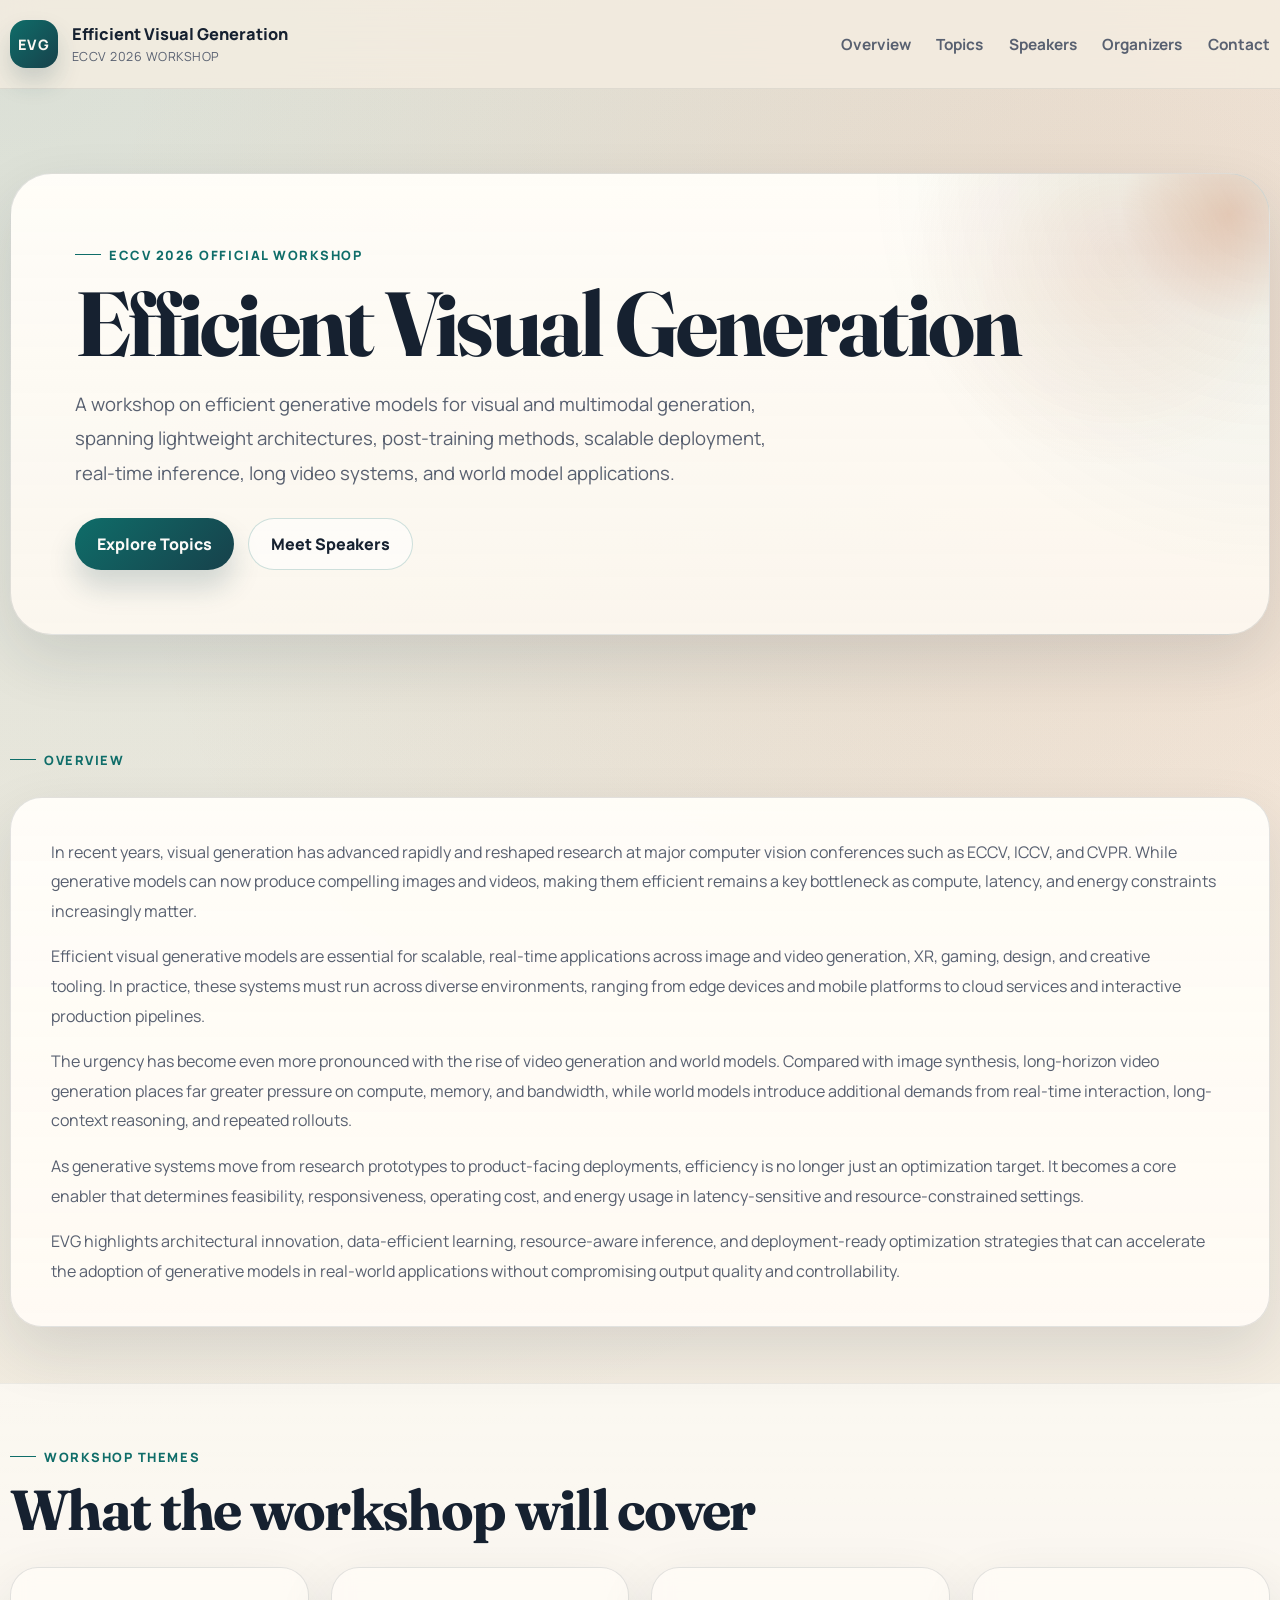
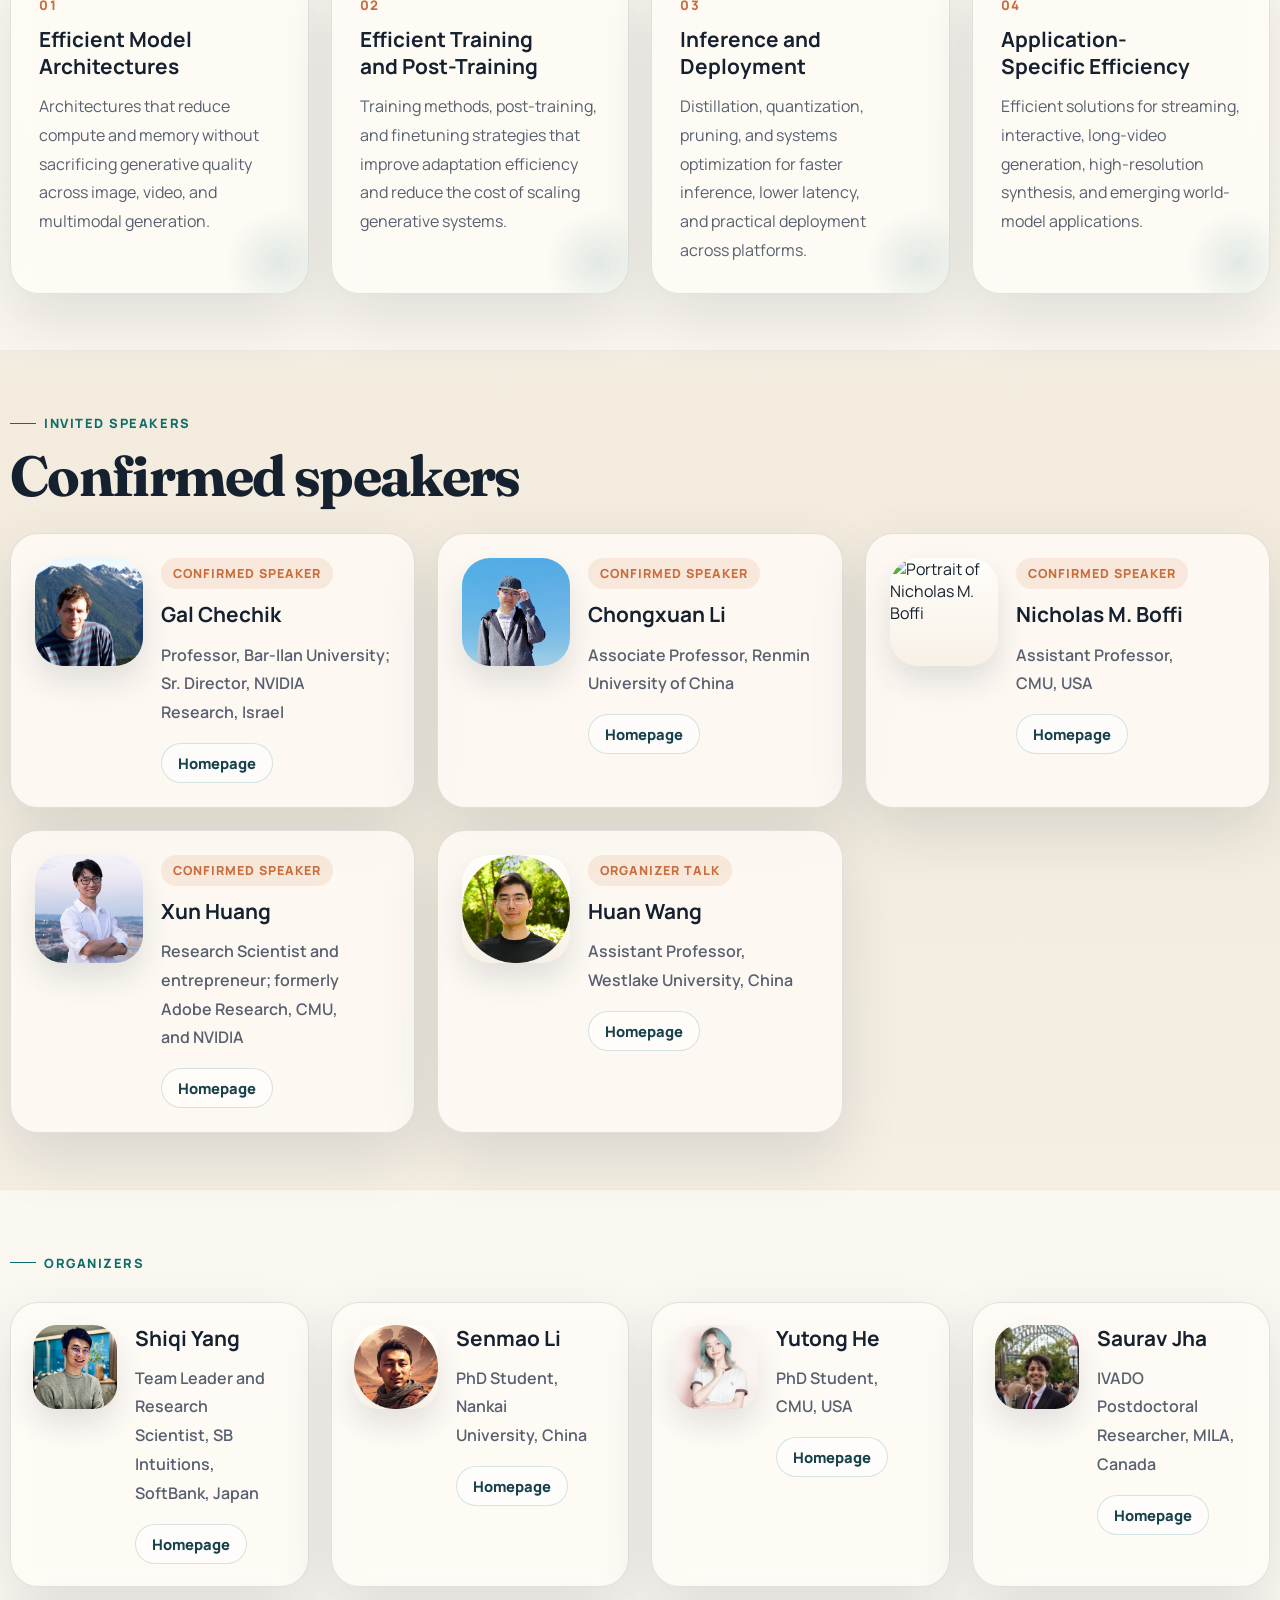
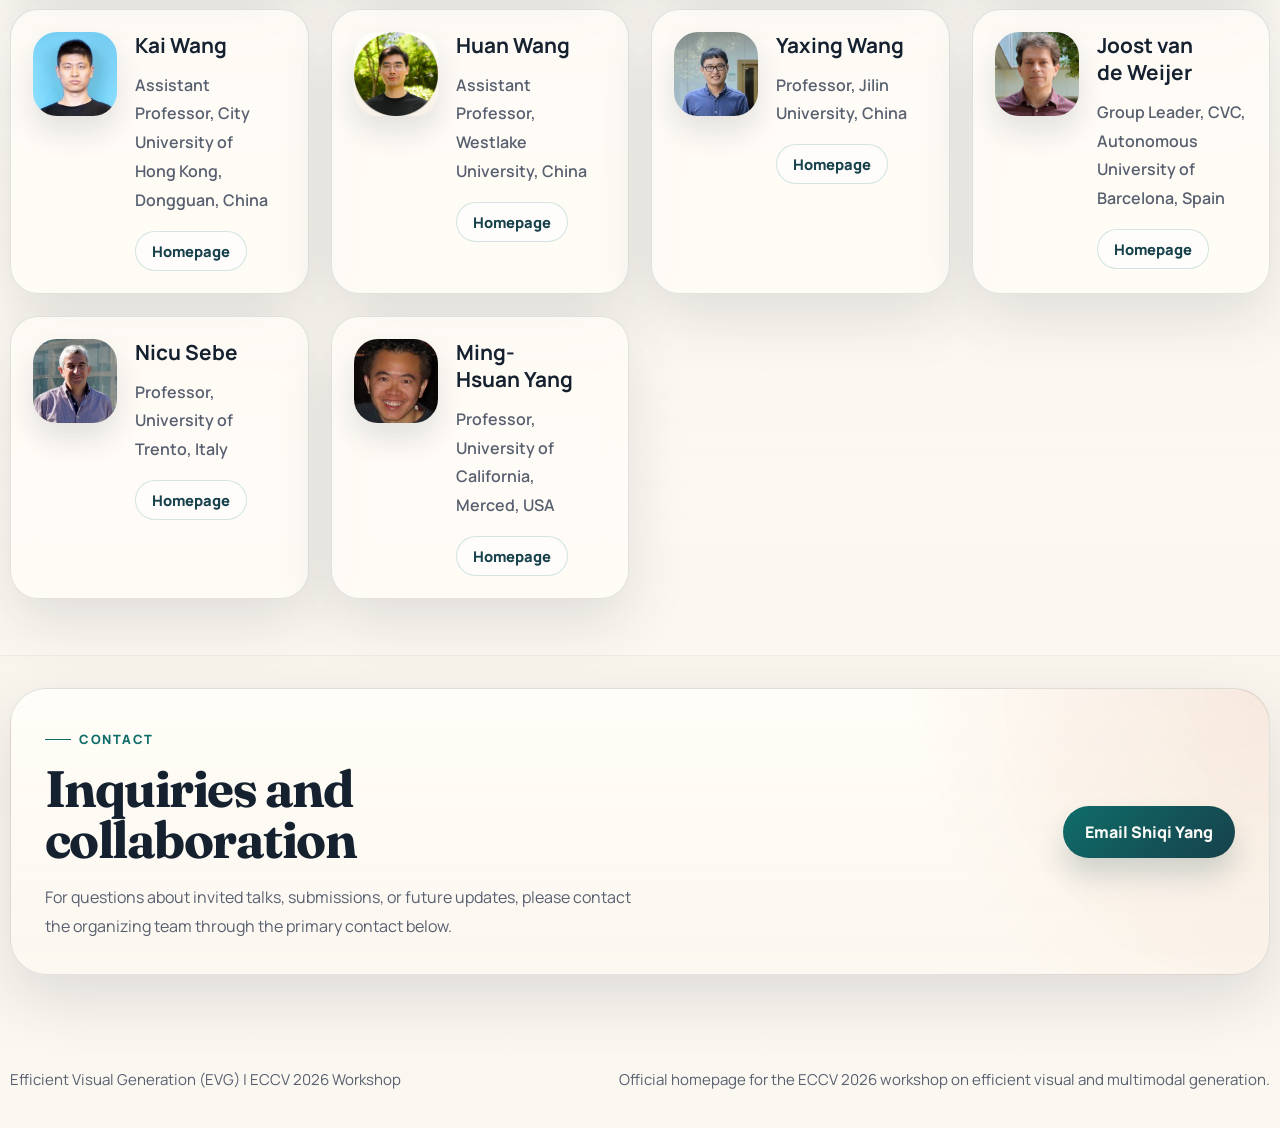
==== index.html @ 527027b4 "update" ====
<!DOCTYPE html>
<html lang="en">

<head>
    <meta charset="utf-8">
    <meta name="viewport" content="width=device-width, initial-scale=1">
    <title>Efficient Visual Generation | ECCV 2026 Workshop</title>
    <meta name="description"
        content="Efficient Visual Generation (EVG): the ECCV 2026 workshop on efficient generative models for visual and multimodal generation.">
    <meta name="keywords"
        content="ECCV 2026, Efficient Visual Generation, EVG, Generative Models, Multimodal Generation, Video Generation, World Models">

    <meta property="og:type" content="website">
    <meta property="og:title" content="Efficient Visual Generation | ECCV 2026 Workshop">
    <meta property="og:description"
        content="The ECCV 2026 workshop on efficient generative models for visual and multimodal generation.">
    <meta property="og:url" content="https://avgen123.github.io/">

    <meta name="twitter:card" content="summary_large_image">
    <meta name="twitter:title" content="Efficient Visual Generation | ECCV 2026 Workshop">
    <meta name="twitter:description"
        content="The ECCV 2026 workshop on efficient generative models for visual and multimodal generation.">

    <link rel="preconnect" href="https://fonts.googleapis.com">
    <link rel="preconnect" href="https://fonts.gstatic.com" crossorigin>
    <link
        href="https://fonts.googleapis.com/css2?family=Fraunces:opsz,wght@9..144,600;9..144,700&family=Manrope:wght@400;500;600;700;800&display=swap"
        rel="stylesheet">

    <link rel="icon" href="assets/favicon.svg" type="image/svg+xml">
    <link rel="apple-touch-icon" href="assets/favicon.svg">
    <link rel="stylesheet" href="assets/css/style.css">
</head>

<body>
    <header class="site-header">
        <div class="wrapper site-header-inner">
            <a class="brand" href="#top" aria-label="Efficient Visual Generation home">
                <span class="brand-mark">EVG</span>
                <span class="brand-copy">
                    <strong>Efficient Visual Generation</strong>
                    <small>ECCV 2026 Workshop</small>
                </span>
            </a>

            <nav class="site-nav" aria-label="Primary">
                <a href="#overview">Overview</a>
                <a href="#topics">Topics</a>
                <a href="#speakers">Speakers</a>
                <a href="#organizers">Organizers</a>
                <a href="#contact">Contact</a>
            </nav>
        </div>
    </header>

    <main id="top">
        <section class="hero">
            <div class="wrapper hero-grid hero-grid-single">
                <div class="hero-copy">
                    <p class="eyebrow">ECCV 2026 Official Workshop</p>
                    <h1>Efficient Visual Generation</h1>
                    <p class="hero-lede">
                        <span class="hero-lede-line">A workshop on efficient generative models for visual and multimodal
                            generation,</span>
                        <span class="hero-lede-line">spanning lightweight architectures, post-training methods, scalable
                            deployment,</span>
                        <span class="hero-lede-line">real-time inference, long video systems, and world model
                            applications.</span>
                    </p>

                    <div class="hero-actions">
                        <a class="button button-primary" href="#topics">Explore Topics</a>
                        <a class="button button-secondary" href="#speakers">Meet Speakers</a>
                    </div>


                </div>
            </div>
        </section>

        <section class="section" id="overview">
            <div class="wrapper">
                <div class="section-intro">
                    <p class="eyebrow">Overview</p>

                </div>

                <div class="overview-grid overview-grid-single">
                    <article class="panel">
                        <p>
                            In recent years, visual generation has advanced rapidly and reshaped research at major
                            computer vision conferences such as ECCV, ICCV, and CVPR. While generative models can now
                            produce compelling images and videos, making them efficient remains a key bottleneck as
                            compute, latency, and energy constraints increasingly matter.
                        </p>
                        <p>
                            Efficient visual generative models are essential for scalable, real-time applications
                            across image and video generation, XR, gaming, design, and creative tooling. In practice,
                            these systems must run across diverse environments, ranging from edge devices and mobile
                            platforms to cloud services and interactive production pipelines.
                        </p>
                        <p>
                            The urgency has become even more pronounced with the rise of video generation and world
                            models. Compared with image synthesis, long-horizon video generation places far greater
                            pressure on compute, memory, and bandwidth, while world models introduce additional demands
                            from real-time interaction, long-context reasoning, and repeated rollouts.
                        </p>
                        <p>
                            As generative systems move from research prototypes to product-facing deployments,
                            efficiency is no longer just an optimization target. It becomes a core enabler that
                            determines feasibility, responsiveness, operating cost, and energy usage in
                            latency-sensitive
                            and resource-constrained settings.
                        </p>
                        <p>
                            EVG highlights architectural innovation, data-efficient learning, resource-aware inference,
                            and deployment-ready optimization strategies that can accelerate the adoption of generative
                            models in real-world applications without compromising output quality and controllability.
                        </p>
                    </article>
                </div>
            </div>
        </section>

        <section class="section section-muted" id="topics">
            <div class="wrapper">
                <div class="section-intro">
                    <p class="eyebrow">Workshop Themes</p>
                    <h2>What the workshop will cover</h2>

                </div>

                <div class="topics-grid">
                    <article class="topic-card">
                        <p class="topic-number">01</p>
                        <h3>Efficient Model Architectures</h3>
                        <p>
                            Architectures that reduce compute and memory without sacrificing generative quality across
                            image, video, and multimodal generation.
                        </p>
                    </article>

                    <article class="topic-card">
                        <p class="topic-number">02</p>
                        <h3>Efficient Training and Post-Training</h3>
                        <p>
                            Training methods, post-training, and finetuning strategies that improve adaptation
                            efficiency
                            and reduce the cost of scaling generative systems.
                        </p>
                    </article>

                    <article class="topic-card">
                        <p class="topic-number">03</p>
                        <h3>Inference and Deployment</h3>
                        <p>
                            Distillation, quantization, pruning, and systems optimization for faster inference, lower
                            latency, and practical deployment across platforms.
                        </p>
                    </article>

                    <article class="topic-card">
                        <p class="topic-number">04</p>
                        <h3>Application-Specific Efficiency</h3>
                        <p>
                            Efficient solutions for streaming, interactive, long-video generation, high-resolution
                            synthesis, and emerging world-model applications.
                        </p>
                    </article>
                </div>
            </div>
        </section>

        <section class="section" id="speakers">
            <div class="wrapper">
                <div class="section-intro">
                    <p class="eyebrow">Invited Speakers</p>
                    <h2>Confirmed speakers</h2>

                </div>

                <div class="people-grid speaker-grid">
                    <article class="person-card">
                        <a class="person-media" href="https://chechiklab.biu.ac.il/~gal/" target="_blank"
                            rel="noreferrer" aria-label="Gal Chechik homepage">
                            <img class="person-photo" src="assets/people/gal.jpg" alt="Portrait of Gal Chechik"
                                loading="lazy">
                        </a>
                        <div class="person-copy">
                            <span class="person-status">Confirmed Speaker</span>
                            <h3><a class="person-name-link" href="https://chechiklab.biu.ac.il/~gal/" target="_blank"
                                    rel="noreferrer">Gal Chechik</a></h3>
                            <p class="person-role">Professor, Bar-Ilan University; Sr. Director, NVIDIA Research, Israel
                            </p>
                            <div class="person-actions">
                                <a class="person-link" href="https://chechiklab.biu.ac.il/~gal/" target="_blank"
                                    rel="noreferrer">Homepage</a>
                            </div>
                        </div>
                    </article>

                    <article class="person-card">
                        <a class="person-media" href="https://zhenxuan00.github.io/" target="_blank" rel="noreferrer"
                            aria-label="Chongxuan Li homepage">
                            <img class="person-photo" src="assets/people/chongxuan.png" alt="Portrait of Chongxuan Li"
                                loading="lazy">
                        </a>
                        <div class="person-copy">
                            <span class="person-status">Confirmed Speaker</span>
                            <h3><a class="person-name-link" href="https://zhenxuan00.github.io/" target="_blank"
                                    rel="noreferrer">Chongxuan Li</a></h3>
                            <p class="person-role">Associate Professor, Renmin University of China</p>
                            <div class="person-actions">
                                <a class="person-link" href="https://zhenxuan00.github.io/" target="_blank"
                                    rel="noreferrer">Homepage</a>
                            </div>
                        </div>
                    </article>

                    <article class="person-card">
                        <a class="person-media" href="https://nmboffi.github.io/" target="_blank" rel="noreferrer"
                            aria-label="Nicholas M. Boffi homepage">
                            <img class="person-photo" src="assets/people/nicholas.png"
                                alt="Portrait of Nicholas M. Boffi" loading="lazy">
                        </a>
                        <div class="person-copy">
                            <span class="person-status">Confirmed Speaker</span>
                            <h3><a class="person-name-link" href="https://nmboffi.github.io/" target="_blank"
                                    rel="noreferrer">Nicholas M. Boffi</a></h3>
                            <p class="person-role">Assistant Professor, CMU, USA</p>
                            <div class="person-actions">
                                <a class="person-link" href="https://nmboffi.github.io/" target="_blank"
                                    rel="noreferrer">Homepage</a>
                            </div>
                        </div>
                    </article>

                    <article class="person-card">
                        <a class="person-media" href="https://www.xunhuang.me/" target="_blank" rel="noreferrer"
                            aria-label="Xun Huang homepage">
                            <img class="person-photo" src="assets/people/xun.jpg" alt="Portrait of Xun Huang"
                                loading="lazy">
                        </a>
                        <div class="person-copy">
                            <span class="person-status">Confirmed Speaker</span>
                            <h3><a class="person-name-link" href="https://www.xunhuang.me/" target="_blank"
                                    rel="noreferrer">Xun Huang</a></h3>
                            <p class="person-role">Research Scientist and entrepreneur; formerly Adobe Research, CMU,
                                and NVIDIA</p>
                            <div class="person-actions">
                                <a class="person-link" href="https://www.xunhuang.me/" target="_blank"
                                    rel="noreferrer">Homepage</a>
                            </div>
                        </div>
                    </article>

                    <article class="person-card">
                        <a class="person-media" href="https://huanwang.tech/" target="_blank" rel="noreferrer"
                            aria-label="Huan Wang homepage">
                            <img class="person-photo" src="assets/people/huan.png" alt="Portrait of Huan Wang"
                                loading="lazy">
                        </a>
                        <div class="person-copy">
                            <span class="person-status">Organizer Talk</span>
                            <h3><a class="person-name-link" href="https://huanwang.tech/" target="_blank"
                                    rel="noreferrer">Huan Wang</a></h3>
                            <p class="person-role">Assistant Professor, Westlake University, China</p>
                            <div class="person-actions">
                                <a class="person-link" href="https://huanwang.tech/" target="_blank"
                                    rel="noreferrer">Homepage</a>
                            </div>
                        </div>
                    </article>
                </div>
            </div>
        </section>

        <section class="section section-muted" id="organizers">
            <div class="wrapper">
                <div class="section-intro">
                    <p class="eyebrow">Organizers</p>

                </div>

                <div class="people-grid organizers-grid">
                    <article class="person-card person-card-compact">
                        <a class="person-media" href="https://albert0147.github.io/" target="_blank" rel="noreferrer"
                            aria-label="Shiqi Yang homepage">
                            <img class="person-photo" src="assets/people/shiqi.jpg" alt="Portrait of Shiqi Yang"
                                loading="lazy">
                        </a>
                        <div class="person-copy">
                            <h3><a class="person-name-link" href="https://albert0147.github.io/" target="_blank"
                                    rel="noreferrer">Shiqi Yang</a></h3>
                            <p class="person-role">Team Leader and Research Scientist, SB Intuitions, SoftBank, Japan
                            </p>
                            <div class="person-actions">
                                <a class="person-link" href="https://albert0147.github.io/" target="_blank"
                                    rel="noreferrer">Homepage</a>
                            </div>
                        </div>
                    </article>

                    <article class="person-card person-card-compact">
                        <a class="person-media" href="https://sen-mao.github.io/" target="_blank" rel="noreferrer"
                            aria-label="Senmao Li homepage">
                            <img class="person-photo" src="assets/people/senmao.png" alt="Portrait of Senmao Li"
                                loading="lazy">
                        </a>
                        <div class="person-copy">
                            <h3><a class="person-name-link" href="https://sen-mao.github.io/" target="_blank"
                                    rel="noreferrer">Senmao Li</a></h3>
                            <p class="person-role">PhD Student, Nankai University, China</p>
                            <div class="person-actions">
                                <a class="person-link" href="https://sen-mao.github.io/" target="_blank"
                                    rel="noreferrer">Homepage</a>
                            </div>
                        </div>
                    </article>

                    <article class="person-card person-card-compact">
                        <a class="person-media" href="https://kellyyutonghe.github.io/" target="_blank" rel="noreferrer"
                            aria-label="Yutong He homepage">
                            <img class="person-photo" src="assets/people/yutong.jpg" alt="Portrait of Yutong He"
                                loading="lazy">
                        </a>
                        <div class="person-copy">
                            <h3><a class="person-name-link" href="https://kellyyutonghe.github.io/" target="_blank"
                                    rel="noreferrer">Yutong He</a></h3>
                            <p class="person-role">PhD Student, CMU, USA</p>
                            <div class="person-actions">
                                <a class="person-link" href="https://kellyyutonghe.github.io/" target="_blank"
                                    rel="noreferrer">Homepage</a>
                            </div>
                        </div>
                    </article>

                    <article class="person-card person-card-compact">
                        <a class="person-media" href="https://sauravjha.com.np/" target="_blank" rel="noreferrer"
                            aria-label="Saurav Jha homepage">
                            <img class="person-photo" src="assets/people/saurav.jpg" alt="Portrait of Saurav Jha"
                                loading="lazy">
                        </a>
                        <div class="person-copy">
                            <h3><a class="person-name-link" href="https://sauravjha.com.np/" target="_blank"
                                    rel="noreferrer">Saurav Jha</a></h3>
                            <p class="person-role">IVADO Postdoctoral Researcher, MILA, Canada</p>
                            <div class="person-actions">
                                <a class="person-link" href="https://sauravjha.com.np/" target="_blank"
                                    rel="noreferrer">Homepage</a>
                            </div>
                        </div>
                    </article>

                    <article class="person-card person-card-compact">
                        <a class="person-media" href="https://wangkai930418.github.io/" target="_blank" rel="noreferrer"
                            aria-label="Kai Wang homepage">
                            <img class="person-photo" src="assets/people/kai.jpg" alt="Portrait of Kai Wang"
                                loading="lazy">
                        </a>
                        <div class="person-copy">
                            <h3><a class="person-name-link" href="https://wangkai930418.github.io/" target="_blank"
                                    rel="noreferrer">Kai Wang</a></h3>
                            <p class="person-role">Assistant Professor, City University of Hong Kong, Dongguan, China
                            </p>
                            <div class="person-actions">
                                <a class="person-link" href="https://wangkai930418.github.io/" target="_blank"
                                    rel="noreferrer">Homepage</a>
                            </div>
                        </div>
                    </article>

                    <article class="person-card person-card-compact">
                        <a class="person-media" href="https://huanwang.tech/" target="_blank" rel="noreferrer"
                            aria-label="Huan Wang homepage">
                            <img class="person-photo" src="assets/people/huan.png" alt="Portrait of Huan Wang"
                                loading="lazy">
                        </a>
                        <div class="person-copy">
                            <h3><a class="person-name-link" href="https://huanwang.tech/" target="_blank"
                                    rel="noreferrer">Huan Wang</a></h3>
                            <p class="person-role">Assistant Professor, Westlake University, China</p>
                            <div class="person-actions">
                                <a class="person-link" href="https://huanwang.tech/" target="_blank"
                                    rel="noreferrer">Homepage</a>
                            </div>
                        </div>
                    </article>

                    <article class="person-card person-card-compact">
                        <a class="person-media" href="https://yaxingwang.github.io/" target="_blank" rel="noreferrer"
                            aria-label="Yaxing Wang homepage">
                            <img class="person-photo" src="assets/people/yaxing.jpg" alt="Portrait of Yaxing Wang"
                                loading="lazy">
                        </a>
                        <div class="person-copy">
                            <h3><a class="person-name-link" href="https://yaxingwang.github.io/" target="_blank"
                                    rel="noreferrer">Yaxing Wang</a></h3>
                            <p class="person-role">Professor, Jilin University, China</p>
                            <div class="person-actions">
                                <a class="person-link" href="https://yaxingwang.github.io/" target="_blank"
                                    rel="noreferrer">Homepage</a>
                            </div>
                        </div>
                    </article>

                    <article class="person-card person-card-compact">
                        <a class="person-media" href="http://lamp.cvc.uab.es/" target="_blank" rel="noreferrer"
                            aria-label="Joost van de Weijer homepage">
                            <img class="person-photo" src="assets/people/joost.png"
                                alt="Portrait of Joost van de Weijer" loading="lazy">
                        </a>
                        <div class="person-copy">
                            <h3><a class="person-name-link" href="http://lamp.cvc.uab.es/" target="_blank"
                                    rel="noreferrer">Joost van de Weijer</a></h3>
                            <p class="person-role">Group Leader, CVC, Autonomous University of Barcelona, Spain</p>
                            <div class="person-actions">
                                <a class="person-link" href="http://lamp.cvc.uab.es/" target="_blank"
                                    rel="noreferrer">Homepage</a>
                            </div>
                        </div>
                    </article>

                    <article class="person-card person-card-compact">
                        <a class="person-media" href="https://disi.unitn.it/~sebe/" target="_blank" rel="noreferrer"
                            aria-label="Nicu Sebe homepage">
                            <img class="person-photo" src="assets/people/nicu.png" alt="Portrait of Nicu Sebe"
                                loading="lazy">
                        </a>
                        <div class="person-copy">
                            <h3><a class="person-name-link" href="https://disi.unitn.it/~sebe/" target="_blank"
                                    rel="noreferrer">Nicu Sebe</a></h3>
                            <p class="person-role">Professor, University of Trento, Italy</p>
                            <div class="person-actions">
                                <a class="person-link" href="https://disi.unitn.it/~sebe/" target="_blank"
                                    rel="noreferrer">Homepage</a>
                            </div>
                        </div>
                    </article>

                    <article class="person-card person-card-compact">
                        <a class="person-media" href="https://faculty.ucmerced.edu/mhyang/" target="_blank"
                            rel="noreferrer" aria-label="Ming-Hsuan Yang homepage">
                            <img class="person-photo" src="assets/people/minghsuan.jpg"
                                alt="Portrait of Ming-Hsuan Yang" loading="lazy">
                        </a>
                        <div class="person-copy">
                            <h3><a class="person-name-link" href="https://faculty.ucmerced.edu/mhyang/" target="_blank"
                                    rel="noreferrer">Ming-Hsuan Yang</a></h3>
                            <p class="person-role">Professor, University of California, Merced, USA</p>
                            <div class="person-actions">
                                <a class="person-link" href="https://faculty.ucmerced.edu/mhyang/" target="_blank"
                                    rel="noreferrer">Homepage</a>
                            </div>
                        </div>
                    </article>
                </div>
            </div>
        </section>

        <section class="section section-compact" id="contact">
            <div class="wrapper">
                <div class="contact-card">
                    <div class="contact-copy">
                        <p class="eyebrow">Contact</p>
                        <h2>Inquiries and collaboration</h2>
                        <p>
                            For questions about invited talks, submissions, or future updates, please contact the
                            organizing team through the primary contact below.
                        </p>
                    </div>
                    <a class="button button-primary" href="mailto:shiqi.yang147.jp@gmail.com">Email Shiqi Yang</a>
                </div>
            </div>
        </section>
    </main>

    <footer class="site-footer">
        <div class="wrapper footer-inner">
            <p>Efficient Visual Generation (EVG) | ECCV 2026 Workshop</p>
            <p>Official homepage for the ECCV 2026 workshop on efficient visual and multimodal generation.</p>
        </div>
    </footer>
</body>

</html>
---- assets/css/style.css ----
:root {
  --bg: #f4ede1;
  --bg-strong: #fff9f0;
  --surface: rgba(255, 252, 247, 0.8);
  --surface-strong: #fffdf8;
  --ink: #162130;
  --muted: #586070;
  --line: rgba(22, 33, 48, 0.12);
  --teal: #0f6d69;
  --teal-deep: #17414b;
  --warm: #c96d3c;
  --warm-soft: rgba(201, 109, 60, 0.12);
  --shadow: 0 24px 60px rgba(23, 45, 58, 0.12);
  --radius-lg: 28px;
  --radius-md: 20px;
  --radius-sm: 14px;
  --wrapper: min(1460px, calc(100vw - 20px));
}

* {
  box-sizing: border-box;
}

html {
  scroll-behavior: smooth;
}

body {
  margin: 0;
  color: var(--ink);
  font-family: "Manrope", sans-serif;
  background:
    radial-gradient(circle at top left, rgba(15, 109, 105, 0.12), transparent 34%),
    radial-gradient(circle at 85% 8%, rgba(201, 109, 60, 0.14), transparent 24%),
    linear-gradient(180deg, #f6efe5 0%, #f2ebde 52%, #fbf7f1 100%);
}

img {
  max-width: 100%;
  display: block;
}

a {
  color: inherit;
  text-decoration: none;
}

p,
h1,
h2,
h3 {
  margin: 0;
}

ul {
  margin: 0;
  padding: 0;
  list-style: none;
}

.wrapper {
  width: var(--wrapper);
  margin: 0 auto;
}

.site-header {
  position: sticky;
  top: 0;
  z-index: 20;
  backdrop-filter: blur(18px);
  background: rgba(244, 237, 225, 0.82);
  border-bottom: 1px solid rgba(22, 33, 48, 0.08);
}

.site-header-inner {
  display: flex;
  align-items: center;
  justify-content: space-between;
  gap: 28px;
  min-height: 88px;
}

.brand {
  display: inline-flex;
  align-items: center;
  gap: 14px;
  min-width: 0;
}

.brand-mark {
  display: inline-grid;
  place-items: center;
  width: 48px;
  height: 48px;
  border-radius: 16px;
  background: linear-gradient(135deg, var(--teal) 0%, var(--teal-deep) 100%);
  color: #fbf8f2;
  font-weight: 800;
  letter-spacing: 0.08em;
  font-size: 0.9rem;
  box-shadow: 0 14px 24px rgba(23, 65, 75, 0.18);
}

.brand-copy {
  display: flex;
  flex-direction: column;
  gap: 3px;
}

.brand-copy strong {
  font-size: 1.02rem;
  font-weight: 800;
  white-space: nowrap;
}

.brand-copy small {
  color: var(--muted);
  font-size: 0.78rem;
  letter-spacing: 0.04em;
  text-transform: uppercase;
}

.site-nav {
  display: flex;
  align-items: center;
  gap: clamp(16px, 2vw, 34px);
  flex-wrap: wrap;
  justify-content: flex-end;
}

.site-nav a {
  position: relative;
  color: var(--muted);
  font-weight: 700;
  font-size: 0.96rem;
}

.site-nav a::after {
  content: "";
  position: absolute;
  left: 0;
  bottom: -6px;
  width: 100%;
  height: 2px;
  border-radius: 999px;
  background: var(--teal);
  transform: scaleX(0);
  transform-origin: left center;
  transition: transform 180ms ease;
}

.site-nav a:hover,
.site-nav a:focus-visible {
  color: var(--ink);
}

.site-nav a:hover::after,
.site-nav a:focus-visible::after {
  transform: scaleX(1);
}

.hero {
  padding: 84px 0 52px;
}

.hero-grid {
  display: grid;
  grid-template-columns: minmax(0, 1.35fr) minmax(300px, 0.9fr);
  gap: 32px;
  align-items: stretch;
}

.hero-grid-single {
  grid-template-columns: 1fr;
}

.hero-copy,
.panel,
.topic-card,
.person-card,
.contact-card {
  border: 1px solid var(--line);
  box-shadow: var(--shadow);
}

.hero-copy {
  position: relative;
  overflow: hidden;
  padding: clamp(36px, 5vw, 64px);
  border-radius: 42px;
  background:
    radial-gradient(circle at top right, rgba(15, 109, 105, 0.08), transparent 30%),
    radial-gradient(circle at 88% 18%, rgba(201, 109, 60, 0.14), transparent 18%),
    linear-gradient(180deg, rgba(255, 253, 248, 0.98), rgba(253, 248, 240, 0.9));
}

.hero-copy::before {
  content: "";
  position: absolute;
  right: -70px;
  top: -70px;
  width: 220px;
  height: 220px;
  border-radius: 999px;
  background: radial-gradient(circle, rgba(201, 109, 60, 0.28), transparent 70%);
  pointer-events: none;
}

.eyebrow,
.panel-label {
  display: inline-flex;
  align-items: center;
  gap: 8px;
  font-size: 0.8rem;
  font-weight: 800;
  letter-spacing: 0.12em;
  text-transform: uppercase;
  color: var(--teal);
}

.eyebrow::before,
.panel-label::before {
  content: "";
  width: 26px;
  height: 1px;
  background: currentColor;
}

.hero h1,
.section-intro h2,
.contact-copy h2 {
  font-family: "Fraunces", serif;
  font-optical-sizing: auto;
  line-height: 0.98;
  letter-spacing: -0.03em;
}

.hero h1 {
  max-width: none;
  margin-top: 18px;
  font-size: clamp(3.7rem, 7.1vw, 6.3rem);
  line-height: 0.92;
  white-space: nowrap;
}

.hero-lede {
  max-width: 68ch;
  margin-top: 22px;
  color: var(--muted);
  font-size: 1.16rem;
  line-height: 1.85;
}

.hero-lede-line {
  display: block;
}

.hero-actions {
  display: flex;
  flex-wrap: wrap;
  gap: 14px;
  margin-top: 28px;
}

.button {
  display: inline-flex;
  align-items: center;
  justify-content: center;
  min-height: 52px;
  padding: 0 22px;
  border-radius: 999px;
  font-weight: 800;
  transition: transform 180ms ease, box-shadow 180ms ease, background 180ms ease, color 180ms ease;
}

.button:hover,
.button:focus-visible {
  transform: translateY(-2px);
}

.button-primary {
  background: linear-gradient(135deg, var(--teal) 0%, var(--teal-deep) 100%);
  color: #fbfaf7;
  box-shadow: 0 18px 28px rgba(23, 65, 75, 0.18);
}

.button-secondary {
  border: 1px solid rgba(15, 109, 105, 0.2);
  background: rgba(255, 255, 255, 0.55);
  color: var(--ink);
}

.hero-tags {
  display: flex;
  flex-wrap: wrap;
  gap: 12px;
  margin-top: 30px;
}

.hero-tags li,
.key-points span {
  padding: 12px 16px;
  border-radius: 999px;
  border: 1px solid rgba(15, 109, 105, 0.18);
  background: rgba(255, 255, 255, 0.7);
  color: var(--teal-deep);
  font-weight: 700;
  font-size: 0.92rem;
  box-shadow: 0 10px 18px rgba(23, 45, 58, 0.05);
}

.section {
  padding: 56px 0;
}

.section-muted {
  background:
    linear-gradient(180deg, rgba(255, 255, 255, 0.28), rgba(255, 255, 255, 0.14)),
    rgba(253, 248, 241, 0.74);
  border-top: 1px solid rgba(22, 33, 48, 0.06);
  border-bottom: 1px solid rgba(22, 33, 48, 0.06);
}

.section-compact {
  padding-top: 32px;
  padding-bottom: 72px;
}

.section-intro {
  max-width: 980px;
}

.section-intro h2 {
  margin-top: 16px;
  max-width: none;
  font-size: clamp(2.45rem, 4.4vw, 4.6rem);
  text-wrap: nowrap;
}

.contact-copy h2 {
  margin-top: 16px;
  max-width: 16ch;
  font-size: clamp(2.2rem, 4vw, 3.5rem);
  text-wrap: balance;
}

#overview .section-intro h2 {
  max-width: none;
  font-size: clamp(2.3rem, 3.8vw, 4.1rem);
  line-height: 1.02;
}

#overview .section-intro {
  max-width: 1120px;
}

.section-copy {
  margin-top: 18px;
  max-width: 76ch;
  color: var(--muted);
  line-height: 1.8;
  text-wrap: pretty;
}

.overview-grid {
  display: grid;
  grid-template-columns: minmax(0, 1.25fr) minmax(280px, 0.75fr);
  gap: 24px;
  margin-top: 28px;
}

.overview-grid-single {
  grid-template-columns: 1fr;
}

.panel {
  padding: clamp(28px, 3.2vw, 40px);
  border-radius: 32px;
  background:
    linear-gradient(180deg, rgba(255, 253, 248, 0.9), rgba(255, 250, 244, 0.82)),
    var(--surface);
  backdrop-filter: blur(10px);
}

.panel p {
  color: var(--muted);
  line-height: 1.85;
  text-wrap: pretty;
}

.panel p + p {
  margin-top: 16px;
}

.panel-accent {
  background:
    linear-gradient(180deg, rgba(201, 109, 60, 0.08), rgba(255, 255, 255, 0.78)),
    var(--surface-strong);
}

.key-points {
  display: flex;
  flex-wrap: wrap;
  gap: 12px;
  margin-top: 22px;
}

.topics-grid,
.people-grid {
  display: grid;
  gap: 22px;
  margin-top: 30px;
}

.topics-grid {
  grid-template-columns: repeat(4, minmax(0, 1fr));
}

.people-grid {
  grid-template-columns: repeat(3, minmax(0, 1fr));
}

.organizers-grid {
  grid-template-columns: repeat(4, minmax(0, 1fr));
}

.topic-card,
.person-card {
  border-radius: var(--radius-lg);
  background: var(--surface);
  backdrop-filter: blur(10px);
}

.topic-card {
  position: relative;
  overflow: hidden;
  padding: 28px;
}

.topic-card::before {
  content: "";
  position: absolute;
  inset: auto -24px -24px auto;
  width: 110px;
  height: 110px;
  border-radius: 999px;
  background: radial-gradient(circle, rgba(15, 109, 105, 0.12), transparent 68%);
}

.topic-number {
  color: var(--warm);
  font-weight: 800;
  letter-spacing: 0.12em;
  font-size: 0.82rem;
}

.topic-card h3 {
  margin-top: 12px;
  font-size: 1.3rem;
  line-height: 1.3;
  text-wrap: balance;
}

.person-copy h3 {
  font-size: 1.3rem;
  line-height: 1.3;
  text-wrap: balance;
}

.topic-card p:last-child,
.person-role,
.person-note {
  margin-top: 12px;
  color: var(--muted);
  line-height: 1.8;
  text-wrap: pretty;
}

.person-card {
  display: grid;
  grid-template-columns: 108px minmax(0, 1fr);
  gap: 18px;
  align-items: flex-start;
  padding: 24px;
  min-height: 100%;
  transition: transform 180ms ease, box-shadow 180ms ease, border-color 180ms ease;
}

.person-card-compact {
  grid-template-columns: 84px minmax(0, 1fr);
  padding: 22px;
}

.person-card:hover,
.person-card:focus-within {
  transform: translateY(-3px);
  border-color: rgba(15, 109, 105, 0.2);
  box-shadow: 0 28px 60px rgba(23, 45, 58, 0.16);
}

.person-media {
  position: relative;
  display: block;
  width: 108px;
  aspect-ratio: 1 / 1;
  border-radius: 28px;
  overflow: hidden;
  background:
    linear-gradient(180deg, rgba(255, 254, 250, 0.92), rgba(247, 239, 229, 0.9)),
    var(--surface-strong);
  box-shadow: 0 16px 30px rgba(23, 45, 58, 0.12);
}

.person-card-compact .person-media {
  width: 84px;
  border-radius: 24px;
}

.person-photo {
  width: 100%;
  height: 100%;
  object-fit: cover;
  object-position: center 28%;
  transition: transform 220ms ease;
}

.person-card:hover .person-photo,
.person-card:focus-within .person-photo {
  transform: scale(1.04);
}

.person-copy {
  min-width: 0;
}

.person-copy h3 {
  margin-top: 0;
}

.person-status + h3 {
  margin-top: 12px;
}

.person-status {
  display: inline-flex;
  align-items: center;
  padding: 7px 12px;
  border-radius: 999px;
  background: var(--warm-soft);
  color: var(--warm);
  font-size: 0.78rem;
  font-weight: 800;
  letter-spacing: 0.08em;
  text-transform: uppercase;
}

.person-name-link {
  color: inherit;
}

.person-name-link:hover,
.person-name-link:focus-visible {
  color: var(--teal-deep);
}

.person-role {
  font-weight: 600;
}

.person-note {
  font-size: 0.95rem;
}

.person-actions {
  display: flex;
  flex-wrap: wrap;
  gap: 10px;
  margin-top: 16px;
}

.person-link {
  display: inline-flex;
  align-items: center;
  justify-content: center;
  min-height: 40px;
  padding: 0 16px;
  border-radius: 999px;
  border: 1px solid rgba(15, 109, 105, 0.18);
  background: rgba(255, 255, 255, 0.62);
  color: var(--teal-deep);
  font-size: 0.92rem;
  font-weight: 800;
}

.person-link:hover,
.person-link:focus-visible {
  background: rgba(15, 109, 105, 0.08);
}

.contact-card {
  display: flex;
  align-items: center;
  justify-content: space-between;
  gap: 28px;
  padding: 34px;
  border-radius: 36px;
  background:
    radial-gradient(circle at top right, rgba(201, 109, 60, 0.14), transparent 28%),
    linear-gradient(180deg, rgba(255, 253, 248, 0.95), rgba(252, 247, 240, 0.92));
}

.contact-copy p:last-child {
  margin-top: 18px;
  max-width: 60ch;
  color: var(--muted);
  line-height: 1.8;
}

.site-footer {
  padding: 22px 0 38px;
}

.footer-inner {
  display: flex;
  flex-wrap: wrap;
  justify-content: space-between;
  gap: 12px 24px;
  color: var(--muted);
  font-size: 0.94rem;
}

@media (max-width: 1080px) {
  .hero-grid,
  .overview-grid,
  .contact-card {
    grid-template-columns: 1fr;
  }

  .topics-grid {
    grid-template-columns: repeat(2, minmax(0, 1fr));
  }

  .contact-card {
    display: grid;
  }

  .people-grid {
    grid-template-columns: repeat(2, minmax(0, 1fr));
  }

  .organizers-grid {
    grid-template-columns: repeat(3, minmax(0, 1fr));
  }
}

@media (max-width: 800px) {
  .site-header-inner {
    align-items: flex-start;
    flex-direction: column;
    padding: 18px 0;
  }

  .site-nav {
    gap: 16px;
  }

  .hero {
    padding-top: 42px;
  }

  .hero h1 {
    white-space: normal;
  }

  .hero-lede {
    max-width: 100%;
  }

  .hero-lede-line {
    display: inline;
  }

  .section-intro h2 {
    text-wrap: balance;
  }

  .topics-grid,
  .people-grid,
  .organizers-grid {
    grid-template-columns: 1fr;
  }
}

@media (max-width: 560px) {
  :root {
    --wrapper: min(100vw - 14px, 1460px);
  }

  .brand {
    align-items: flex-start;
  }

  .brand-copy strong {
    font-size: 0.92rem;
  }

  .button {
    width: 100%;
  }

  .person-card {
    grid-template-columns: 1fr;
  }

  .person-media,
  .person-card-compact .person-media {
    width: 112px;
  }

  .hero-copy,
  .panel,
  .topic-card,
  .person-card,
  .contact-card {
    border-radius: 24px;
  }

  .hero-copy,
  .panel,
  .topic-card,
  .person-card,
  .contact-card {
    padding-left: 22px;
    padding-right: 22px;
  }
}
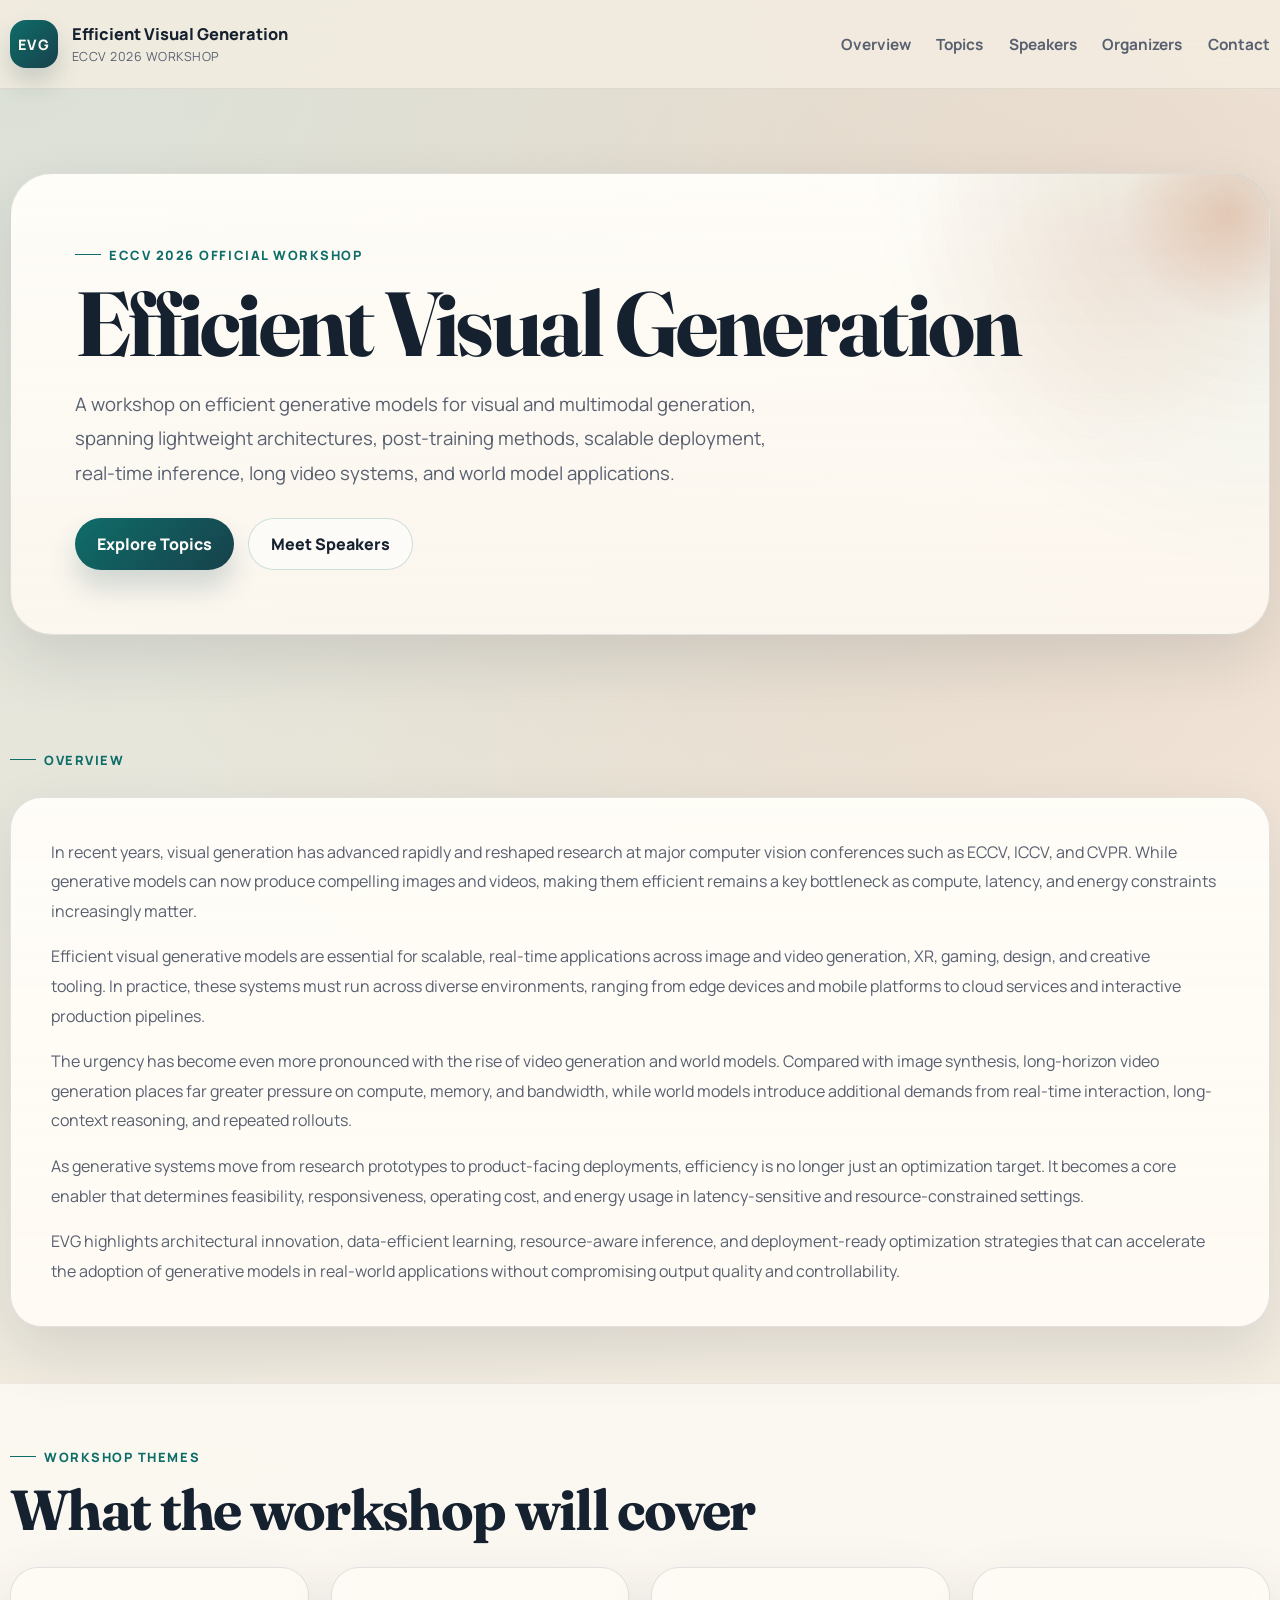
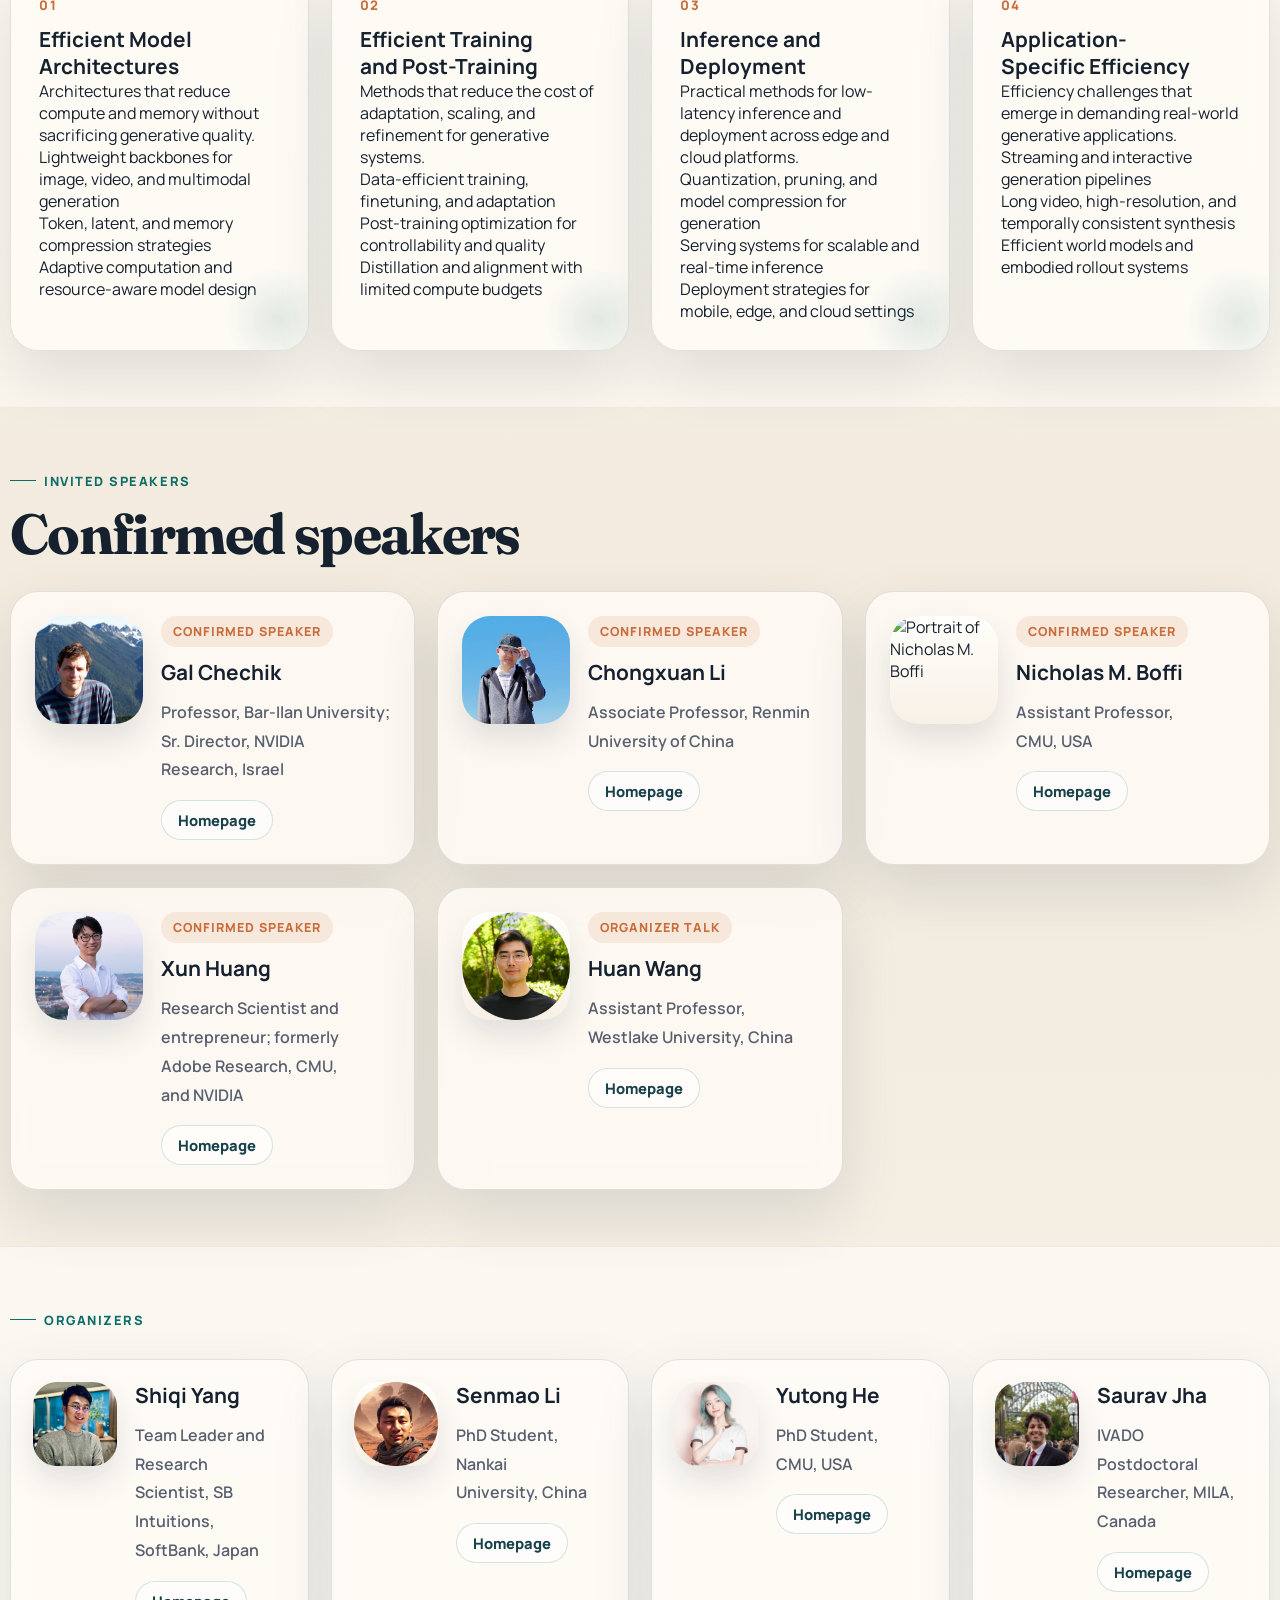
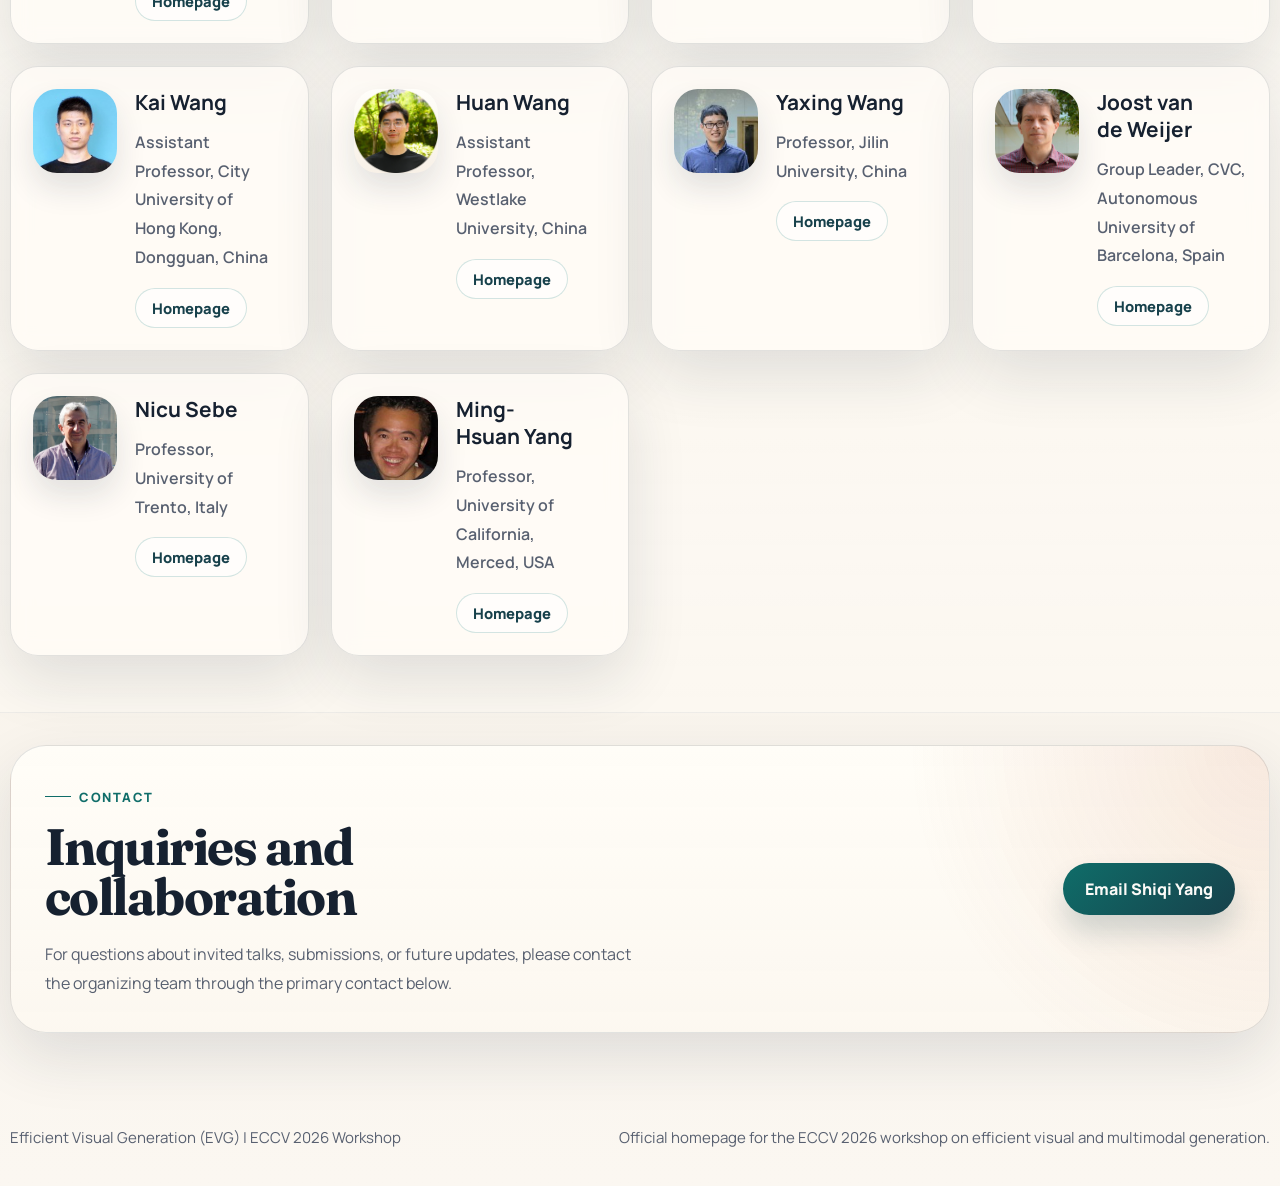
==== commit ee259f7c: "update" ====
--- a/index.html
+++ b/index.html
@@ -134,38 +134,53 @@
                     <article class="topic-card">
                         <p class="topic-number">01</p>
                         <h3>Efficient Model Architectures</h3>
-                        <p>
-                            Architectures that reduce compute and memory without sacrificing generative quality across
-                            image, video, and multimodal generation.
-                        </p>
+                        <p class="topic-summary">
+                            Architectures that reduce compute and memory without sacrificing generative quality.
+                        </p>
+                        <ul class="topic-list">
+                            <li>Lightweight backbones for image, video, and multimodal generation</li>
+                            <li>Token, latent, and memory compression strategies</li>
+                            <li>Adaptive computation and resource-aware model design</li>
+                        </ul>
                     </article>
 
                     <article class="topic-card">
                         <p class="topic-number">02</p>
                         <h3>Efficient Training and Post-Training</h3>
-                        <p>
-                            Training methods, post-training, and finetuning strategies that improve adaptation
-                            efficiency
-                            and reduce the cost of scaling generative systems.
-                        </p>
+                        <p class="topic-summary">
+                            Methods that reduce the cost of adaptation, scaling, and refinement for generative systems.
+                        </p>
+                        <ul class="topic-list">
+                            <li>Data-efficient training, finetuning, and adaptation</li>
+                            <li>Post-training optimization for controllability and quality</li>
+                            <li>Distillation and alignment with limited compute budgets</li>
+                        </ul>
                     </article>
 
                     <article class="topic-card">
                         <p class="topic-number">03</p>
                         <h3>Inference and Deployment</h3>
-                        <p>
-                            Distillation, quantization, pruning, and systems optimization for faster inference, lower
-                            latency, and practical deployment across platforms.
-                        </p>
+                        <p class="topic-summary">
+                            Practical methods for low-latency inference and deployment across edge and cloud platforms.
+                        </p>
+                        <ul class="topic-list">
+                            <li>Quantization, pruning, and model compression for generation</li>
+                            <li>Serving systems for scalable and real-time inference</li>
+                            <li>Deployment strategies for mobile, edge, and cloud settings</li>
+                        </ul>
                     </article>
 
                     <article class="topic-card">
                         <p class="topic-number">04</p>
                         <h3>Application-Specific Efficiency</h3>
-                        <p>
-                            Efficient solutions for streaming, interactive, long-video generation, high-resolution
-                            synthesis, and emerging world-model applications.
-                        </p>
+                        <p class="topic-summary">
+                            Efficiency challenges that emerge in demanding real-world generative applications.
+                        </p>
+                        <ul class="topic-list">
+                            <li>Streaming and interactive generation pipelines</li>
+                            <li>Long video, high-resolution, and temporally consistent synthesis</li>
+                            <li>Efficient world models and embodied rollout systems</li>
+                        </ul>
                     </article>
                 </div>
             </div>
@@ -483,4 +498,4 @@
     </footer>
 </body>
 
-</html>+</html>
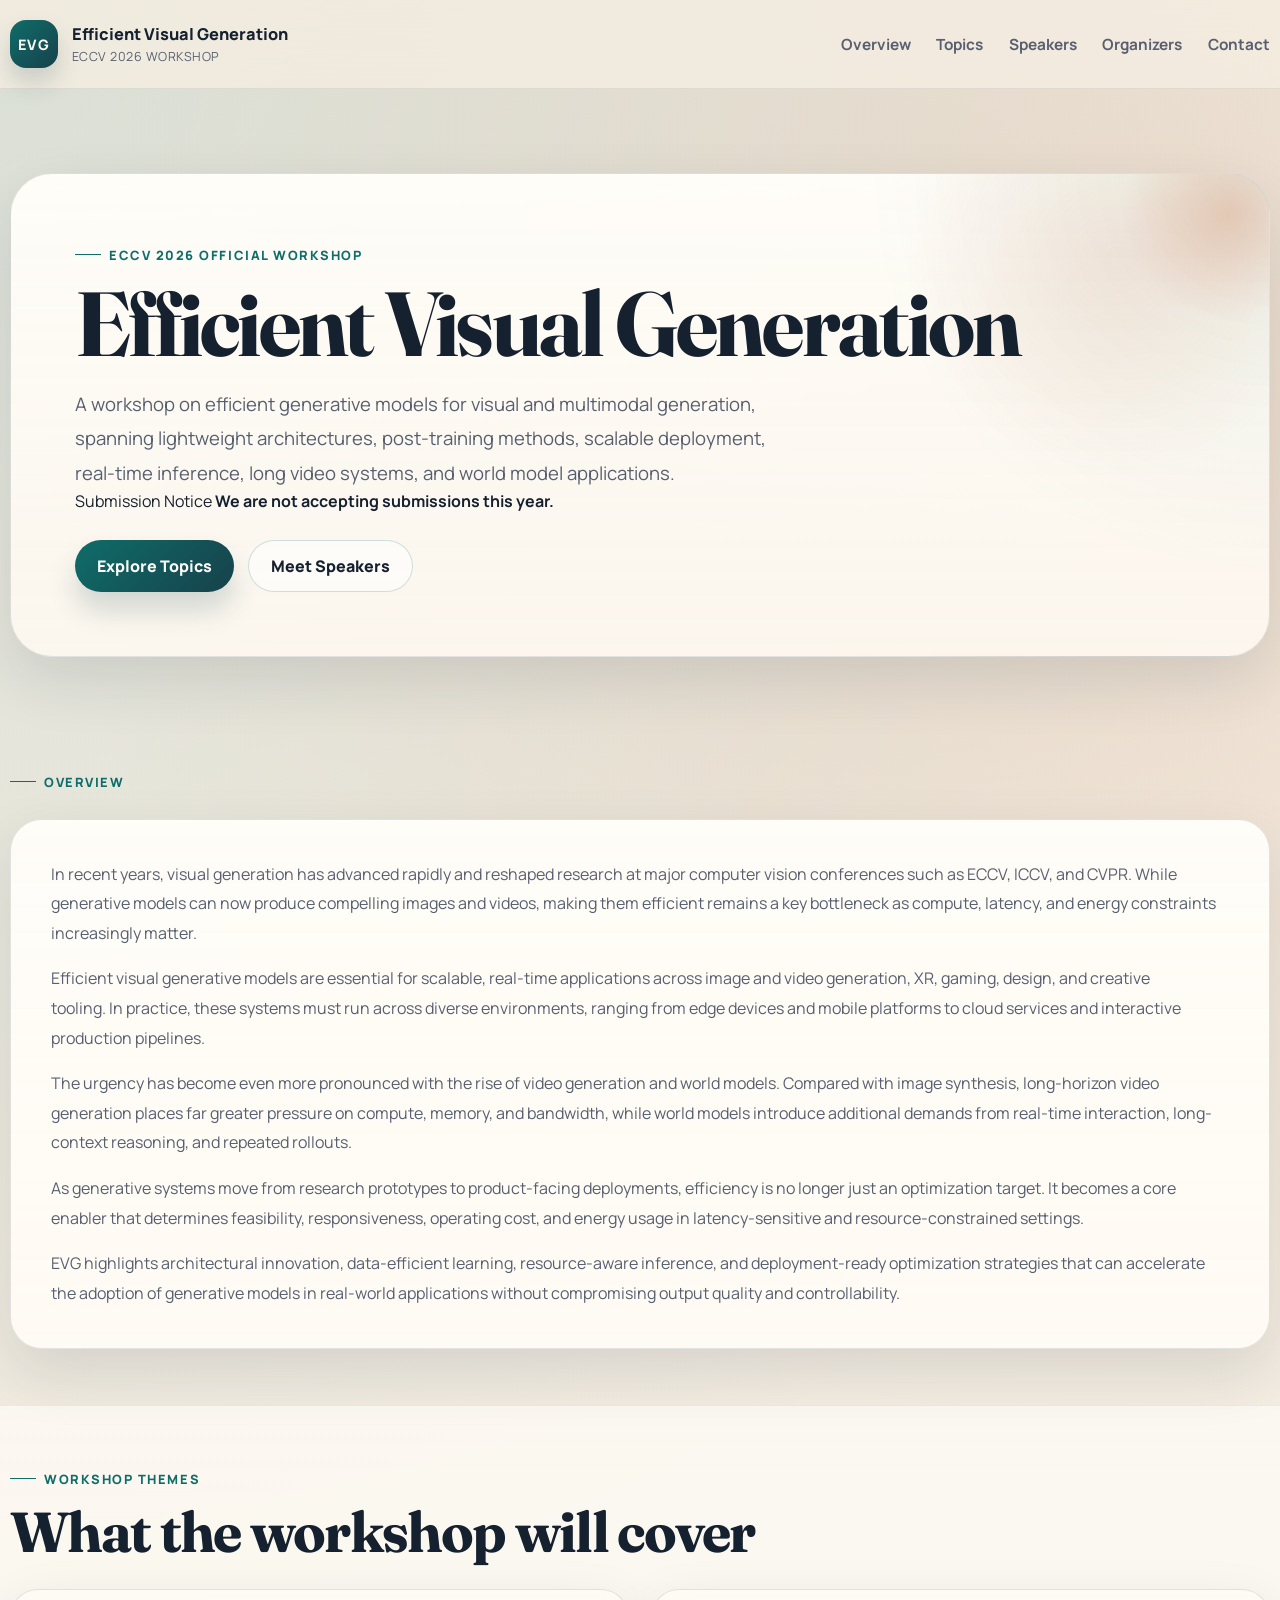
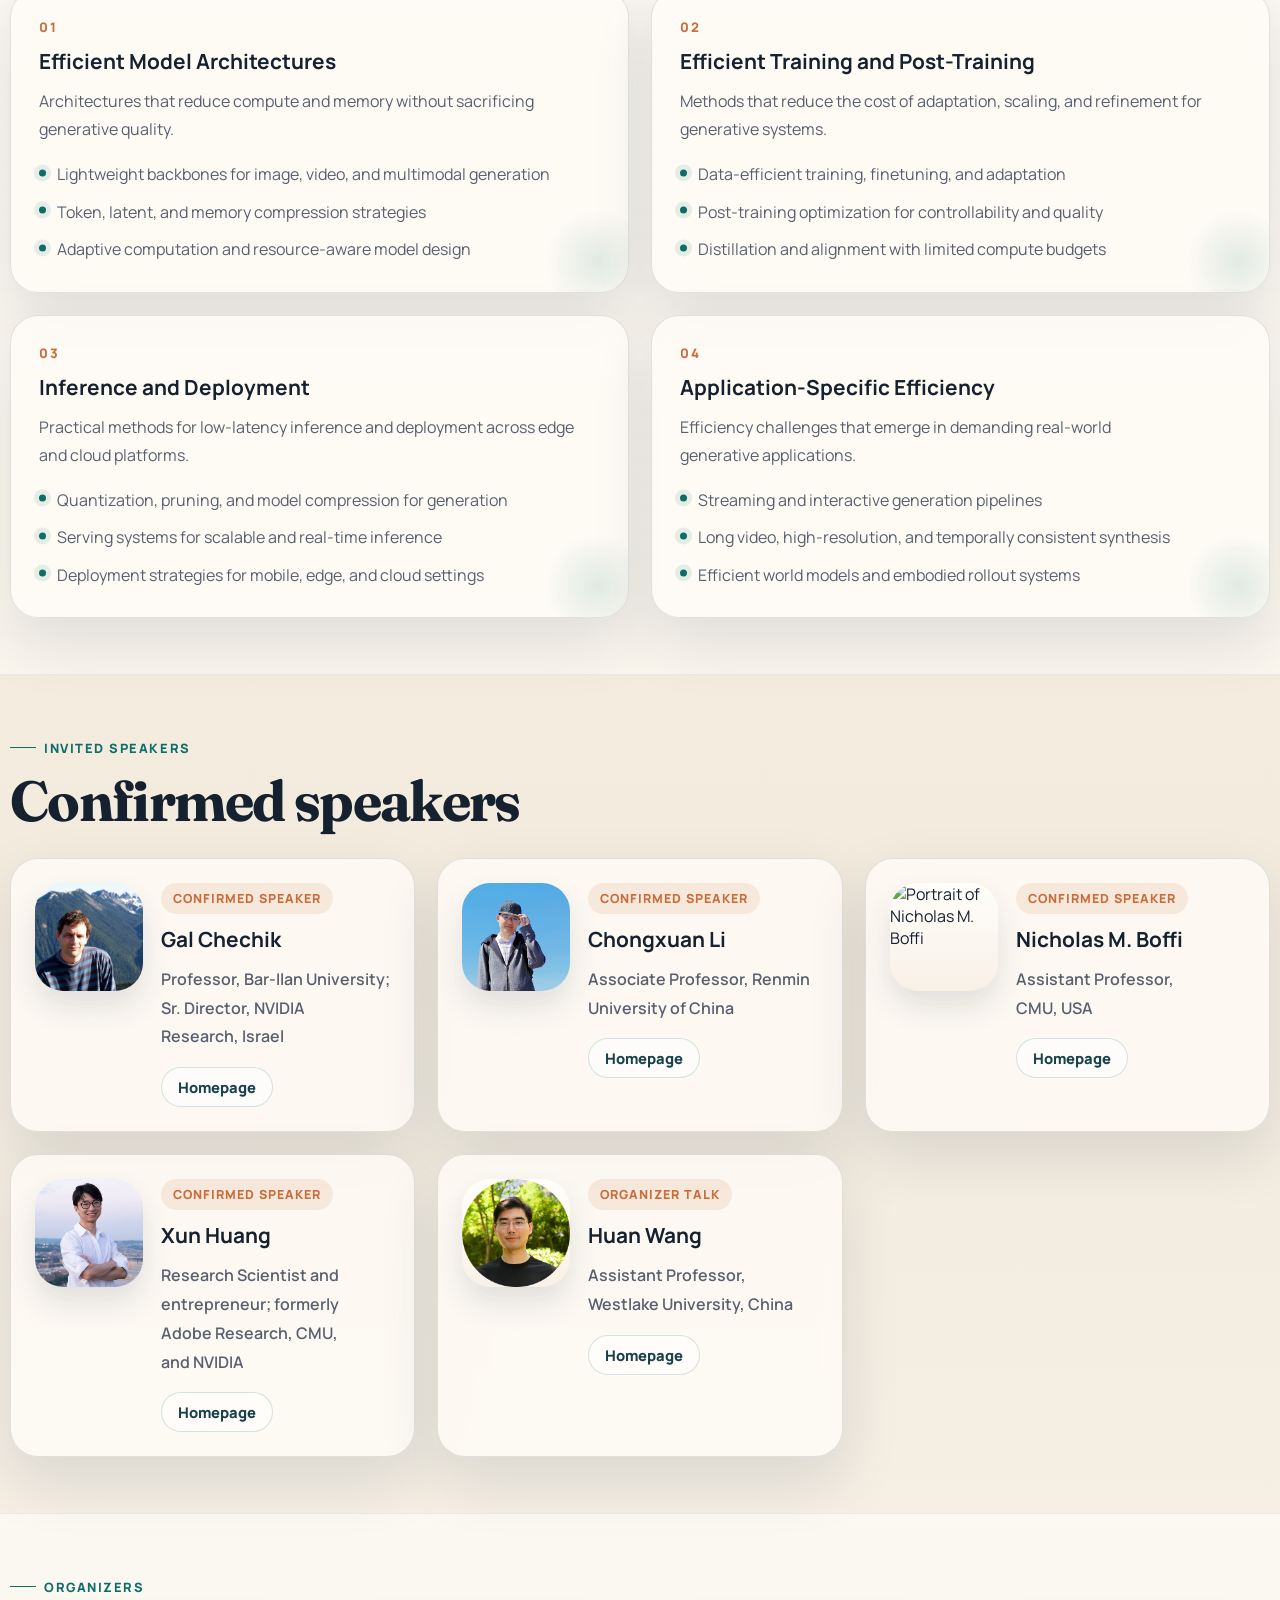
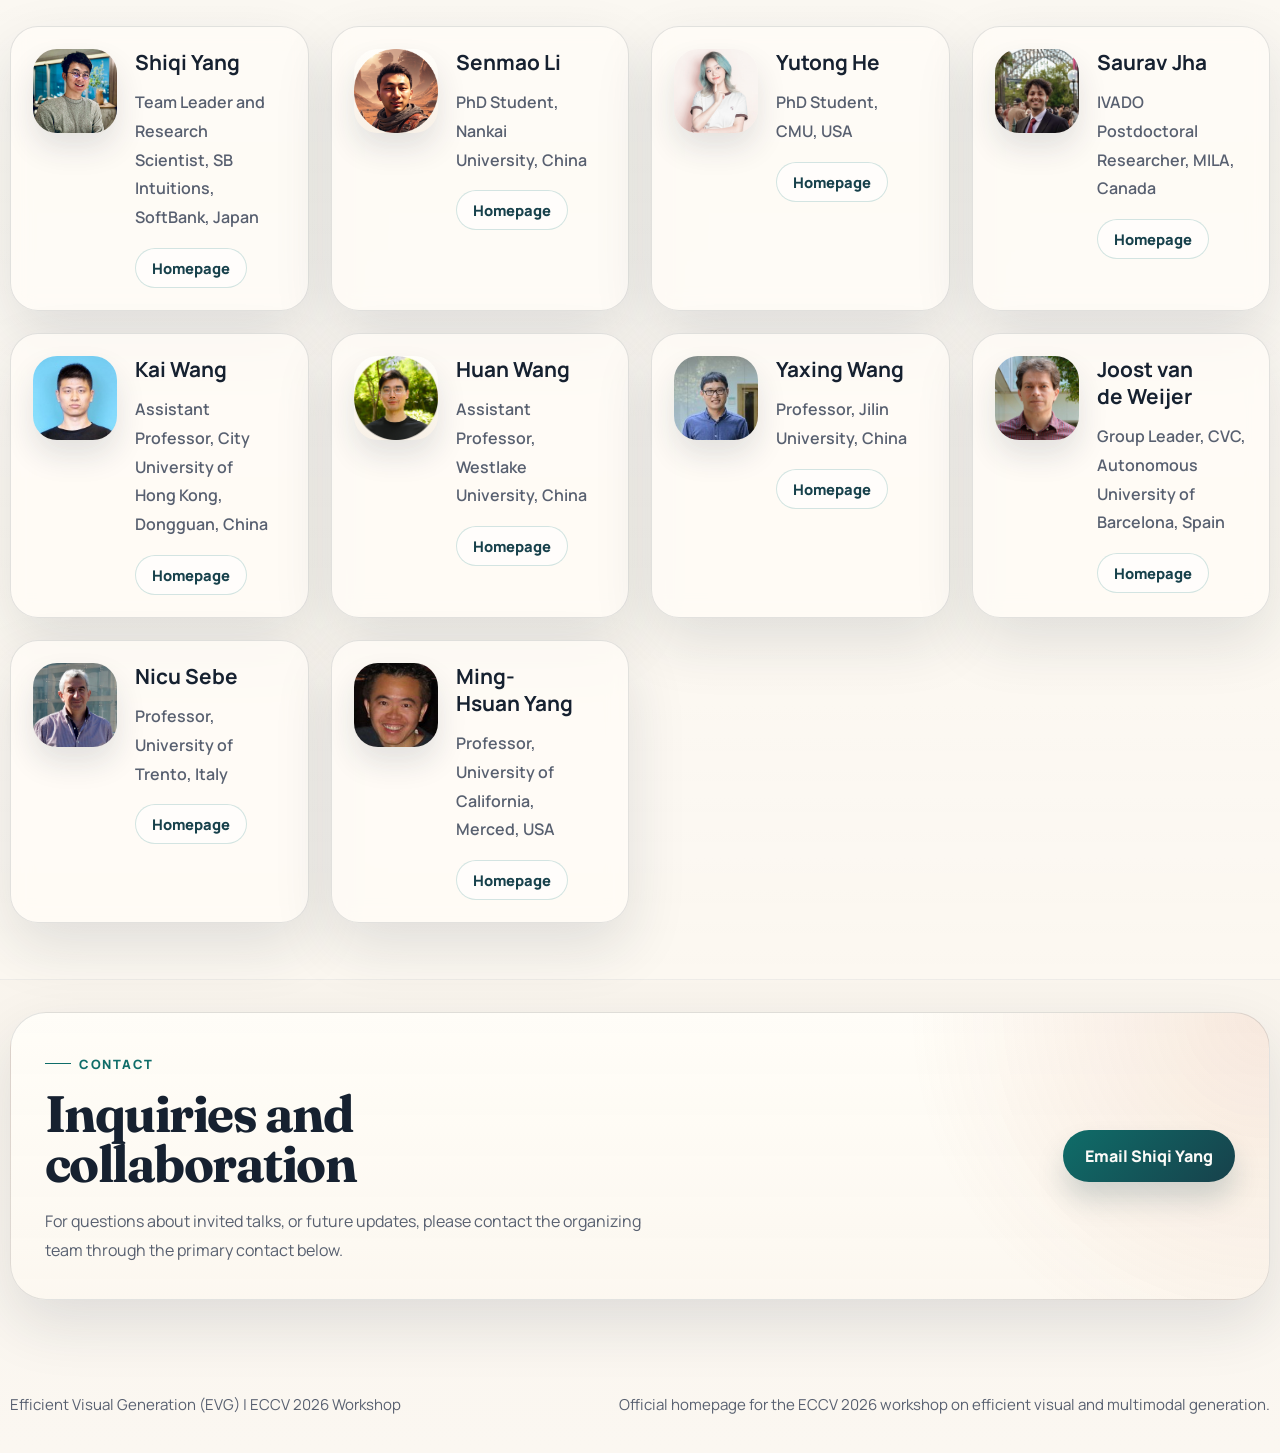
==== commit e26aea51: "update" ====
--- a/index.html
+++ b/index.html
@@ -68,6 +68,11 @@
                             applications.</span>
                     </p>
 
+                    <div class="submission-notice" role="note" aria-label="Submission notice">
+                        <span>Submission Notice</span>
+                        <strong>We are not accepting submissions this year.</strong>
+                    </div>
+
                     <div class="hero-actions">
                         <a class="button button-primary" href="#topics">Explore Topics</a>
                         <a class="button button-secondary" href="#speakers">Meet Speakers</a>
@@ -480,7 +485,7 @@
                         <p class="eyebrow">Contact</p>
                         <h2>Inquiries and collaboration</h2>
                         <p>
-                            For questions about invited talks, submissions, or future updates, please contact the
+                            For questions about invited talks, or future updates, please contact the
                             organizing team through the primary contact below.
                         </p>
                     </div>
@@ -498,4 +503,4 @@
     </footer>
 </body>
 
-</html>
+</html>
--- a/assets/css/style.css
+++ b/assets/css/style.css
@@ -413,7 +413,7 @@
 }
 
 .topics-grid {
-  grid-template-columns: repeat(4, minmax(0, 1fr));
+  grid-template-columns: repeat(2, minmax(0, 1fr));
 }
 
 .people-grid {
@@ -474,6 +474,40 @@
   color: var(--muted);
   line-height: 1.8;
   text-wrap: pretty;
+}
+
+.topic-summary {
+  margin-top: 12px;
+  color: var(--muted);
+  line-height: 1.75;
+  text-wrap: pretty;
+}
+
+.topic-list {
+  display: grid;
+  gap: 10px;
+  margin-top: 18px;
+}
+
+.topic-list li {
+  position: relative;
+  padding-left: 18px;
+  color: var(--muted);
+  line-height: 1.72;
+  text-wrap: pretty;
+}
+
+.topic-list li::before {
+  content: "";
+  position: absolute;
+  left: 0;
+  top: 0.72em;
+  width: 7px;
+  height: 7px;
+  border-radius: 999px;
+  background: var(--teal);
+  box-shadow: 0 0 0 5px rgba(15, 109, 105, 0.1);
+  transform: translateY(-50%);
 }
 
 .person-card {
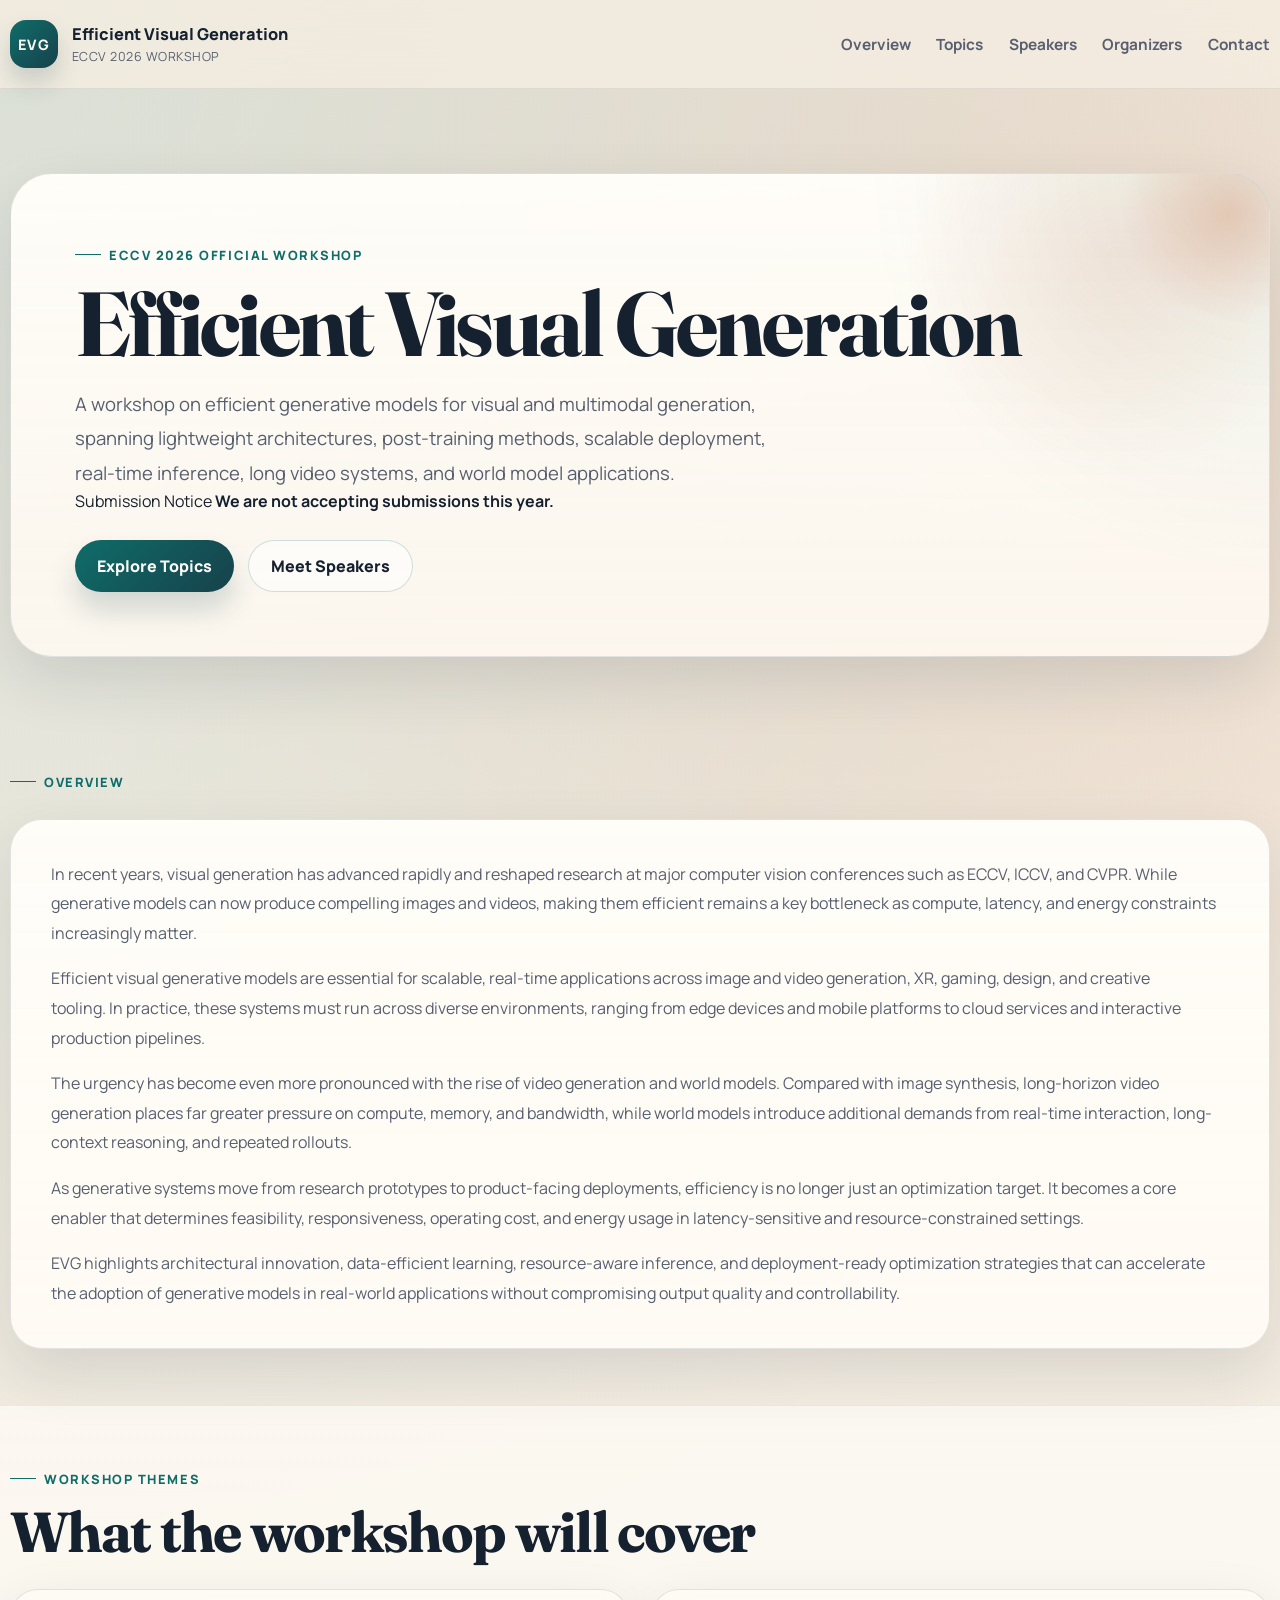
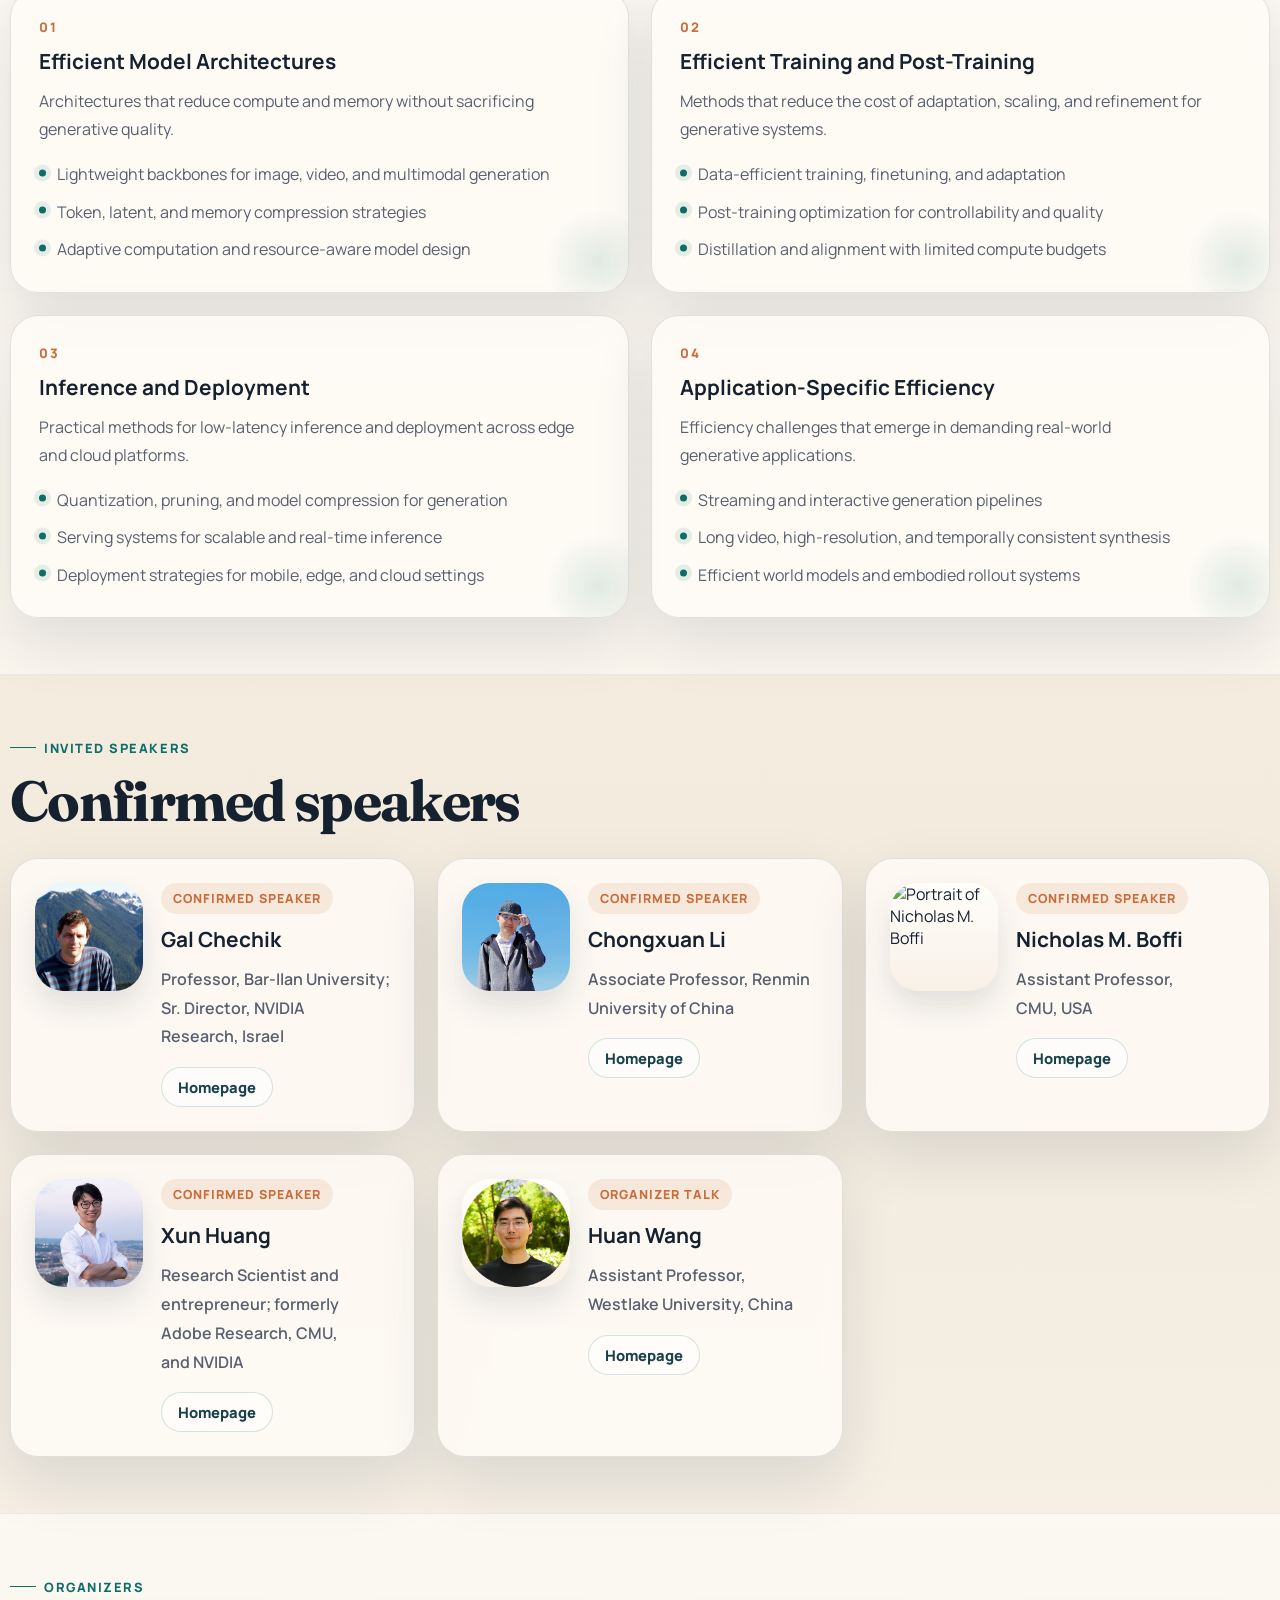
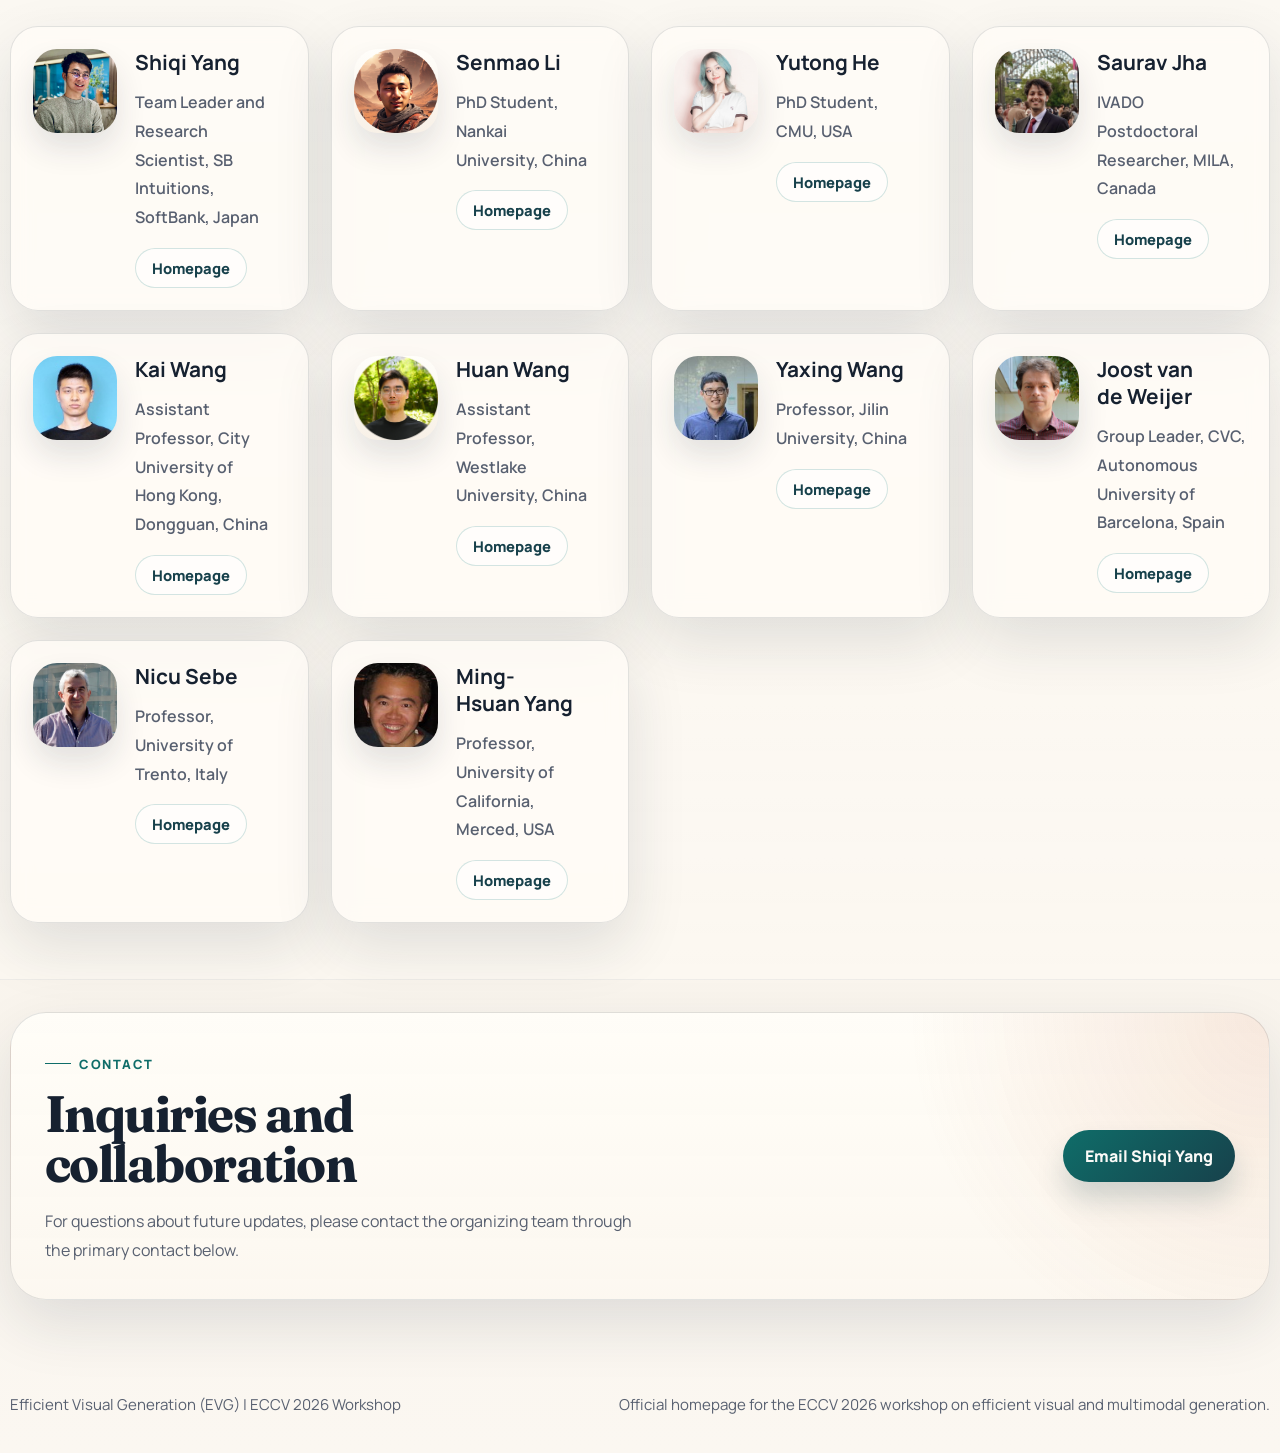
==== commit acdd9eb4: "update homepage" ====
--- a/index.html
+++ b/index.html
@@ -485,7 +485,7 @@
                         <p class="eyebrow">Contact</p>
                         <h2>Inquiries and collaboration</h2>
                         <p>
-                            For questions about invited talks, or future updates, please contact the
+                            For questions about future updates, please contact the
                             organizing team through the primary contact below.
                         </p>
                     </div>
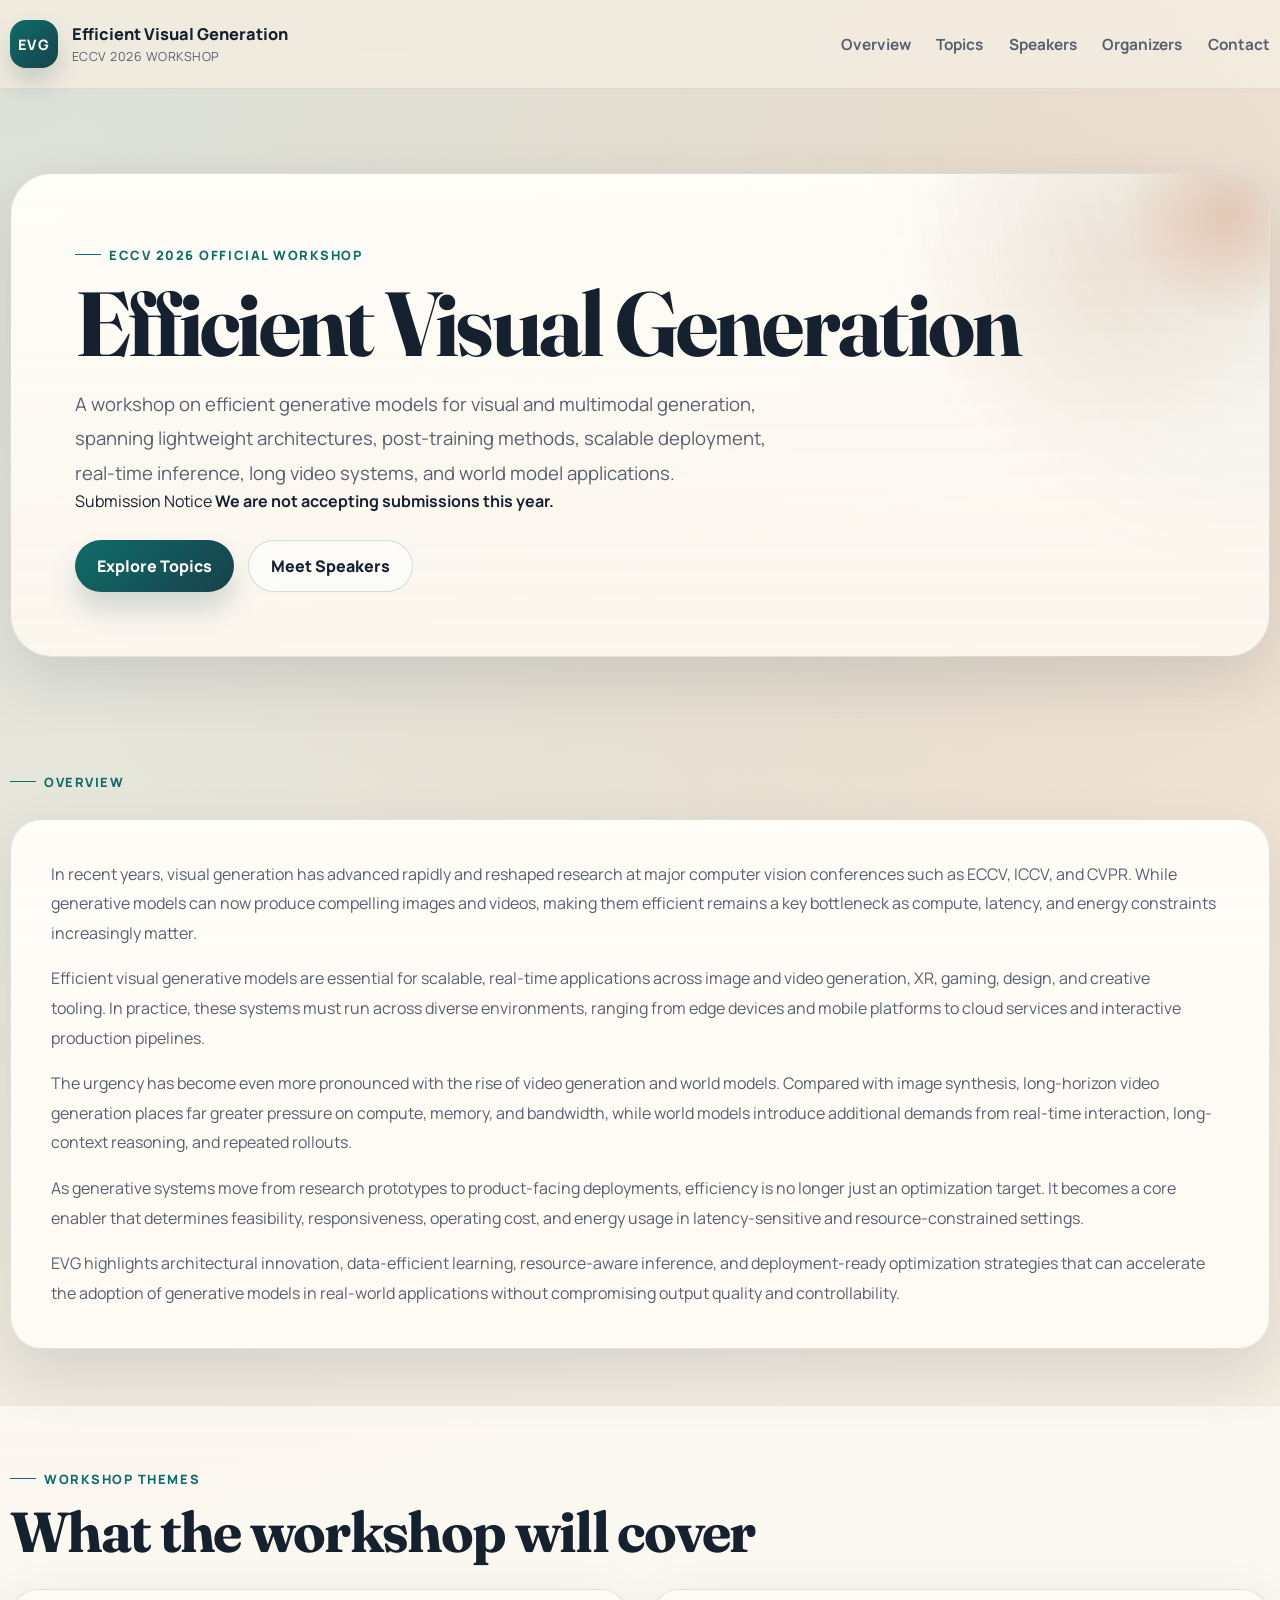
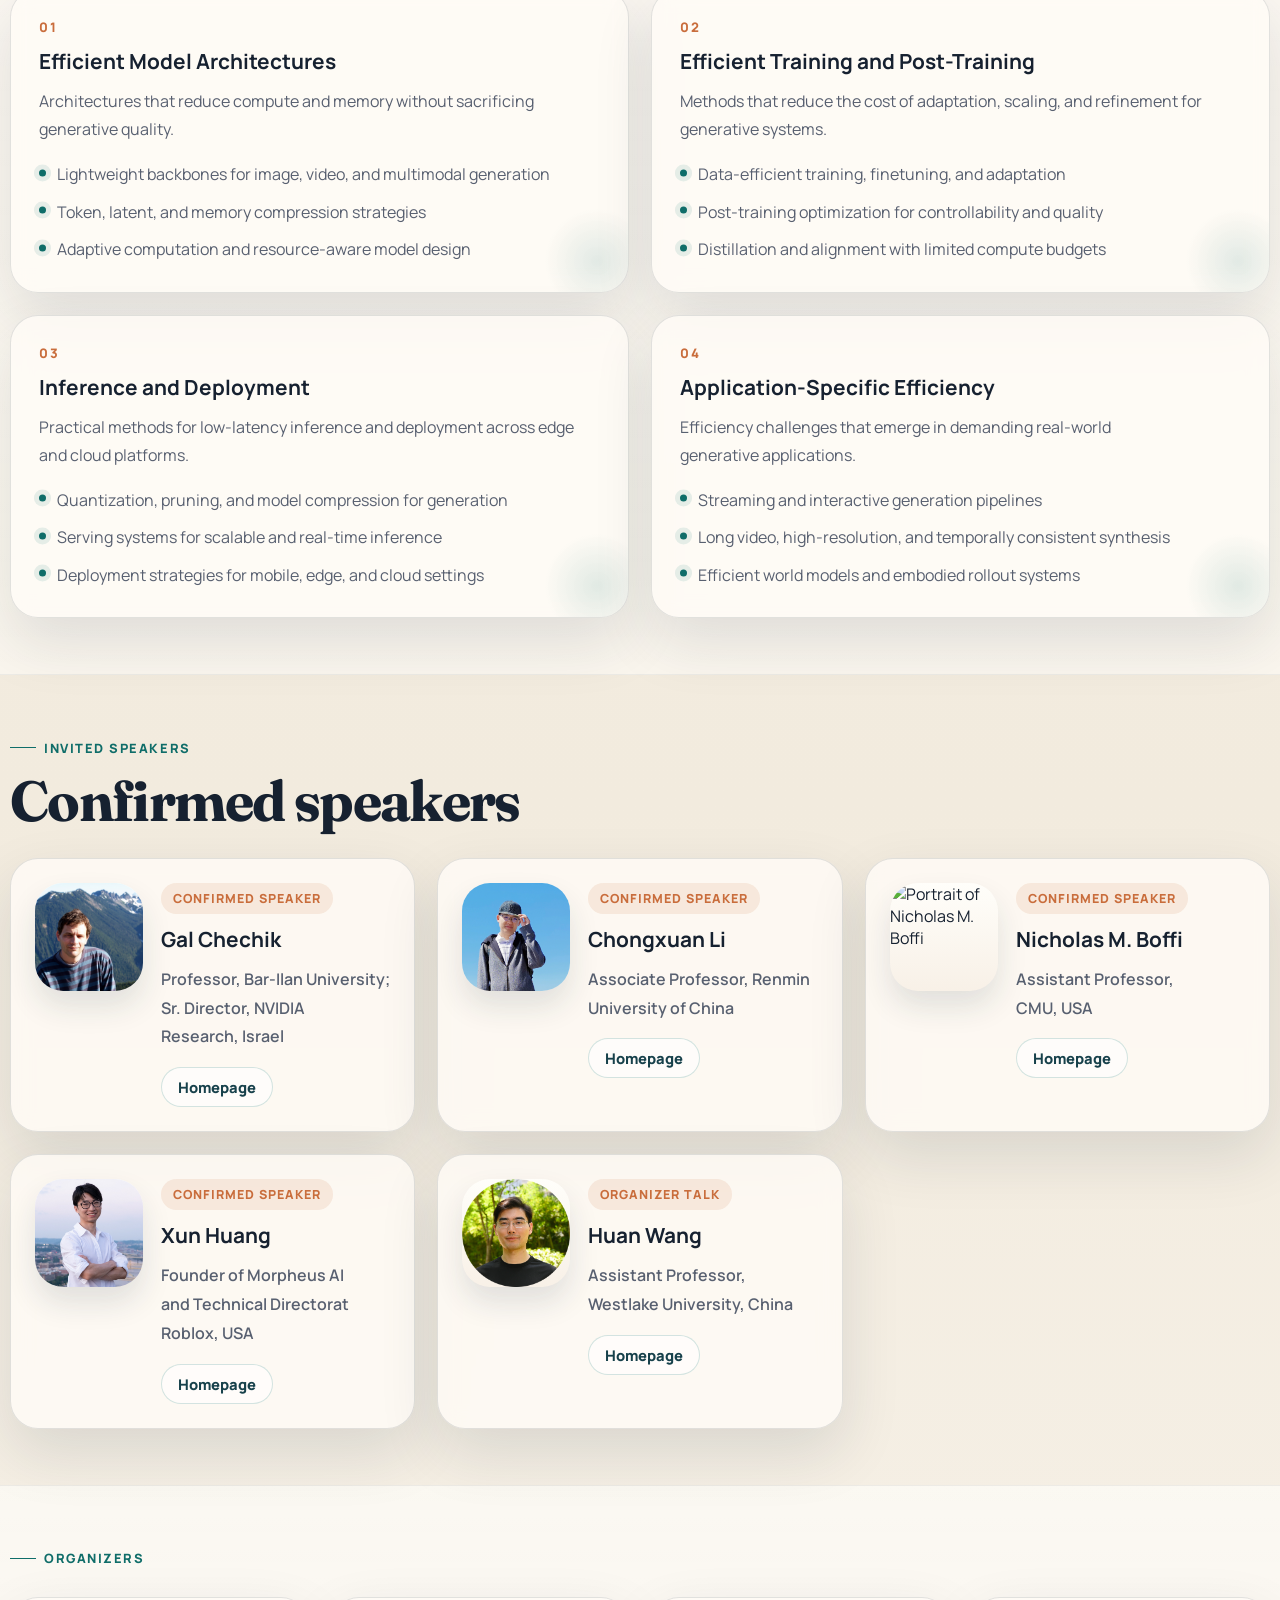
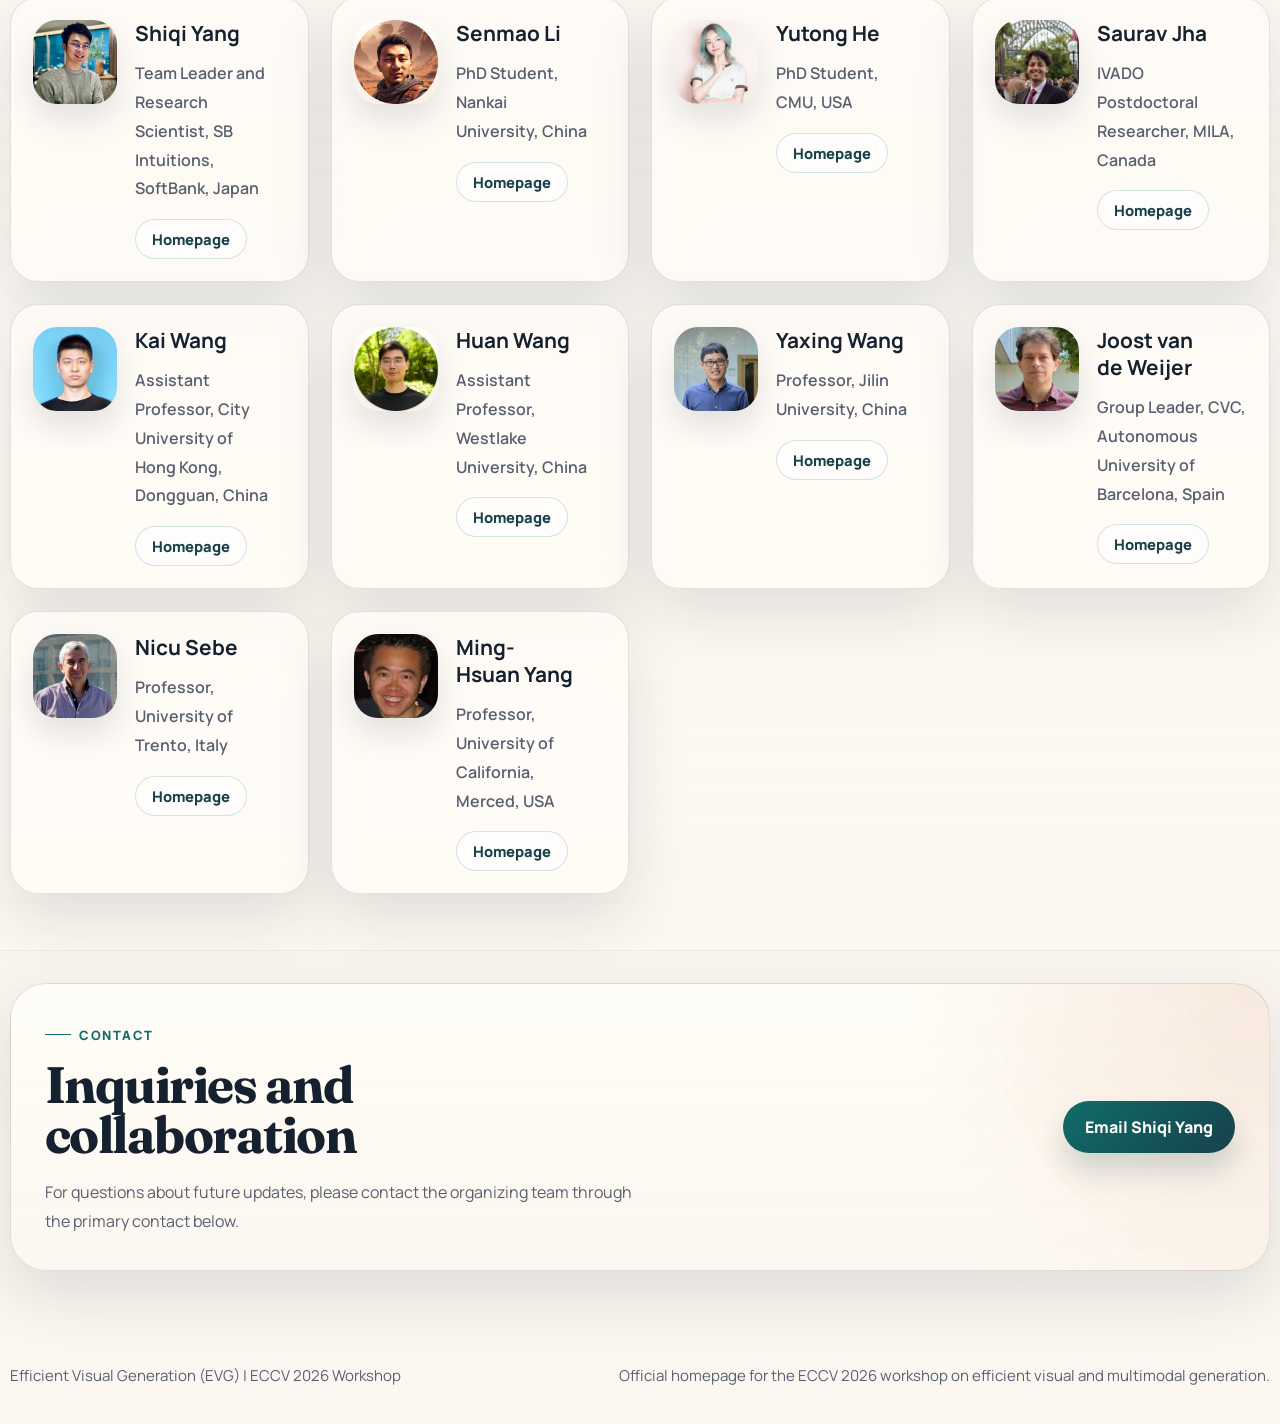
==== commit 8a755306: "update speaker bio" ====
--- a/index.html
+++ b/index.html
@@ -265,8 +265,7 @@
                             <span class="person-status">Confirmed Speaker</span>
                             <h3><a class="person-name-link" href="https://www.xunhuang.me/" target="_blank"
                                     rel="noreferrer">Xun Huang</a></h3>
-                            <p class="person-role">Research Scientist and entrepreneur; formerly Adobe Research, CMU,
-                                and NVIDIA</p>
+                            <p class="person-role">Founder of Morpheus AI and Technical Directorat Roblox, USA</p>
                             <div class="person-actions">
                                 <a class="person-link" href="https://www.xunhuang.me/" target="_blank"
                                     rel="noreferrer">Homepage</a>
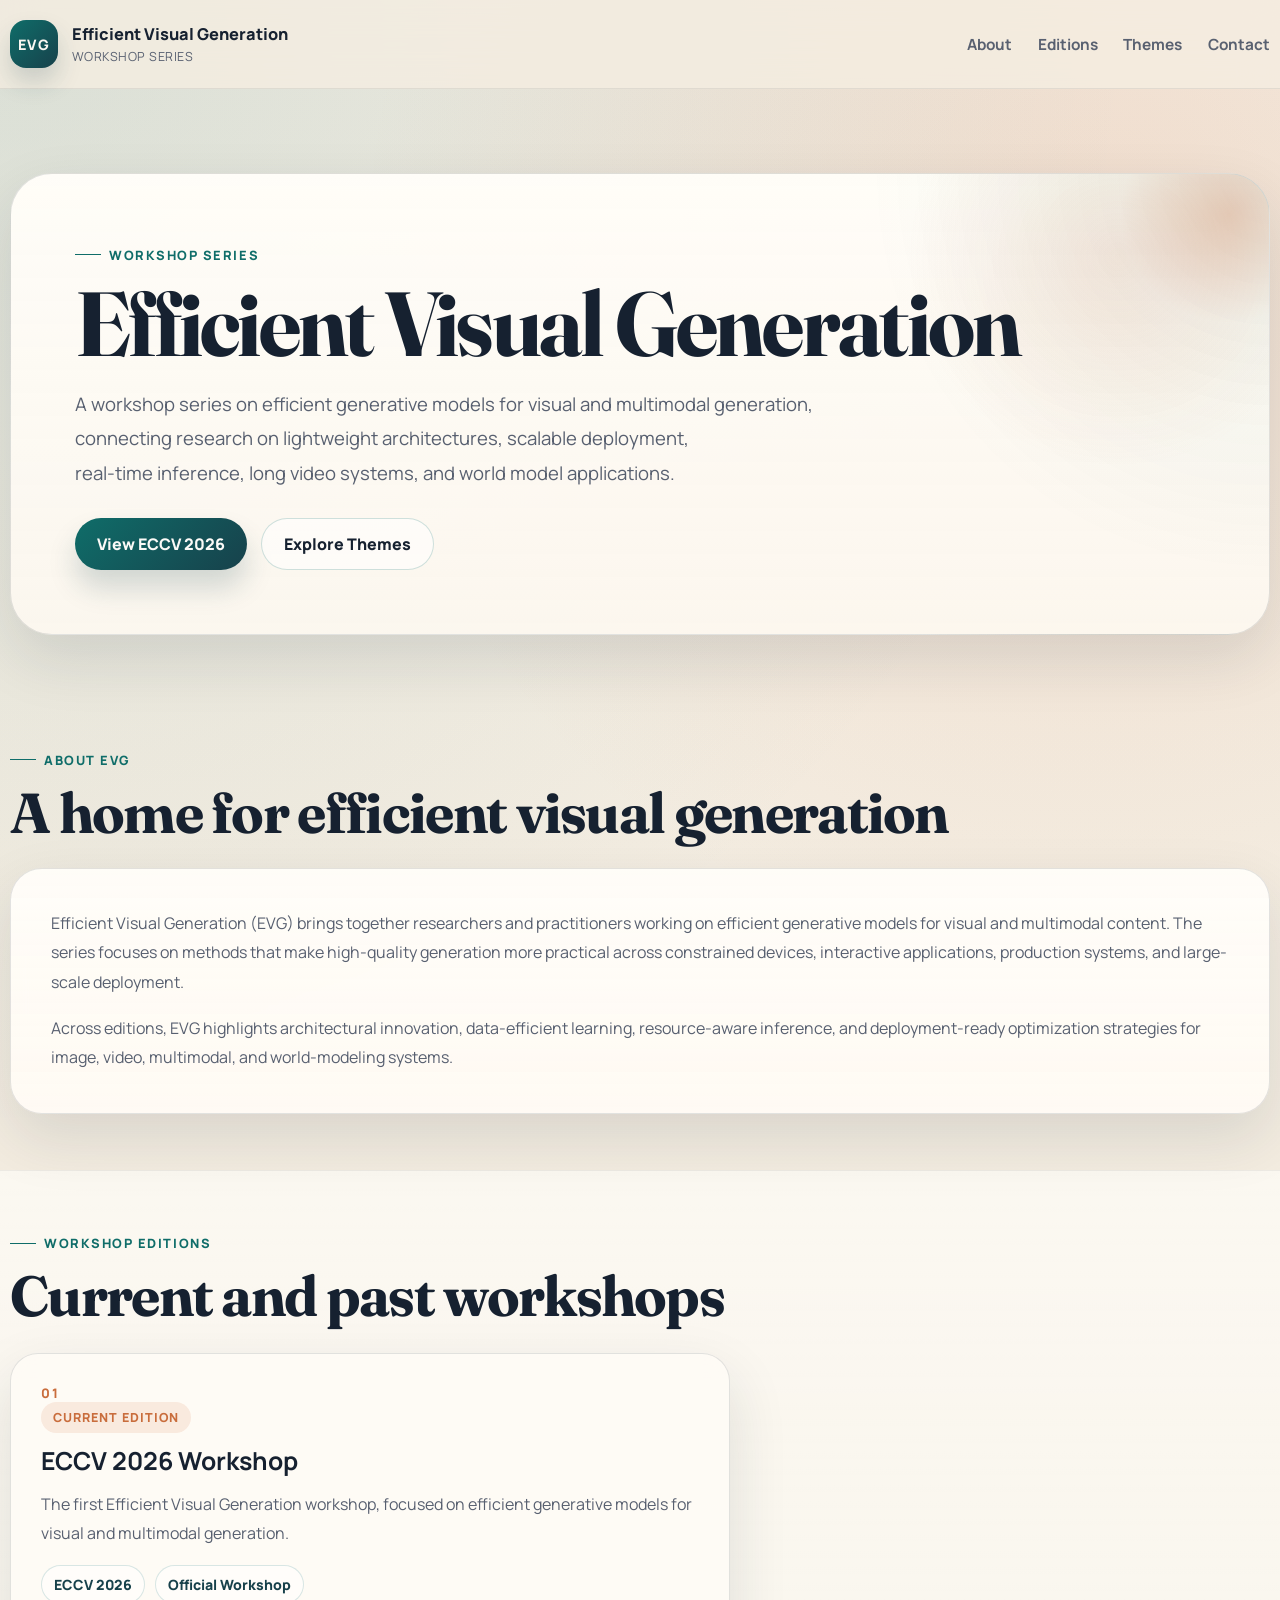
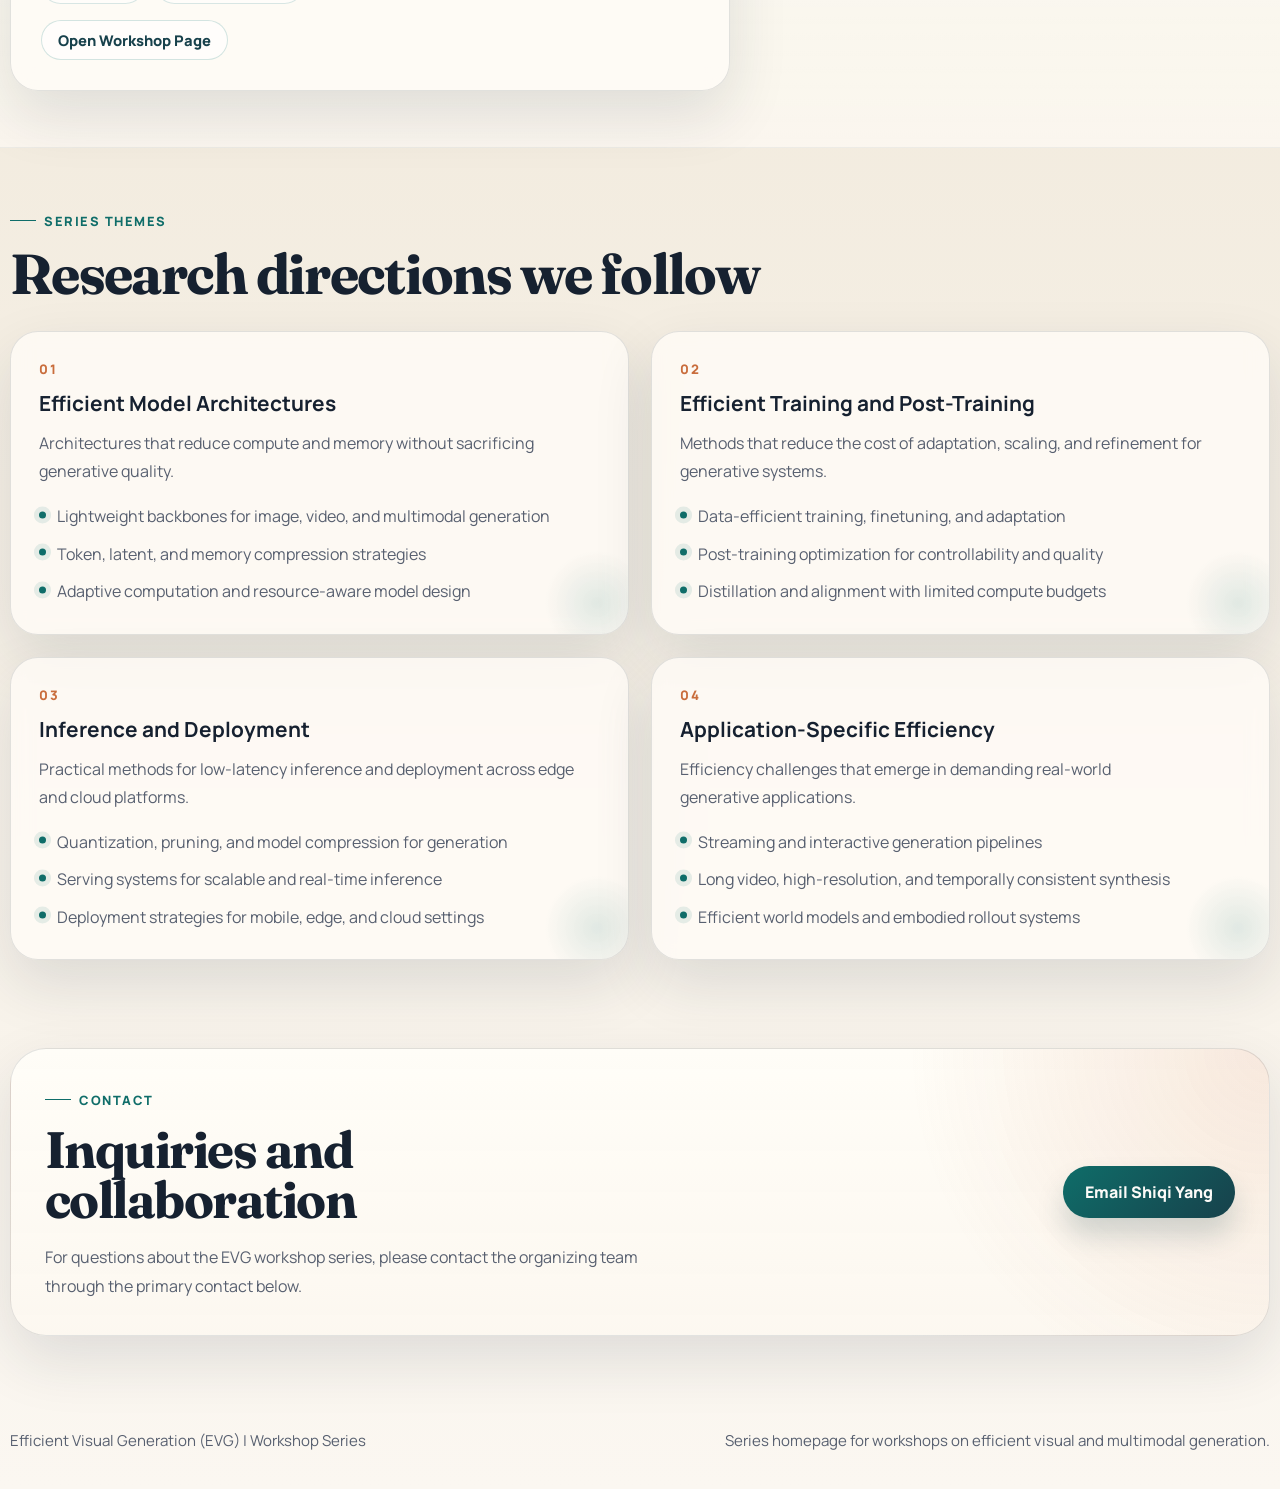
==== commit de2a7bf3: "update" ====
--- a/index.html
+++ b/index.html
@@ -4,22 +4,22 @@
 <head>
     <meta charset="utf-8">
     <meta name="viewport" content="width=device-width, initial-scale=1">
-    <title>Efficient Visual Generation | ECCV 2026 Workshop</title>
+    <title>Efficient Visual Generation | Workshop Series</title>
     <meta name="description"
-        content="Efficient Visual Generation (EVG): the ECCV 2026 workshop on efficient generative models for visual and multimodal generation.">
+        content="Efficient Visual Generation (EVG): a workshop series on efficient generative models for visual and multimodal generation.">
     <meta name="keywords"
-        content="ECCV 2026, Efficient Visual Generation, EVG, Generative Models, Multimodal Generation, Video Generation, World Models">
+        content="Efficient Visual Generation, EVG, Generative Models, Multimodal Generation, Video Generation, World Models, Efficient AI">
 
     <meta property="og:type" content="website">
-    <meta property="og:title" content="Efficient Visual Generation | ECCV 2026 Workshop">
+    <meta property="og:title" content="Efficient Visual Generation | Workshop Series">
     <meta property="og:description"
-        content="The ECCV 2026 workshop on efficient generative models for visual and multimodal generation.">
-    <meta property="og:url" content="https://avgen123.github.io/">
+        content="A workshop series on efficient generative models for visual and multimodal generation.">
+    <meta property="og:url" content="https://efficientvg.github.io/">
 
     <meta name="twitter:card" content="summary_large_image">
-    <meta name="twitter:title" content="Efficient Visual Generation | ECCV 2026 Workshop">
+    <meta name="twitter:title" content="Efficient Visual Generation | Workshop Series">
     <meta name="twitter:description"
-        content="The ECCV 2026 workshop on efficient generative models for visual and multimodal generation.">
+        content="A workshop series on efficient generative models for visual and multimodal generation.">
 
     <link rel="preconnect" href="https://fonts.googleapis.com">
     <link rel="preconnect" href="https://fonts.gstatic.com" crossorigin>
@@ -35,19 +35,18 @@
 <body>
     <header class="site-header">
         <div class="wrapper site-header-inner">
-            <a class="brand" href="#top" aria-label="Efficient Visual Generation home">
+            <a class="brand" href="#top" aria-label="Efficient Visual Generation series home">
                 <span class="brand-mark">EVG</span>
                 <span class="brand-copy">
                     <strong>Efficient Visual Generation</strong>
-                    <small>ECCV 2026 Workshop</small>
+                    <small>Workshop Series</small>
                 </span>
             </a>
 
             <nav class="site-nav" aria-label="Primary">
-                <a href="#overview">Overview</a>
-                <a href="#topics">Topics</a>
-                <a href="#speakers">Speakers</a>
-                <a href="#organizers">Organizers</a>
+                <a href="#about">About</a>
+                <a href="#editions">Editions</a>
+                <a href="#themes">Themes</a>
                 <a href="#contact">Contact</a>
             </nav>
         </div>
@@ -57,82 +56,83 @@
         <section class="hero">
             <div class="wrapper hero-grid hero-grid-single">
                 <div class="hero-copy">
-                    <p class="eyebrow">ECCV 2026 Official Workshop</p>
+                    <p class="eyebrow">Workshop Series</p>
                     <h1>Efficient Visual Generation</h1>
                     <p class="hero-lede">
-                        <span class="hero-lede-line">A workshop on efficient generative models for visual and multimodal
-                            generation,</span>
-                        <span class="hero-lede-line">spanning lightweight architectures, post-training methods, scalable
+                        <span class="hero-lede-line">A workshop series on efficient generative models for visual and
+                            multimodal generation,</span>
+                        <span class="hero-lede-line">connecting research on lightweight architectures, scalable
                             deployment,</span>
                         <span class="hero-lede-line">real-time inference, long video systems, and world model
                             applications.</span>
                     </p>
 
-                    <div class="submission-notice" role="note" aria-label="Submission notice">
-                        <span>Submission Notice</span>
-                        <strong>We are not accepting submissions this year.</strong>
+                    <div class="hero-actions">
+                        <a class="button button-primary" href="workshops/eccv2026.html">View ECCV 2026</a>
+                        <a class="button button-secondary" href="#themes">Explore Themes</a>
                     </div>
-
-                    <div class="hero-actions">
-                        <a class="button button-primary" href="#topics">Explore Topics</a>
-                        <a class="button button-secondary" href="#speakers">Meet Speakers</a>
-                    </div>
-
-
-                </div>
-            </div>
-        </section>
-
-        <section class="section" id="overview">
+                </div>
+            </div>
+        </section>
+
+        <section class="section" id="about">
             <div class="wrapper">
                 <div class="section-intro">
-                    <p class="eyebrow">Overview</p>
-
+                    <p class="eyebrow">About EVG</p>
+                    <h2>A home for efficient visual generation</h2>
                 </div>
 
                 <div class="overview-grid overview-grid-single">
                     <article class="panel">
                         <p>
-                            In recent years, visual generation has advanced rapidly and reshaped research at major
-                            computer vision conferences such as ECCV, ICCV, and CVPR. While generative models can now
-                            produce compelling images and videos, making them efficient remains a key bottleneck as
-                            compute, latency, and energy constraints increasingly matter.
-                        </p>
-                        <p>
-                            Efficient visual generative models are essential for scalable, real-time applications
-                            across image and video generation, XR, gaming, design, and creative tooling. In practice,
-                            these systems must run across diverse environments, ranging from edge devices and mobile
-                            platforms to cloud services and interactive production pipelines.
-                        </p>
-                        <p>
-                            The urgency has become even more pronounced with the rise of video generation and world
-                            models. Compared with image synthesis, long-horizon video generation places far greater
-                            pressure on compute, memory, and bandwidth, while world models introduce additional demands
-                            from real-time interaction, long-context reasoning, and repeated rollouts.
-                        </p>
-                        <p>
-                            As generative systems move from research prototypes to product-facing deployments,
-                            efficiency is no longer just an optimization target. It becomes a core enabler that
-                            determines feasibility, responsiveness, operating cost, and energy usage in
-                            latency-sensitive
-                            and resource-constrained settings.
-                        </p>
-                        <p>
-                            EVG highlights architectural innovation, data-efficient learning, resource-aware inference,
-                            and deployment-ready optimization strategies that can accelerate the adoption of generative
-                            models in real-world applications without compromising output quality and controllability.
-                        </p>
-                    </article>
-                </div>
-            </div>
-        </section>
-
-        <section class="section section-muted" id="topics">
+                            Efficient Visual Generation (EVG) brings together researchers and practitioners working on
+                            efficient generative models for visual and multimodal content. The series focuses on methods
+                            that make high-quality generation more practical across constrained devices, interactive
+                            applications, production systems, and large-scale deployment.
+                        </p>
+                        <p>
+                            Across editions, EVG highlights architectural innovation, data-efficient learning,
+                            resource-aware inference, and deployment-ready optimization strategies for image, video,
+                            multimodal, and world-modeling systems.
+                        </p>
+                    </article>
+                </div>
+            </div>
+        </section>
+
+        <section class="section section-muted" id="editions">
             <div class="wrapper">
                 <div class="section-intro">
-                    <p class="eyebrow">Workshop Themes</p>
-                    <h2>What the workshop will cover</h2>
-
+                    <p class="eyebrow">Workshop Editions</p>
+                    <h2>Current and past workshops</h2>
+                </div>
+
+                <div class="edition-grid">
+                    <article class="edition-card">
+                        <p class="topic-number">01</p>
+                        <span class="person-status">Current Edition</span>
+                        <h3>ECCV 2026 Workshop</h3>
+                        <p>
+                            The first Efficient Visual Generation workshop, focused on efficient generative models for
+                            visual and multimodal generation.
+                        </p>
+                        <div class="edition-meta">
+                            <span>ECCV 2026</span>
+                            <span>Official Workshop</span>
+                        </div>
+                        <div class="person-actions">
+                            <a class="person-link" href="workshops/eccv2026.html">Open Workshop Page</a>
+                        </div>
+                    </article>
+                </div>
+            </div>
+        </section>
+
+        <section class="section" id="themes">
+            <div class="wrapper">
+                <div class="section-intro">
+                    <p class="eyebrow">Series Themes</p>
+                    <h2>Research directions we follow</h2>
                 </div>
 
                 <div class="topics-grid">
@@ -186,292 +186,6 @@
                             <li>Long video, high-resolution, and temporally consistent synthesis</li>
                             <li>Efficient world models and embodied rollout systems</li>
                         </ul>
-                    </article>
-                </div>
-            </div>
-        </section>
-
-        <section class="section" id="speakers">
-            <div class="wrapper">
-                <div class="section-intro">
-                    <p class="eyebrow">Invited Speakers</p>
-                    <h2>Confirmed speakers</h2>
-
-                </div>
-
-                <div class="people-grid speaker-grid">
-                    <article class="person-card">
-                        <a class="person-media" href="https://chechiklab.biu.ac.il/~gal/" target="_blank"
-                            rel="noreferrer" aria-label="Gal Chechik homepage">
-                            <img class="person-photo" src="assets/people/gal.jpg" alt="Portrait of Gal Chechik"
-                                loading="lazy">
-                        </a>
-                        <div class="person-copy">
-                            <span class="person-status">Confirmed Speaker</span>
-                            <h3><a class="person-name-link" href="https://chechiklab.biu.ac.il/~gal/" target="_blank"
-                                    rel="noreferrer">Gal Chechik</a></h3>
-                            <p class="person-role">Professor, Bar-Ilan University; Sr. Director, NVIDIA Research, Israel
-                            </p>
-                            <div class="person-actions">
-                                <a class="person-link" href="https://chechiklab.biu.ac.il/~gal/" target="_blank"
-                                    rel="noreferrer">Homepage</a>
-                            </div>
-                        </div>
-                    </article>
-
-                    <article class="person-card">
-                        <a class="person-media" href="https://zhenxuan00.github.io/" target="_blank" rel="noreferrer"
-                            aria-label="Chongxuan Li homepage">
-                            <img class="person-photo" src="assets/people/chongxuan.png" alt="Portrait of Chongxuan Li"
-                                loading="lazy">
-                        </a>
-                        <div class="person-copy">
-                            <span class="person-status">Confirmed Speaker</span>
-                            <h3><a class="person-name-link" href="https://zhenxuan00.github.io/" target="_blank"
-                                    rel="noreferrer">Chongxuan Li</a></h3>
-                            <p class="person-role">Associate Professor, Renmin University of China</p>
-                            <div class="person-actions">
-                                <a class="person-link" href="https://zhenxuan00.github.io/" target="_blank"
-                                    rel="noreferrer">Homepage</a>
-                            </div>
-                        </div>
-                    </article>
-
-                    <article class="person-card">
-                        <a class="person-media" href="https://nmboffi.github.io/" target="_blank" rel="noreferrer"
-                            aria-label="Nicholas M. Boffi homepage">
-                            <img class="person-photo" src="assets/people/nicholas.png"
-                                alt="Portrait of Nicholas M. Boffi" loading="lazy">
-                        </a>
-                        <div class="person-copy">
-                            <span class="person-status">Confirmed Speaker</span>
-                            <h3><a class="person-name-link" href="https://nmboffi.github.io/" target="_blank"
-                                    rel="noreferrer">Nicholas M. Boffi</a></h3>
-                            <p class="person-role">Assistant Professor, CMU, USA</p>
-                            <div class="person-actions">
-                                <a class="person-link" href="https://nmboffi.github.io/" target="_blank"
-                                    rel="noreferrer">Homepage</a>
-                            </div>
-                        </div>
-                    </article>
-
-                    <article class="person-card">
-                        <a class="person-media" href="https://www.xunhuang.me/" target="_blank" rel="noreferrer"
-                            aria-label="Xun Huang homepage">
-                            <img class="person-photo" src="assets/people/xun.jpg" alt="Portrait of Xun Huang"
-                                loading="lazy">
-                        </a>
-                        <div class="person-copy">
-                            <span class="person-status">Confirmed Speaker</span>
-                            <h3><a class="person-name-link" href="https://www.xunhuang.me/" target="_blank"
-                                    rel="noreferrer">Xun Huang</a></h3>
-                            <p class="person-role">Founder of Morpheus AI and Technical Directorat Roblox, USA</p>
-                            <div class="person-actions">
-                                <a class="person-link" href="https://www.xunhuang.me/" target="_blank"
-                                    rel="noreferrer">Homepage</a>
-                            </div>
-                        </div>
-                    </article>
-
-                    <article class="person-card">
-                        <a class="person-media" href="https://huanwang.tech/" target="_blank" rel="noreferrer"
-                            aria-label="Huan Wang homepage">
-                            <img class="person-photo" src="assets/people/huan.png" alt="Portrait of Huan Wang"
-                                loading="lazy">
-                        </a>
-                        <div class="person-copy">
-                            <span class="person-status">Organizer Talk</span>
-                            <h3><a class="person-name-link" href="https://huanwang.tech/" target="_blank"
-                                    rel="noreferrer">Huan Wang</a></h3>
-                            <p class="person-role">Assistant Professor, Westlake University, China</p>
-                            <div class="person-actions">
-                                <a class="person-link" href="https://huanwang.tech/" target="_blank"
-                                    rel="noreferrer">Homepage</a>
-                            </div>
-                        </div>
-                    </article>
-                </div>
-            </div>
-        </section>
-
-        <section class="section section-muted" id="organizers">
-            <div class="wrapper">
-                <div class="section-intro">
-                    <p class="eyebrow">Organizers</p>
-
-                </div>
-
-                <div class="people-grid organizers-grid">
-                    <article class="person-card person-card-compact">
-                        <a class="person-media" href="https://albert0147.github.io/" target="_blank" rel="noreferrer"
-                            aria-label="Shiqi Yang homepage">
-                            <img class="person-photo" src="assets/people/shiqi.jpg" alt="Portrait of Shiqi Yang"
-                                loading="lazy">
-                        </a>
-                        <div class="person-copy">
-                            <h3><a class="person-name-link" href="https://albert0147.github.io/" target="_blank"
-                                    rel="noreferrer">Shiqi Yang</a></h3>
-                            <p class="person-role">Team Leader and Research Scientist, SB Intuitions, SoftBank, Japan
-                            </p>
-                            <div class="person-actions">
-                                <a class="person-link" href="https://albert0147.github.io/" target="_blank"
-                                    rel="noreferrer">Homepage</a>
-                            </div>
-                        </div>
-                    </article>
-
-                    <article class="person-card person-card-compact">
-                        <a class="person-media" href="https://sen-mao.github.io/" target="_blank" rel="noreferrer"
-                            aria-label="Senmao Li homepage">
-                            <img class="person-photo" src="assets/people/senmao.png" alt="Portrait of Senmao Li"
-                                loading="lazy">
-                        </a>
-                        <div class="person-copy">
-                            <h3><a class="person-name-link" href="https://sen-mao.github.io/" target="_blank"
-                                    rel="noreferrer">Senmao Li</a></h3>
-                            <p class="person-role">PhD Student, Nankai University, China</p>
-                            <div class="person-actions">
-                                <a class="person-link" href="https://sen-mao.github.io/" target="_blank"
-                                    rel="noreferrer">Homepage</a>
-                            </div>
-                        </div>
-                    </article>
-
-                    <article class="person-card person-card-compact">
-                        <a class="person-media" href="https://kellyyutonghe.github.io/" target="_blank" rel="noreferrer"
-                            aria-label="Yutong He homepage">
-                            <img class="person-photo" src="assets/people/yutong.jpg" alt="Portrait of Yutong He"
-                                loading="lazy">
-                        </a>
-                        <div class="person-copy">
-                            <h3><a class="person-name-link" href="https://kellyyutonghe.github.io/" target="_blank"
-                                    rel="noreferrer">Yutong He</a></h3>
-                            <p class="person-role">PhD Student, CMU, USA</p>
-                            <div class="person-actions">
-                                <a class="person-link" href="https://kellyyutonghe.github.io/" target="_blank"
-                                    rel="noreferrer">Homepage</a>
-                            </div>
-                        </div>
-                    </article>
-
-                    <article class="person-card person-card-compact">
-                        <a class="person-media" href="https://sauravjha.com.np/" target="_blank" rel="noreferrer"
-                            aria-label="Saurav Jha homepage">
-                            <img class="person-photo" src="assets/people/saurav.jpg" alt="Portrait of Saurav Jha"
-                                loading="lazy">
-                        </a>
-                        <div class="person-copy">
-                            <h3><a class="person-name-link" href="https://sauravjha.com.np/" target="_blank"
-                                    rel="noreferrer">Saurav Jha</a></h3>
-                            <p class="person-role">IVADO Postdoctoral Researcher, MILA, Canada</p>
-                            <div class="person-actions">
-                                <a class="person-link" href="https://sauravjha.com.np/" target="_blank"
-                                    rel="noreferrer">Homepage</a>
-                            </div>
-                        </div>
-                    </article>
-
-                    <article class="person-card person-card-compact">
-                        <a class="person-media" href="https://wangkai930418.github.io/" target="_blank" rel="noreferrer"
-                            aria-label="Kai Wang homepage">
-                            <img class="person-photo" src="assets/people/kai.jpg" alt="Portrait of Kai Wang"
-                                loading="lazy">
-                        </a>
-                        <div class="person-copy">
-                            <h3><a class="person-name-link" href="https://wangkai930418.github.io/" target="_blank"
-                                    rel="noreferrer">Kai Wang</a></h3>
-                            <p class="person-role">Assistant Professor, City University of Hong Kong, Dongguan, China
-                            </p>
-                            <div class="person-actions">
-                                <a class="person-link" href="https://wangkai930418.github.io/" target="_blank"
-                                    rel="noreferrer">Homepage</a>
-                            </div>
-                        </div>
-                    </article>
-
-                    <article class="person-card person-card-compact">
-                        <a class="person-media" href="https://huanwang.tech/" target="_blank" rel="noreferrer"
-                            aria-label="Huan Wang homepage">
-                            <img class="person-photo" src="assets/people/huan.png" alt="Portrait of Huan Wang"
-                                loading="lazy">
-                        </a>
-                        <div class="person-copy">
-                            <h3><a class="person-name-link" href="https://huanwang.tech/" target="_blank"
-                                    rel="noreferrer">Huan Wang</a></h3>
-                            <p class="person-role">Assistant Professor, Westlake University, China</p>
-                            <div class="person-actions">
-                                <a class="person-link" href="https://huanwang.tech/" target="_blank"
-                                    rel="noreferrer">Homepage</a>
-                            </div>
-                        </div>
-                    </article>
-
-                    <article class="person-card person-card-compact">
-                        <a class="person-media" href="https://yaxingwang.github.io/" target="_blank" rel="noreferrer"
-                            aria-label="Yaxing Wang homepage">
-                            <img class="person-photo" src="assets/people/yaxing.jpg" alt="Portrait of Yaxing Wang"
-                                loading="lazy">
-                        </a>
-                        <div class="person-copy">
-                            <h3><a class="person-name-link" href="https://yaxingwang.github.io/" target="_blank"
-                                    rel="noreferrer">Yaxing Wang</a></h3>
-                            <p class="person-role">Professor, Jilin University, China</p>
-                            <div class="person-actions">
-                                <a class="person-link" href="https://yaxingwang.github.io/" target="_blank"
-                                    rel="noreferrer">Homepage</a>
-                            </div>
-                        </div>
-                    </article>
-
-                    <article class="person-card person-card-compact">
-                        <a class="person-media" href="http://lamp.cvc.uab.es/" target="_blank" rel="noreferrer"
-                            aria-label="Joost van de Weijer homepage">
-                            <img class="person-photo" src="assets/people/joost.png"
-                                alt="Portrait of Joost van de Weijer" loading="lazy">
-                        </a>
-                        <div class="person-copy">
-                            <h3><a class="person-name-link" href="http://lamp.cvc.uab.es/" target="_blank"
-                                    rel="noreferrer">Joost van de Weijer</a></h3>
-                            <p class="person-role">Group Leader, CVC, Autonomous University of Barcelona, Spain</p>
-                            <div class="person-actions">
-                                <a class="person-link" href="http://lamp.cvc.uab.es/" target="_blank"
-                                    rel="noreferrer">Homepage</a>
-                            </div>
-                        </div>
-                    </article>
-
-                    <article class="person-card person-card-compact">
-                        <a class="person-media" href="https://disi.unitn.it/~sebe/" target="_blank" rel="noreferrer"
-                            aria-label="Nicu Sebe homepage">
-                            <img class="person-photo" src="assets/people/nicu.png" alt="Portrait of Nicu Sebe"
-                                loading="lazy">
-                        </a>
-                        <div class="person-copy">
-                            <h3><a class="person-name-link" href="https://disi.unitn.it/~sebe/" target="_blank"
-                                    rel="noreferrer">Nicu Sebe</a></h3>
-                            <p class="person-role">Professor, University of Trento, Italy</p>
-                            <div class="person-actions">
-                                <a class="person-link" href="https://disi.unitn.it/~sebe/" target="_blank"
-                                    rel="noreferrer">Homepage</a>
-                            </div>
-                        </div>
-                    </article>
-
-                    <article class="person-card person-card-compact">
-                        <a class="person-media" href="https://faculty.ucmerced.edu/mhyang/" target="_blank"
-                            rel="noreferrer" aria-label="Ming-Hsuan Yang homepage">
-                            <img class="person-photo" src="assets/people/minghsuan.jpg"
-                                alt="Portrait of Ming-Hsuan Yang" loading="lazy">
-                        </a>
-                        <div class="person-copy">
-                            <h3><a class="person-name-link" href="https://faculty.ucmerced.edu/mhyang/" target="_blank"
-                                    rel="noreferrer">Ming-Hsuan Yang</a></h3>
-                            <p class="person-role">Professor, University of California, Merced, USA</p>
-                            <div class="person-actions">
-                                <a class="person-link" href="https://faculty.ucmerced.edu/mhyang/" target="_blank"
-                                    rel="noreferrer">Homepage</a>
-                            </div>
-                        </div>
                     </article>
                 </div>
             </div>
@@ -484,8 +198,8 @@
                         <p class="eyebrow">Contact</p>
                         <h2>Inquiries and collaboration</h2>
                         <p>
-                            For questions about future updates, please contact the
-                            organizing team through the primary contact below.
+                            For questions about the EVG workshop series, please contact the organizing team through the
+                            primary contact below.
                         </p>
                     </div>
                     <a class="button button-primary" href="mailto:shiqi.yang147.jp@gmail.com">Email Shiqi Yang</a>
@@ -496,10 +210,10 @@
 
     <footer class="site-footer">
         <div class="wrapper footer-inner">
-            <p>Efficient Visual Generation (EVG) | ECCV 2026 Workshop</p>
-            <p>Official homepage for the ECCV 2026 workshop on efficient visual and multimodal generation.</p>
+            <p>Efficient Visual Generation (EVG) | Workshop Series</p>
+            <p>Series homepage for workshops on efficient visual and multimodal generation.</p>
         </div>
     </footer>
 </body>
 
-</html>+</html>
--- a/assets/css/style.css
+++ b/assets/css/style.css
@@ -406,7 +406,8 @@
 }
 
 .topics-grid,
-.people-grid {
+.people-grid,
+.edition-grid {
   display: grid;
   gap: 22px;
   margin-top: 30px;
@@ -424,8 +425,17 @@
   grid-template-columns: repeat(4, minmax(0, 1fr));
 }
 
+.edition-grid {
+  grid-template-columns: minmax(0, 720px);
+}
+
+.industrial-grid {
+  grid-template-columns: minmax(0, 620px);
+}
+
 .topic-card,
-.person-card {
+.person-card,
+.edition-card {
   border-radius: var(--radius-lg);
   background: var(--surface);
   backdrop-filter: blur(10px);
@@ -435,6 +445,43 @@
   position: relative;
   overflow: hidden;
   padding: 28px;
+}
+
+.edition-card {
+  padding: 30px;
+  border: 1px solid var(--line);
+  box-shadow: var(--shadow);
+}
+
+.edition-card h3 {
+  margin-top: 14px;
+  font-size: 1.55rem;
+  line-height: 1.25;
+  text-wrap: balance;
+}
+
+.edition-card p:not(.topic-number) {
+  margin-top: 14px;
+  color: var(--muted);
+  line-height: 1.78;
+  text-wrap: pretty;
+}
+
+.edition-meta {
+  display: flex;
+  flex-wrap: wrap;
+  gap: 10px;
+  margin-top: 18px;
+}
+
+.edition-meta span {
+  padding: 9px 12px;
+  border-radius: 999px;
+  border: 1px solid rgba(15, 109, 105, 0.16);
+  background: rgba(255, 255, 255, 0.56);
+  color: var(--teal-deep);
+  font-size: 0.88rem;
+  font-weight: 800;
 }
 
 .topic-card::before {
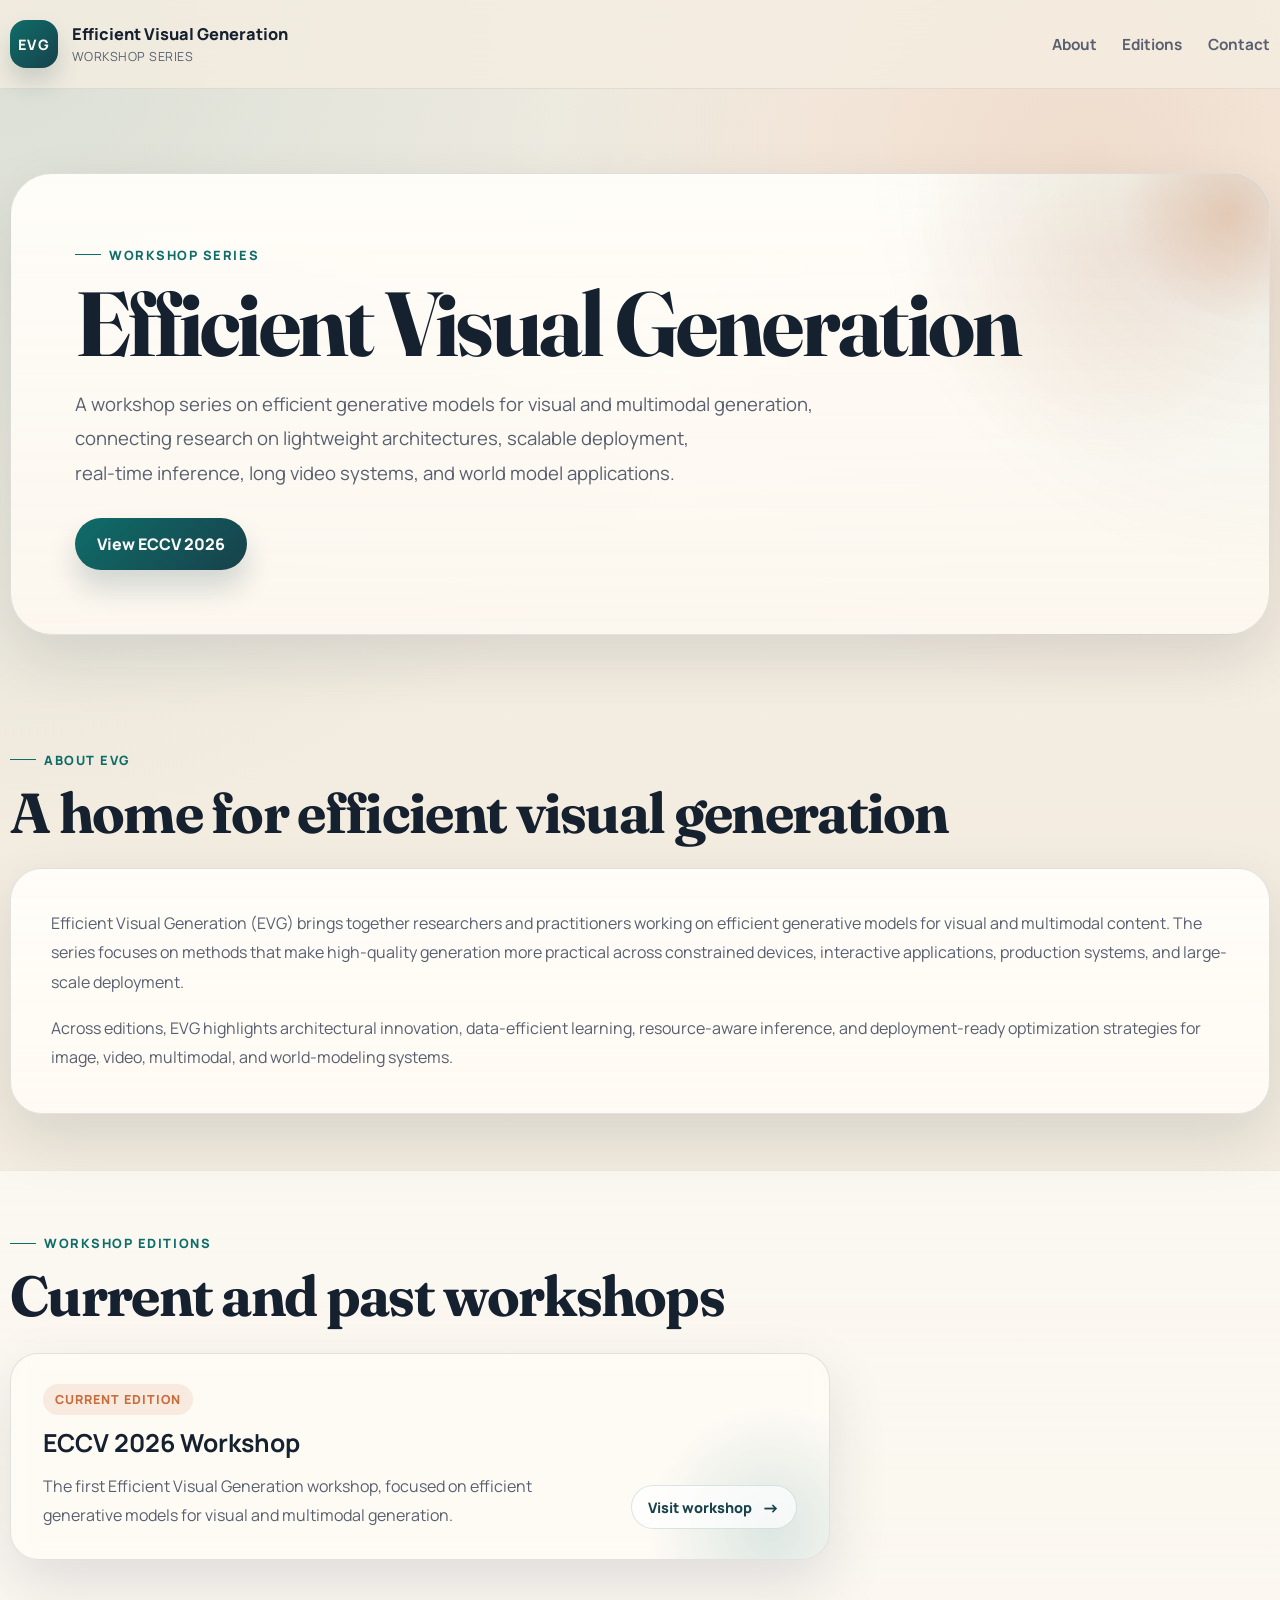
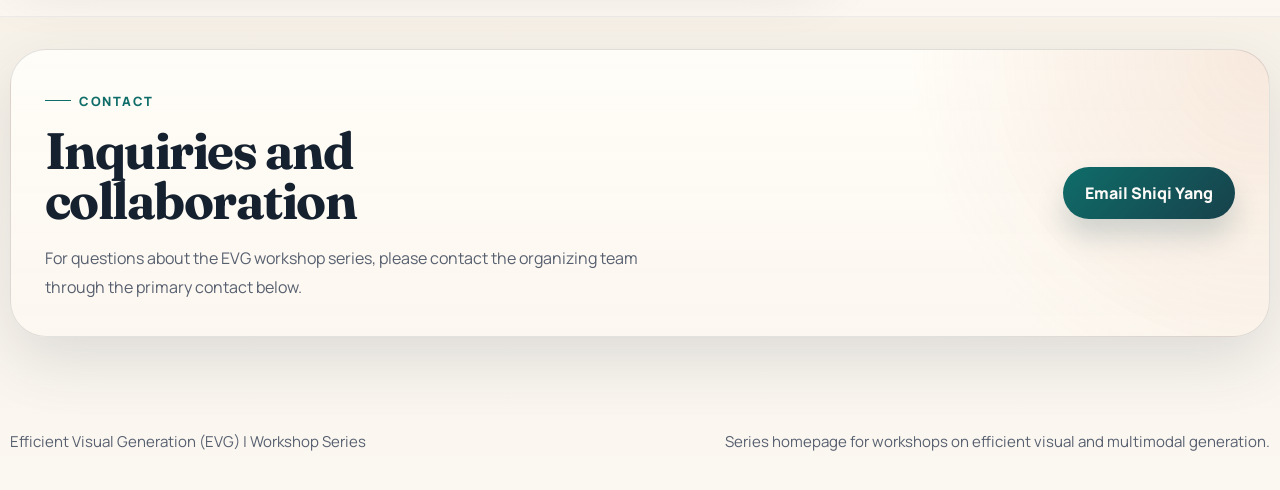
==== commit eaa90787: "update" ====
--- a/index.html
+++ b/index.html
@@ -46,7 +46,6 @@
             <nav class="site-nav" aria-label="Primary">
                 <a href="#about">About</a>
                 <a href="#editions">Editions</a>
-                <a href="#themes">Themes</a>
                 <a href="#contact">Contact</a>
             </nav>
         </div>
@@ -69,7 +68,6 @@
 
                     <div class="hero-actions">
                         <a class="button button-primary" href="workshops/eccv2026.html">View ECCV 2026</a>
-                        <a class="button button-secondary" href="#themes">Explore Themes</a>
                     </div>
                 </div>
             </div>
@@ -108,85 +106,17 @@
                 </div>
 
                 <div class="edition-grid">
-                    <article class="edition-card">
-                        <p class="topic-number">01</p>
-                        <span class="person-status">Current Edition</span>
-                        <h3>ECCV 2026 Workshop</h3>
-                        <p>
-                            The first Efficient Visual Generation workshop, focused on efficient generative models for
-                            visual and multimodal generation.
-                        </p>
-                        <div class="edition-meta">
-                            <span>ECCV 2026</span>
-                            <span>Official Workshop</span>
+                    <a class="edition-card edition-card-link" href="workshops/eccv2026.html">
+                        <div class="edition-card-copy">
+                            <span class="person-status">Current edition</span>
+                            <h3>ECCV 2026 Workshop</h3>
+                            <p>
+                                The first Efficient Visual Generation workshop, focused on efficient generative models
+                                for visual and multimodal generation.
+                            </p>
                         </div>
-                        <div class="person-actions">
-                            <a class="person-link" href="workshops/eccv2026.html">Open Workshop Page</a>
-                        </div>
-                    </article>
-                </div>
-            </div>
-        </section>
-
-        <section class="section" id="themes">
-            <div class="wrapper">
-                <div class="section-intro">
-                    <p class="eyebrow">Series Themes</p>
-                    <h2>Research directions we follow</h2>
-                </div>
-
-                <div class="topics-grid">
-                    <article class="topic-card">
-                        <p class="topic-number">01</p>
-                        <h3>Efficient Model Architectures</h3>
-                        <p class="topic-summary">
-                            Architectures that reduce compute and memory without sacrificing generative quality.
-                        </p>
-                        <ul class="topic-list">
-                            <li>Lightweight backbones for image, video, and multimodal generation</li>
-                            <li>Token, latent, and memory compression strategies</li>
-                            <li>Adaptive computation and resource-aware model design</li>
-                        </ul>
-                    </article>
-
-                    <article class="topic-card">
-                        <p class="topic-number">02</p>
-                        <h3>Efficient Training and Post-Training</h3>
-                        <p class="topic-summary">
-                            Methods that reduce the cost of adaptation, scaling, and refinement for generative systems.
-                        </p>
-                        <ul class="topic-list">
-                            <li>Data-efficient training, finetuning, and adaptation</li>
-                            <li>Post-training optimization for controllability and quality</li>
-                            <li>Distillation and alignment with limited compute budgets</li>
-                        </ul>
-                    </article>
-
-                    <article class="topic-card">
-                        <p class="topic-number">03</p>
-                        <h3>Inference and Deployment</h3>
-                        <p class="topic-summary">
-                            Practical methods for low-latency inference and deployment across edge and cloud platforms.
-                        </p>
-                        <ul class="topic-list">
-                            <li>Quantization, pruning, and model compression for generation</li>
-                            <li>Serving systems for scalable and real-time inference</li>
-                            <li>Deployment strategies for mobile, edge, and cloud settings</li>
-                        </ul>
-                    </article>
-
-                    <article class="topic-card">
-                        <p class="topic-number">04</p>
-                        <h3>Application-Specific Efficiency</h3>
-                        <p class="topic-summary">
-                            Efficiency challenges that emerge in demanding real-world generative applications.
-                        </p>
-                        <ul class="topic-list">
-                            <li>Streaming and interactive generation pipelines</li>
-                            <li>Long video, high-resolution, and temporally consistent synthesis</li>
-                            <li>Efficient world models and embodied rollout systems</li>
-                        </ul>
-                    </article>
+                        <span class="edition-link-label">Visit workshop <span aria-hidden="true">→</span></span>
+                    </a>
                 </div>
             </div>
         </section>
--- a/assets/css/style.css
+++ b/assets/css/style.css
@@ -255,6 +255,57 @@
   display: block;
 }
 
+.submission-notice {
+  position: relative;
+  display: grid;
+  gap: 4px;
+  max-width: 780px;
+  margin-top: 24px;
+  padding: 18px 24px 18px 74px;
+  border: 2px solid rgba(193, 45, 26, 0.82);
+  border-left-width: 8px;
+  border-radius: 20px;
+  background:
+    linear-gradient(135deg, rgba(255, 237, 141, 0.98), rgba(255, 204, 191, 0.95)),
+    #fff0b8;
+  color: #50120c;
+  box-shadow: 0 16px 34px rgba(193, 45, 26, 0.18);
+}
+
+.submission-notice::before {
+  content: "!";
+  position: absolute;
+  left: 24px;
+  top: 50%;
+  display: grid;
+  place-items: center;
+  width: 32px;
+  height: 32px;
+  border-radius: 999px;
+  background: #c12d1a;
+  color: #fffdf8;
+  font-size: 1.1rem;
+  font-weight: 900;
+  line-height: 1;
+  transform: translateY(-50%);
+  box-shadow: 0 10px 20px rgba(193, 45, 26, 0.28);
+}
+
+.submission-notice-label {
+  color: #8d1f12;
+  font-size: 1rem;
+  font-weight: 900;
+  letter-spacing: 0.08em;
+  line-height: 1.35;
+  text-transform: uppercase;
+}
+
+.submission-notice strong {
+  font-size: 1rem;
+  line-height: 1.35;
+  text-wrap: balance;
+}
+
 .hero-actions {
   display: flex;
   flex-wrap: wrap;
@@ -309,6 +360,11 @@
   box-shadow: 0 10px 18px rgba(23, 45, 58, 0.05);
 }
 
+.hero-tags li {
+  font-size: 1rem;
+  font-weight: 800;
+}
+
 .section {
   padding: 56px 0;
 }
@@ -407,6 +463,7 @@
 
 .topics-grid,
 .people-grid,
+.industrial-grid,
 .edition-grid {
   display: grid;
   gap: 22px;
@@ -426,15 +483,16 @@
 }
 
 .edition-grid {
-  grid-template-columns: minmax(0, 720px);
+  grid-template-columns: minmax(0, 820px);
 }
 
 .industrial-grid {
-  grid-template-columns: minmax(0, 620px);
+  grid-template-columns: repeat(3, minmax(0, 1fr));
 }
 
 .topic-card,
 .person-card,
+.industrial-card,
 .edition-card {
   border-radius: var(--radius-lg);
   background: var(--surface);
@@ -448,40 +506,90 @@
 }
 
 .edition-card {
-  padding: 30px;
+  display: grid;
+  grid-template-columns: minmax(0, 1fr) auto;
+  align-items: end;
+  gap: 28px;
+  padding: 30px 32px;
   border: 1px solid var(--line);
   box-shadow: var(--shadow);
 }
 
+.edition-card-link {
+  position: relative;
+  overflow: hidden;
+  isolation: isolate;
+  transition: transform 180ms ease, box-shadow 180ms ease, border-color 180ms ease;
+}
+
+.edition-card-link::before {
+  content: "";
+  position: absolute;
+  z-index: -1;
+  right: -72px;
+  bottom: -100px;
+  width: 260px;
+  height: 260px;
+  border-radius: 999px;
+  background: radial-gradient(circle, rgba(15, 109, 105, 0.14), transparent 68%);
+}
+
+.edition-card-link:hover,
+.edition-card-link:focus-visible {
+  border-color: rgba(15, 109, 105, 0.28);
+  box-shadow: 0 28px 60px rgba(23, 45, 58, 0.16);
+  transform: translateY(-3px);
+}
+
+.edition-card-link:focus-visible {
+  outline: 3px solid rgba(15, 109, 105, 0.34);
+  outline-offset: 4px;
+}
+
 .edition-card h3 {
-  margin-top: 14px;
+  margin-top: 12px;
   font-size: 1.55rem;
   line-height: 1.25;
   text-wrap: balance;
 }
 
-.edition-card p:not(.topic-number) {
+.edition-card p {
   margin-top: 14px;
   color: var(--muted);
   line-height: 1.78;
   text-wrap: pretty;
 }
 
-.edition-meta {
-  display: flex;
-  flex-wrap: wrap;
+.edition-link-label {
+  display: inline-flex;
+  align-items: center;
   gap: 10px;
-  margin-top: 18px;
-}
-
-.edition-meta span {
-  padding: 9px 12px;
+  min-height: 44px;
+  padding: 0 16px;
   border-radius: 999px;
   border: 1px solid rgba(15, 109, 105, 0.16);
-  background: rgba(255, 255, 255, 0.56);
+  background: rgba(255, 255, 255, 0.7);
   color: var(--teal-deep);
-  font-size: 0.88rem;
-  font-weight: 800;
+  font-size: 0.9rem;
+  font-weight: 800;
+  white-space: nowrap;
+  transition: background 180ms ease, color 180ms ease;
+}
+
+.edition-link-label span {
+  font-size: 1.2em;
+  transition: transform 180ms ease;
+}
+
+.edition-card-link:hover .edition-link-label,
+.edition-card-link:focus-visible .edition-link-label {
+  background: var(--teal-deep);
+  color: #fbfaf7;
+}
+
+.edition-card-link:hover .edition-link-label span,
+.edition-card-link:focus-visible .edition-link-label span {
+  transform: translateX(3px);
 }
 
 .topic-card::before {
@@ -567,13 +675,137 @@
   transition: transform 180ms ease, box-shadow 180ms ease, border-color 180ms ease;
 }
 
+.industrial-card {
+  display: grid;
+  gap: 16px;
+  padding: 24px;
+  min-height: 100%;
+  border: 1px solid var(--line);
+  box-shadow: var(--shadow);
+  transition: transform 180ms ease, box-shadow 180ms ease, border-color 180ms ease;
+}
+
+.industrial-header {
+  display: grid;
+  grid-template-columns: 52px minmax(0, 1fr);
+  gap: 14px;
+  align-items: center;
+}
+
+.industrial-logo {
+  display: grid;
+  width: 52px;
+  aspect-ratio: 1 / 1;
+  place-items: center;
+  border-radius: 16px;
+  overflow: hidden;
+  background:
+    linear-gradient(135deg, rgba(15, 109, 105, 0.12), rgba(201, 109, 60, 0.1)),
+    rgba(255, 255, 255, 0.72);
+  box-shadow: 0 12px 24px rgba(23, 45, 58, 0.1);
+}
+
+.industrial-logo-image {
+  width: 100%;
+  height: 100%;
+  object-fit: contain;
+}
+
+.industrial-copy {
+  min-width: 0;
+}
+
+.industrial-copy h3 {
+  margin-top: 8px;
+  font-size: 1.3rem;
+  line-height: 1.25;
+  text-wrap: balance;
+}
+
+.industrial-copy .person-status + h3 {
+  margin-top: 8px;
+}
+
+.industrial-details {
+  display: grid;
+  gap: 12px;
+}
+
+.industrial-speakers {
+  display: grid;
+  gap: 10px;
+}
+
+.industrial-speaker-item {
+  display: grid;
+  grid-template-columns: 48px minmax(0, 1fr);
+  gap: 12px;
+  align-items: center;
+}
+
+.industrial-speaker-avatar {
+  display: block;
+  width: 48px;
+  aspect-ratio: 1 / 1;
+  overflow: hidden;
+  border-radius: 16px;
+  background:
+    linear-gradient(180deg, rgba(255, 254, 250, 0.92), rgba(247, 239, 229, 0.9)),
+    var(--surface-strong);
+  box-shadow: 0 10px 20px rgba(23, 45, 58, 0.1);
+}
+
+.industrial-speaker-line,
+.industrial-demo-line,
+.industrial-credit-line {
+  color: var(--muted);
+  font-weight: 700;
+  line-height: 1.55;
+  text-wrap: pretty;
+}
+
+.industrial-speaker-line span,
+.industrial-demo-line span,
+.industrial-credit-line span {
+  display: block;
+  margin-bottom: 3px;
+  color: var(--teal);
+  font-size: 0.7rem;
+  font-weight: 800;
+  letter-spacing: 0.12em;
+  line-height: 1.3;
+  text-transform: uppercase;
+}
+
+.industrial-speaker-line a {
+  color: var(--ink);
+  font-weight: 900;
+}
+
+.industrial-credit-line a {
+  color: var(--teal-deep);
+  font-weight: 900;
+}
+
+.industrial-demo-line {
+  color: var(--ink);
+  font-weight: 800;
+}
+
+.industrial-speaker-placeholder {
+  color: var(--muted);
+  font-weight: 700;
+}
+
 .person-card-compact {
   grid-template-columns: 84px minmax(0, 1fr);
   padding: 22px;
 }
 
 .person-card:hover,
-.person-card:focus-within {
+.person-card:focus-within,
+.industrial-card:hover,
+.industrial-card:focus-within {
   transform: translateY(-3px);
   border-color: rgba(15, 109, 105, 0.2);
   box-shadow: 0 28px 60px rgba(23, 45, 58, 0.16);
@@ -606,7 +838,9 @@
 }
 
 .person-card:hover .person-photo,
-.person-card:focus-within .person-photo {
+.person-card:focus-within .person-photo,
+.industrial-card:hover .person-photo,
+.industrial-card:focus-within .person-photo {
   transform: scale(1.04);
 }
 
@@ -635,6 +869,13 @@
   text-transform: uppercase;
 }
 
+.person-status-tentative {
+  background: rgba(201, 109, 60, 0.18);
+  border: 1px solid rgba(201, 109, 60, 0.28);
+  box-shadow: 0 8px 18px rgba(201, 109, 60, 0.14);
+  color: #a84d24;
+}
+
 .person-name-link {
   color: inherit;
 }
@@ -646,6 +887,42 @@
 
 .person-role {
   font-weight: 600;
+}
+
+.person-format-note {
+  margin-top: 10px;
+  color: var(--teal-deep);
+  font-size: 0.82rem;
+  font-weight: 800;
+  letter-spacing: 0.08em;
+  line-height: 1.4;
+  text-transform: uppercase;
+}
+
+.person-talk {
+  grid-column: 1 / -1;
+  margin-top: 2px;
+  padding: 14px 16px;
+  border-radius: 18px;
+  border: 1px solid rgba(15, 109, 105, 0.14);
+  background:
+    linear-gradient(135deg, rgba(15, 109, 105, 0.08), rgba(201, 109, 60, 0.08)),
+    rgba(255, 255, 255, 0.58);
+  color: var(--ink);
+  font-size: 0.98rem;
+  font-weight: 800;
+  line-height: 1.45;
+  text-wrap: balance;
+}
+
+.person-talk span {
+  display: block;
+  margin-bottom: 5px;
+  color: var(--teal);
+  font-size: 0.72rem;
+  font-weight: 800;
+  letter-spacing: 0.12em;
+  text-transform: uppercase;
 }
 
 .person-note {
@@ -725,7 +1002,8 @@
     display: grid;
   }
 
-  .people-grid {
+  .people-grid,
+  .industrial-grid {
     grid-template-columns: repeat(2, minmax(0, 1fr));
   }
 
@@ -767,8 +1045,15 @@
 
   .topics-grid,
   .people-grid,
+  .industrial-grid,
   .organizers-grid {
     grid-template-columns: 1fr;
+  }
+
+  .edition-card {
+    grid-template-columns: 1fr;
+    align-items: start;
+    gap: 20px;
   }
 }
 
@@ -789,7 +1074,18 @@
     width: 100%;
   }
 
-  .person-card {
+  .submission-notice {
+    padding: 16px 16px 16px 62px;
+  }
+
+  .submission-notice::before {
+    left: 18px;
+    width: 30px;
+    height: 30px;
+  }
+
+  .person-card,
+  .industrial-card {
     grid-template-columns: 1fr;
   }
 
@@ -802,6 +1098,7 @@
   .panel,
   .topic-card,
   .person-card,
+  .industrial-card,
   .contact-card {
     border-radius: 24px;
   }
@@ -810,8 +1107,14 @@
   .panel,
   .topic-card,
   .person-card,
+  .industrial-card,
   .contact-card {
     padding-left: 22px;
     padding-right: 22px;
   }
-}
+
+  .edition-card {
+    padding: 24px 22px;
+    border-radius: 24px;
+  }
+}
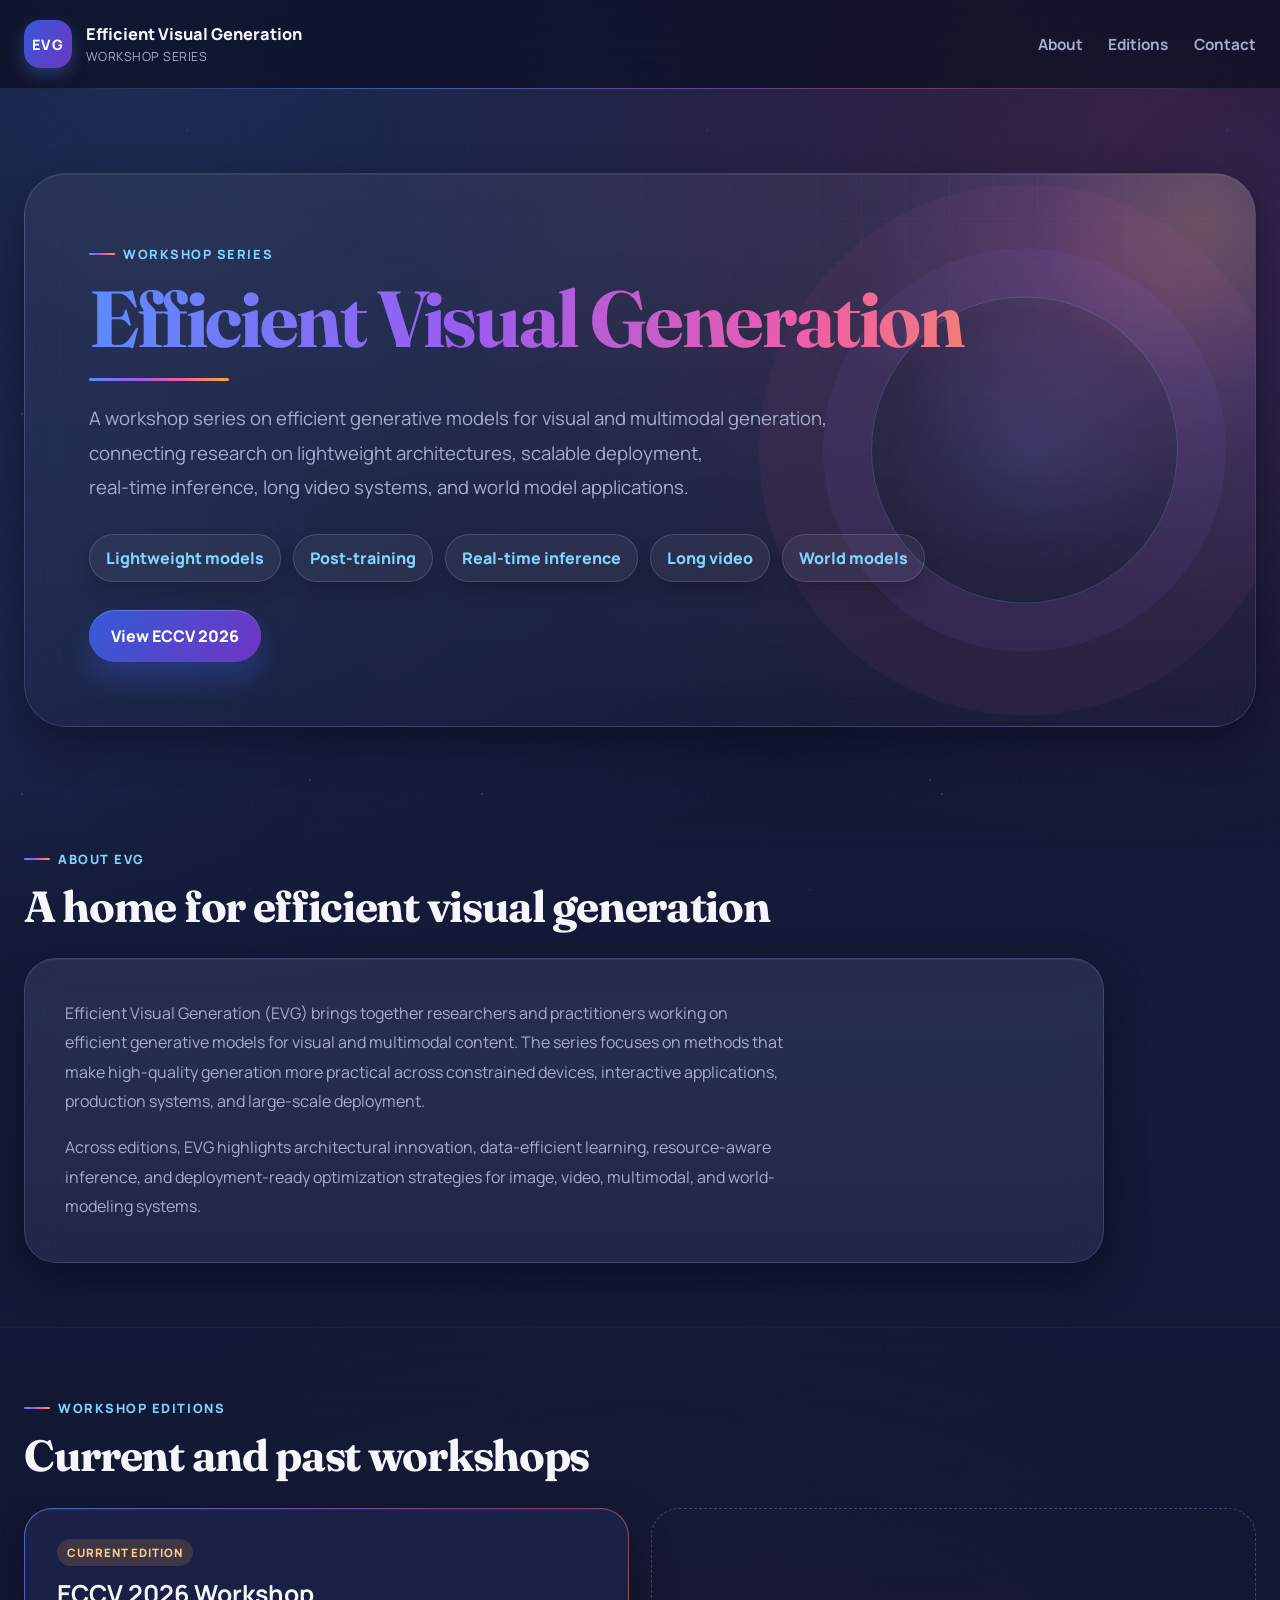
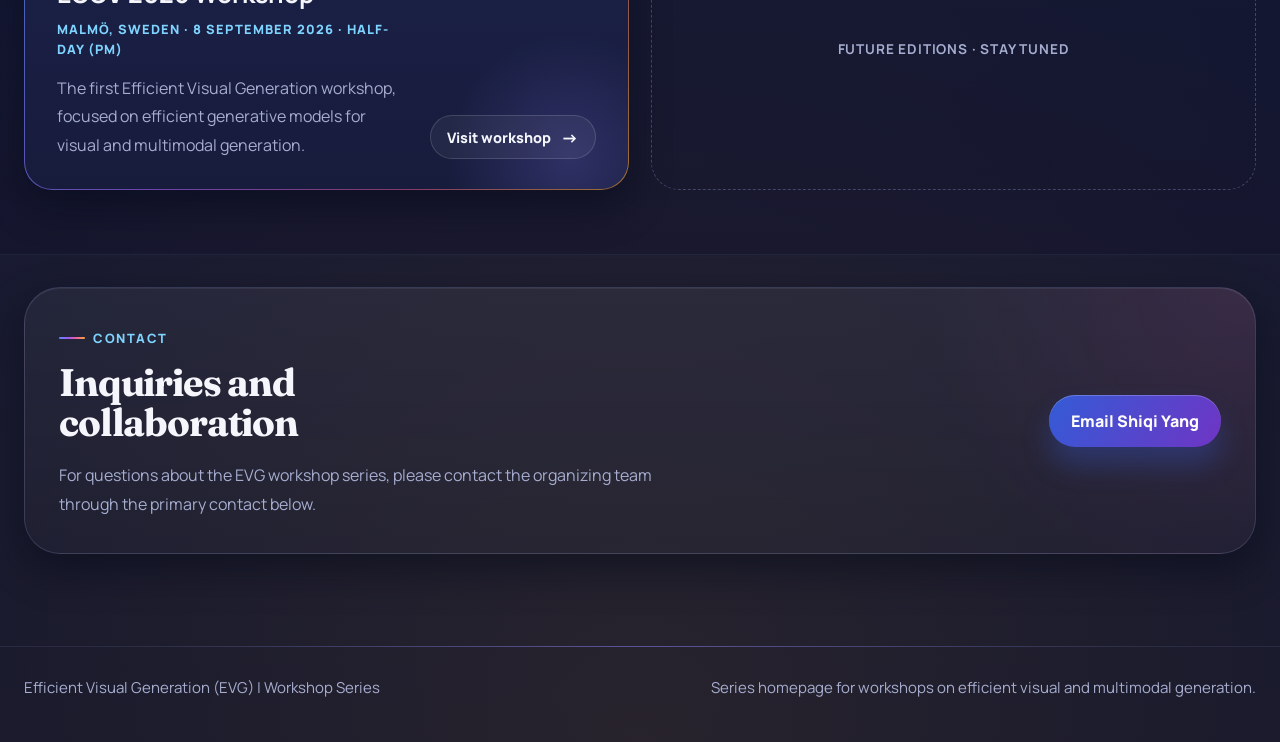
==== commit 6f63d381: "update" ====
--- a/index.html
+++ b/index.html
@@ -4,6 +4,7 @@
 <head>
     <meta charset="utf-8">
     <meta name="viewport" content="width=device-width, initial-scale=1">
+    <meta name="theme-color" content="#10142c">
     <title>Efficient Visual Generation | Workshop Series</title>
     <meta name="description"
         content="Efficient Visual Generation (EVG): a workshop series on efficient generative models for visual and multimodal generation.">
@@ -15,11 +16,15 @@
     <meta property="og:description"
         content="A workshop series on efficient generative models for visual and multimodal generation.">
     <meta property="og:url" content="https://efficientvg.github.io/">
+    <meta property="og:image" content="https://efficientvg.github.io/assets/og/og-series.png">
+    <meta property="og:image:width" content="2400">
+    <meta property="og:image:height" content="1260">
 
     <meta name="twitter:card" content="summary_large_image">
     <meta name="twitter:title" content="Efficient Visual Generation | Workshop Series">
     <meta name="twitter:description"
         content="A workshop series on efficient generative models for visual and multimodal generation.">
+    <meta name="twitter:image" content="https://efficientvg.github.io/assets/og/og-series.png">
 
     <link rel="preconnect" href="https://fonts.googleapis.com">
     <link rel="preconnect" href="https://fonts.gstatic.com" crossorigin>
@@ -29,10 +34,11 @@
 
     <link rel="icon" href="assets/favicon.svg" type="image/svg+xml">
     <link rel="apple-touch-icon" href="assets/favicon.svg">
-    <link rel="stylesheet" href="assets/css/style.css">
+    <link rel="stylesheet" href="assets/css/style.css?v=20260718-dark">
 </head>
 
 <body>
+    <a class="skip-link" href="#top">Skip to content</a>
     <header class="site-header">
         <div class="wrapper site-header-inner">
             <a class="brand" href="#top" aria-label="Efficient Visual Generation series home">
@@ -55,6 +61,7 @@
         <section class="hero">
             <div class="wrapper hero-grid hero-grid-single">
                 <div class="hero-copy">
+                    <div class="hero-orb" aria-hidden="true"></div>
                     <p class="eyebrow">Workshop Series</p>
                     <h1>Efficient Visual Generation</h1>
                     <p class="hero-lede">
@@ -65,6 +72,14 @@
                         <span class="hero-lede-line">real-time inference, long video systems, and world model
                             applications.</span>
                     </p>
+
+                    <ul class="hero-tags" aria-label="Focus areas">
+                        <li>Lightweight models</li>
+                        <li>Post-training</li>
+                        <li>Real-time inference</li>
+                        <li>Long video</li>
+                        <li>World models</li>
+                    </ul>
 
                     <div class="hero-actions">
                         <a class="button button-primary" href="workshops/eccv2026.html">View ECCV 2026</a>
@@ -110,6 +125,7 @@
                         <div class="edition-card-copy">
                             <span class="person-status">Current edition</span>
                             <h3>ECCV 2026 Workshop</h3>
+                            <p class="edition-meta">Malmö, Sweden · 8 September 2026 · Half-day (PM)</p>
                             <p>
                                 The first Efficient Visual Generation workshop, focused on efficient generative models
                                 for visual and multimodal generation.
@@ -117,6 +133,7 @@
                         </div>
                         <span class="edition-link-label">Visit workshop <span aria-hidden="true">→</span></span>
                     </a>
+                    <div class="edition-card-ghost" aria-hidden="true">Future editions · Stay tuned</div>
                 </div>
             </div>
         </section>
--- a/assets/css/style.css
+++ b/assets/css/style.css
@@ -1,20 +1,25 @@
 :root {
-  --bg: #f4ede1;
-  --bg-strong: #fff9f0;
-  --surface: rgba(255, 252, 247, 0.8);
-  --surface-strong: #fffdf8;
-  --ink: #162130;
-  --muted: #586070;
-  --line: rgba(22, 33, 48, 0.12);
-  --teal: #0f6d69;
-  --teal-deep: #17414b;
-  --warm: #c96d3c;
-  --warm-soft: rgba(201, 109, 60, 0.12);
-  --shadow: 0 24px 60px rgba(23, 45, 58, 0.12);
+  --surface: rgba(164, 180, 255, 0.075);
+  --surface-strong: rgba(174, 189, 255, 0.12);
+  --ink: #f5f6fb;
+  --muted: #a6adcf;
+  --line: rgba(174, 189, 255, 0.17);
+  --accent: #8177f2;
+  --accent-text: #7fd4ff;
+  --accent-blue: #5b8cff;
+  --accent-violet: #9b5cf0;
+  --accent-pink: #ef5da8;
+  --accent-amber: #f7a934;
+  --warm: #f7a934;
+  --warm-text: #ffc98a;
+  --warm-soft: rgba(247, 169, 52, 0.16);
+  --gradient-brand: linear-gradient(100deg, var(--accent-blue) 0%, var(--accent-violet) 35%, var(--accent-pink) 65%, var(--accent-amber) 100%);
+  --gradient-button: linear-gradient(120deg, #345bd6 0%, #6f35c4 100%);
+  --shadow: 0 16px 40px rgba(3, 6, 20, 0.45), inset 0 1px 0 rgba(255, 255, 255, 0.06);
   --radius-lg: 28px;
   --radius-md: 20px;
   --radius-sm: 14px;
-  --wrapper: min(1460px, calc(100vw - 20px));
+  --wrapper: min(1400px, calc(100vw - 48px));
 }
 
 * {
@@ -22,17 +27,91 @@
 }
 
 html {
+  min-height: 100%;
   scroll-behavior: smooth;
+  color-scheme: dark;
+  background: #10142c;
+}
+
+::selection {
+  background: rgba(129, 119, 242, 0.45);
+  color: #ffffff;
+}
+
+:focus-visible {
+  outline: 2px solid rgba(127, 212, 255, 0.85);
+  outline-offset: 3px;
+}
+
+section[id] {
+  scroll-margin-top: 104px;
+}
+
+@media (prefers-reduced-motion: reduce) {
+  html {
+    scroll-behavior: auto;
+  }
+
+  *,
+  *::before,
+  *::after {
+    transition-duration: 0.01ms !important;
+  }
+
+  .button:hover,
+  .edition-card-link:hover,
+  .person-card:hover,
+  .industrial-card:hover {
+    transform: none;
+  }
 }
 
 body {
+  position: relative;
   margin: 0;
+  min-height: 100svh;
+  overflow-x: clip;
   color: var(--ink);
   font-family: "Manrope", sans-serif;
   background:
-    radial-gradient(circle at top left, rgba(15, 109, 105, 0.12), transparent 34%),
-    radial-gradient(circle at 85% 8%, rgba(201, 109, 60, 0.14), transparent 24%),
-    linear-gradient(180deg, #f6efe5 0%, #f2ebde 52%, #fbf7f1 100%);
+    radial-gradient(circle at 12% 0%, rgba(91, 140, 255, 0.2), transparent 38%),
+    radial-gradient(circle at 88% 4%, rgba(239, 93, 168, 0.16), transparent 30%),
+    radial-gradient(circle at 50% 100%, rgba(247, 169, 52, 0.1), transparent 45%),
+    linear-gradient(180deg, #10142c 0%, #141a38 45%, #10142c 100%);
+  background-repeat: no-repeat;
+}
+
+body::before {
+  content: "";
+  position: fixed;
+  inset: 0;
+  z-index: 0;
+  pointer-events: none;
+  opacity: 0.55;
+  background-image:
+    radial-gradient(1.4px 1.4px at 22px 34px, rgba(255, 255, 255, 0.5), transparent),
+    radial-gradient(1px 1px at 187px 130px, rgba(255, 255, 255, 0.38), transparent),
+    radial-gradient(1.2px 1.2px at 310px 220px, rgba(255, 255, 255, 0.45), transparent),
+    radial-gradient(1px 1px at 420px 68px, rgba(255, 255, 255, 0.3), transparent),
+    radial-gradient(1.3px 1.3px at 96px 300px, rgba(255, 255, 255, 0.4), transparent),
+    radial-gradient(1px 1px at 250px 390px, rgba(255, 255, 255, 0.32), transparent);
+  background-size: 460px 380px, 520px 460px, 620px 560px, 480px 420px, 700px 640px, 560px 500px;
+}
+
+body::after {
+  content: "";
+  position: fixed;
+  inset: 0;
+  z-index: 0;
+  pointer-events: none;
+  background:
+    radial-gradient(720px 560px at 108% 32%, rgba(155, 92, 240, 0.09), transparent 70%),
+    radial-gradient(680px 520px at -8% 72%, rgba(91, 140, 255, 0.07), transparent 70%);
+}
+
+main {
+  position: relative;
+  z-index: 1;
 }
 
 img {
@@ -68,8 +147,19 @@
   top: 0;
   z-index: 20;
   backdrop-filter: blur(18px);
-  background: rgba(244, 237, 225, 0.82);
-  border-bottom: 1px solid rgba(22, 33, 48, 0.08);
+  background: rgba(13, 17, 38, 0.78);
+  border-bottom: 1px solid rgba(174, 189, 255, 0.1);
+}
+
+.site-header::after {
+  content: "";
+  position: absolute;
+  left: 0;
+  right: 0;
+  bottom: -1px;
+  height: 1px;
+  pointer-events: none;
+  background: linear-gradient(90deg, transparent 4%, rgba(91, 140, 255, 0.55) 30%, rgba(155, 92, 240, 0.5) 52%, rgba(239, 93, 168, 0.4) 72%, transparent 96%);
 }
 
 .site-header-inner {
@@ -93,12 +183,28 @@
   width: 48px;
   height: 48px;
   border-radius: 16px;
-  background: linear-gradient(135deg, var(--teal) 0%, var(--teal-deep) 100%);
-  color: #fbf8f2;
+  background: var(--gradient-button);
+  color: #fffdfb;
   font-weight: 800;
   letter-spacing: 0.08em;
   font-size: 0.9rem;
-  box-shadow: 0 14px 24px rgba(23, 65, 75, 0.18);
+  box-shadow: 0 6px 16px rgba(91, 140, 255, 0.3);
+}
+
+.skip-link {
+  position: absolute;
+  z-index: 30;
+  left: 16px;
+  top: -64px;
+  padding: 12px 18px;
+  border-radius: 999px;
+  background: var(--gradient-button);
+  color: #fffdfb;
+  font-weight: 800;
+}
+
+.skip-link:focus-visible {
+  top: 12px;
 }
 
 .brand-copy {
@@ -143,7 +249,7 @@
   width: 100%;
   height: 2px;
   border-radius: 999px;
-  background: var(--teal);
+  background: var(--gradient-brand);
   transform: scaleX(0);
   transform-origin: left center;
   transition: transform 180ms ease;
@@ -188,22 +294,53 @@
   overflow: hidden;
   padding: clamp(36px, 5vw, 64px);
   border-radius: 42px;
+  backdrop-filter: blur(20px);
   background:
-    radial-gradient(circle at top right, rgba(15, 109, 105, 0.08), transparent 30%),
-    radial-gradient(circle at 88% 18%, rgba(201, 109, 60, 0.14), transparent 18%),
-    linear-gradient(180deg, rgba(255, 253, 248, 0.98), rgba(253, 248, 240, 0.9));
+    radial-gradient(circle at top right, rgba(91, 140, 255, 0.16), transparent 32%),
+    radial-gradient(circle at 88% 18%, rgba(239, 93, 168, 0.14), transparent 20%),
+    linear-gradient(180deg, rgba(255, 255, 255, 0.06), rgba(255, 255, 255, 0.02));
 }
 
 .hero-copy::before {
   content: "";
   position: absolute;
-  right: -70px;
-  top: -70px;
-  width: 220px;
-  height: 220px;
-  border-radius: 999px;
-  background: radial-gradient(circle, rgba(201, 109, 60, 0.28), transparent 70%);
+  right: -120px;
+  top: -120px;
+  width: 340px;
+  height: 340px;
+  border-radius: 999px;
+  background: radial-gradient(circle, rgba(247, 169, 52, 0.18), transparent 70%);
   pointer-events: none;
+  z-index: -1;
+}
+
+.hero-orb {
+  position: absolute;
+  z-index: -1;
+  right: clamp(28px, 6vw, 96px);
+  top: 50%;
+  transform: translateY(-50%);
+  width: clamp(240px, 24vw, 400px);
+  aspect-ratio: 1;
+  border-radius: 50%;
+  border: 1px solid rgba(127, 212, 255, 0.2);
+  box-shadow: 0 0 0 48px rgba(129, 119, 242, 0.08), 0 0 0 112px rgba(239, 93, 168, 0.05);
+  background: radial-gradient(circle, rgba(91, 140, 255, 0.14), transparent 65%);
+  pointer-events: none;
+}
+
+.hero-copy::after {
+  content: "";
+  position: absolute;
+  inset: 0;
+  z-index: -1;
+  pointer-events: none;
+  background-image:
+    linear-gradient(rgba(174, 189, 255, 0.05) 1px, transparent 1px),
+    linear-gradient(90deg, rgba(174, 189, 255, 0.05) 1px, transparent 1px);
+  background-size: 44px 44px;
+  -webkit-mask-image: radial-gradient(130% 130% at 88% -10%, rgba(0, 0, 0, 0.85), transparent 58%);
+  mask-image: radial-gradient(130% 130% at 88% -10%, rgba(0, 0, 0, 0.85), transparent 58%);
 }
 
 .eyebrow,
@@ -215,15 +352,16 @@
   font-weight: 800;
   letter-spacing: 0.12em;
   text-transform: uppercase;
-  color: var(--teal);
+  color: var(--accent-text);
 }
 
 .eyebrow::before,
 .panel-label::before {
   content: "";
   width: 26px;
-  height: 1px;
-  background: currentColor;
+  height: 2px;
+  border-radius: 999px;
+  background: var(--gradient-brand);
 }
 
 .hero h1,
@@ -231,16 +369,21 @@
 .contact-copy h2 {
   font-family: "Fraunces", serif;
   font-optical-sizing: auto;
-  line-height: 0.98;
+  line-height: 1.04;
   letter-spacing: -0.03em;
 }
 
 .hero h1 {
   max-width: none;
   margin-top: 18px;
-  font-size: clamp(3.7rem, 7.1vw, 6.3rem);
-  line-height: 0.92;
+  font-size: clamp(3rem, 6.2vw, 6rem);
+  line-height: 0.95;
   white-space: nowrap;
+  background: var(--gradient-brand);
+  -webkit-background-clip: text;
+  background-clip: text;
+  color: transparent;
+  -webkit-text-fill-color: transparent;
 }
 
 .hero-lede {
@@ -251,6 +394,16 @@
   line-height: 1.85;
 }
 
+.hero-lede::before {
+  content: "";
+  display: block;
+  width: 140px;
+  height: 3px;
+  margin-bottom: 20px;
+  border-radius: 999px;
+  background: var(--gradient-brand);
+}
+
 .hero-lede-line {
   display: block;
 }
@@ -262,14 +415,14 @@
   max-width: 780px;
   margin-top: 24px;
   padding: 18px 24px 18px 74px;
-  border: 2px solid rgba(193, 45, 26, 0.82);
+  border: 2px solid rgba(239, 93, 168, 0.55);
   border-left-width: 8px;
   border-radius: 20px;
   background:
-    linear-gradient(135deg, rgba(255, 237, 141, 0.98), rgba(255, 204, 191, 0.95)),
-    #fff0b8;
-  color: #50120c;
-  box-shadow: 0 16px 34px rgba(193, 45, 26, 0.18);
+    linear-gradient(135deg, rgba(239, 93, 168, 0.16), rgba(247, 169, 52, 0.1)),
+    rgba(20, 9, 14, 0.55);
+  color: #ffe4f0;
+  box-shadow: 0 12px 28px rgba(239, 93, 168, 0.14);
 }
 
 .submission-notice::before {
@@ -282,27 +435,27 @@
   width: 32px;
   height: 32px;
   border-radius: 999px;
-  background: #c12d1a;
-  color: #fffdf8;
+  background: linear-gradient(135deg, #ef5da8, #f7a934);
+  color: #1a0712;
   font-size: 1.1rem;
   font-weight: 900;
   line-height: 1;
   transform: translateY(-50%);
-  box-shadow: 0 10px 20px rgba(193, 45, 26, 0.28);
+  box-shadow: 0 10px 20px rgba(239, 93, 168, 0.3);
 }
 
 .submission-notice-label {
-  color: #8d1f12;
-  font-size: 1rem;
+  color: #ffb8d9;
+  font-size: 0.74rem;
   font-weight: 900;
-  letter-spacing: 0.08em;
+  letter-spacing: 0.14em;
   line-height: 1.35;
   text-transform: uppercase;
 }
 
 .submission-notice strong {
-  font-size: 1rem;
-  line-height: 1.35;
+  font-size: 1.08rem;
+  line-height: 1.4;
   text-wrap: balance;
 }
 
@@ -330,14 +483,19 @@
 }
 
 .button-primary {
-  background: linear-gradient(135deg, var(--teal) 0%, var(--teal-deep) 100%);
-  color: #fbfaf7;
-  box-shadow: 0 18px 28px rgba(23, 65, 75, 0.18);
+  background: var(--gradient-button);
+  color: #fffdfb;
+  box-shadow: 0 18px 28px rgba(52, 91, 214, 0.32), inset 0 1px 0 rgba(255, 255, 255, 0.22);
+}
+
+.button-primary:hover,
+.button-primary:focus-visible {
+  box-shadow: 0 18px 40px rgba(91, 92, 220, 0.5), 0 0 24px rgba(111, 53, 196, 0.35), inset 0 1px 0 rgba(255, 255, 255, 0.28);
 }
 
 .button-secondary {
-  border: 1px solid rgba(15, 109, 105, 0.2);
-  background: rgba(255, 255, 255, 0.55);
+  border: 1px solid rgba(255, 255, 255, 0.18);
+  background: rgba(255, 255, 255, 0.06);
   color: var(--ink);
 }
 
@@ -352,12 +510,12 @@
 .key-points span {
   padding: 12px 16px;
   border-radius: 999px;
-  border: 1px solid rgba(15, 109, 105, 0.18);
-  background: rgba(255, 255, 255, 0.7);
-  color: var(--teal-deep);
+  border: 1px solid rgba(255, 255, 255, 0.14);
+  background: rgba(255, 255, 255, 0.05);
+  color: var(--accent-text);
   font-weight: 700;
   font-size: 0.92rem;
-  box-shadow: 0 10px 18px rgba(23, 45, 58, 0.05);
+  box-shadow: 0 10px 18px rgba(0, 0, 0, 0.2);
 }
 
 .hero-tags li {
@@ -366,15 +524,15 @@
 }
 
 .section {
-  padding: 56px 0;
+  padding: 64px 0;
 }
 
 .section-muted {
   background:
-    linear-gradient(180deg, rgba(255, 255, 255, 0.28), rgba(255, 255, 255, 0.14)),
-    rgba(253, 248, 241, 0.74);
-  border-top: 1px solid rgba(22, 33, 48, 0.06);
-  border-bottom: 1px solid rgba(22, 33, 48, 0.06);
+    linear-gradient(180deg, rgba(91, 140, 255, 0.05), rgba(155, 92, 240, 0.03)),
+    rgba(8, 10, 24, 0.35);
+  border-top: 1px solid rgba(255, 255, 255, 0.04);
+  border-bottom: 1px solid rgba(255, 255, 255, 0.04);
 }
 
 .section-compact {
@@ -389,21 +547,15 @@
 .section-intro h2 {
   margin-top: 16px;
   max-width: none;
-  font-size: clamp(2.45rem, 4.4vw, 4.6rem);
-  text-wrap: nowrap;
+  font-size: clamp(2.2rem, 3.4vw, 3.6rem);
+  text-wrap: balance;
 }
 
 .contact-copy h2 {
   margin-top: 16px;
   max-width: 16ch;
-  font-size: clamp(2.2rem, 4vw, 3.5rem);
+  font-size: clamp(2rem, 3vw, 3rem);
   text-wrap: balance;
-}
-
-#overview .section-intro h2 {
-  max-width: none;
-  font-size: clamp(2.3rem, 3.8vw, 4.1rem);
-  line-height: 1.02;
 }
 
 #overview .section-intro {
@@ -426,19 +578,20 @@
 }
 
 .overview-grid-single {
-  grid-template-columns: 1fr;
+  grid-template-columns: minmax(0, 1080px);
 }
 
 .panel {
   padding: clamp(28px, 3.2vw, 40px);
   border-radius: 32px;
   background:
-    linear-gradient(180deg, rgba(255, 253, 248, 0.9), rgba(255, 250, 244, 0.82)),
+    linear-gradient(180deg, rgba(255, 255, 255, 0.04), rgba(255, 255, 255, 0.015)),
     var(--surface);
-  backdrop-filter: blur(10px);
+  backdrop-filter: blur(16px);
 }
 
 .panel p {
+  max-width: 72ch;
   color: var(--muted);
   line-height: 1.85;
   text-wrap: pretty;
@@ -450,7 +603,7 @@
 
 .panel-accent {
   background:
-    linear-gradient(180deg, rgba(201, 109, 60, 0.08), rgba(255, 255, 255, 0.78)),
+    linear-gradient(180deg, rgba(247, 169, 52, 0.1), rgba(255, 255, 255, 0.02)),
     var(--surface-strong);
 }
 
@@ -483,11 +636,27 @@
 }
 
 .edition-grid {
-  grid-template-columns: minmax(0, 820px);
+  grid-template-columns: repeat(2, minmax(0, 1fr));
+  max-width: 1240px;
+}
+
+.edition-card-ghost {
+  display: grid;
+  place-items: center;
+  min-height: 100%;
+  padding: 30px 32px;
+  border: 1px dashed rgba(174, 189, 255, 0.28);
+  border-radius: var(--radius-lg);
+  color: var(--muted);
+  font-weight: 700;
+  letter-spacing: 0.06em;
+  text-transform: uppercase;
+  font-size: 0.85rem;
 }
 
 .industrial-grid {
-  grid-template-columns: repeat(3, minmax(0, 1fr));
+  grid-template-columns: repeat(2, minmax(0, 1fr));
+  max-width: 1120px;
 }
 
 .topic-card,
@@ -519,7 +688,11 @@
   position: relative;
   overflow: hidden;
   isolation: isolate;
-  transition: transform 180ms ease, box-shadow 180ms ease, border-color 180ms ease;
+  border: 1px solid transparent;
+  background:
+    linear-gradient(180deg, #1b2148, #171c3c) padding-box,
+    linear-gradient(120deg, rgba(91, 140, 255, 0.7), rgba(155, 92, 240, 0.65) 38%, rgba(239, 93, 168, 0.5) 70%, rgba(247, 169, 52, 0.6)) border-box;
+  transition: transform 180ms ease, box-shadow 180ms ease;
 }
 
 .edition-card-link::before {
@@ -531,18 +704,17 @@
   width: 260px;
   height: 260px;
   border-radius: 999px;
-  background: radial-gradient(circle, rgba(15, 109, 105, 0.14), transparent 68%);
+  background: radial-gradient(circle, rgba(129, 119, 242, 0.22), transparent 68%);
 }
 
 .edition-card-link:hover,
 .edition-card-link:focus-visible {
-  border-color: rgba(15, 109, 105, 0.28);
-  box-shadow: 0 28px 60px rgba(23, 45, 58, 0.16);
+  box-shadow: 0 28px 60px rgba(0, 0, 0, 0.55), 0 0 34px rgba(129, 119, 242, 0.25);
   transform: translateY(-3px);
 }
 
 .edition-card-link:focus-visible {
-  outline: 3px solid rgba(15, 109, 105, 0.34);
+  outline: 3px solid rgba(129, 119, 242, 0.5);
   outline-offset: 4px;
 }
 
@@ -558,6 +730,16 @@
   color: var(--muted);
   line-height: 1.78;
   text-wrap: pretty;
+}
+
+.edition-card .edition-meta {
+  margin-top: 10px;
+  color: var(--accent-text);
+  font-size: 0.8rem;
+  font-weight: 800;
+  letter-spacing: 0.08em;
+  line-height: 1.6;
+  text-transform: uppercase;
 }
 
 .edition-link-label {
@@ -567,9 +749,9 @@
   min-height: 44px;
   padding: 0 16px;
   border-radius: 999px;
-  border: 1px solid rgba(15, 109, 105, 0.16);
-  background: rgba(255, 255, 255, 0.7);
-  color: var(--teal-deep);
+  border: 1px solid rgba(255, 255, 255, 0.14);
+  background: rgba(255, 255, 255, 0.05);
+  color: var(--ink);
   font-size: 0.9rem;
   font-weight: 800;
   white-space: nowrap;
@@ -583,8 +765,8 @@
 
 .edition-card-link:hover .edition-link-label,
 .edition-card-link:focus-visible .edition-link-label {
-  background: var(--teal-deep);
-  color: #fbfaf7;
+  background: var(--gradient-button);
+  color: #fffdfb;
 }
 
 .edition-card-link:hover .edition-link-label span,
@@ -599,11 +781,11 @@
   width: 110px;
   height: 110px;
   border-radius: 999px;
-  background: radial-gradient(circle, rgba(15, 109, 105, 0.12), transparent 68%);
+  background: radial-gradient(circle, rgba(129, 119, 242, 0.2), transparent 68%);
 }
 
 .topic-number {
-  color: var(--warm);
+  color: var(--warm-text);
   font-weight: 800;
   letter-spacing: 0.12em;
   font-size: 0.82rem;
@@ -617,7 +799,7 @@
 }
 
 .person-copy h3 {
-  font-size: 1.3rem;
+  font-size: 1.42rem;
   line-height: 1.3;
   text-wrap: balance;
 }
@@ -660,8 +842,8 @@
   width: 7px;
   height: 7px;
   border-radius: 999px;
-  background: var(--teal);
-  box-shadow: 0 0 0 5px rgba(15, 109, 105, 0.1);
+  background: var(--accent);
+  box-shadow: 0 0 0 5px rgba(129, 119, 242, 0.18);
   transform: translateY(-50%);
 }
 
@@ -677,6 +859,7 @@
 
 .industrial-card {
   display: grid;
+  align-content: start;
   gap: 16px;
   padding: 24px;
   min-height: 100%;
@@ -697,12 +880,11 @@
   width: 52px;
   aspect-ratio: 1 / 1;
   place-items: center;
+  padding: 7px;
   border-radius: 16px;
   overflow: hidden;
-  background:
-    linear-gradient(135deg, rgba(15, 109, 105, 0.12), rgba(201, 109, 60, 0.1)),
-    rgba(255, 255, 255, 0.72);
-  box-shadow: 0 12px 24px rgba(23, 45, 58, 0.1);
+  background: #ffffff;
+  box-shadow: 0 0 0 1px rgba(174, 189, 255, 0.22), 0 12px 24px rgba(0, 0, 0, 0.35);
 }
 
 .industrial-logo-image {
@@ -748,11 +930,10 @@
   width: 48px;
   aspect-ratio: 1 / 1;
   overflow: hidden;
-  border-radius: 16px;
-  background:
-    linear-gradient(180deg, rgba(255, 254, 250, 0.92), rgba(247, 239, 229, 0.9)),
-    var(--surface-strong);
-  box-shadow: 0 10px 20px rgba(23, 45, 58, 0.1);
+  border-radius: 50%;
+  padding: 2px;
+  background: var(--gradient-brand);
+  box-shadow: 0 10px 20px rgba(0, 0, 0, 0.35);
 }
 
 .industrial-speaker-line,
@@ -769,7 +950,7 @@
 .industrial-credit-line span {
   display: block;
   margin-bottom: 3px;
-  color: var(--teal);
+  color: var(--accent-text);
   font-size: 0.7rem;
   font-weight: 800;
   letter-spacing: 0.12em;
@@ -783,7 +964,7 @@
 }
 
 .industrial-credit-line a {
-  color: var(--teal-deep);
+  color: var(--accent-text);
   font-weight: 900;
 }
 
@@ -807,8 +988,8 @@
 .industrial-card:hover,
 .industrial-card:focus-within {
   transform: translateY(-3px);
-  border-color: rgba(15, 109, 105, 0.2);
-  box-shadow: 0 28px 60px rgba(23, 45, 58, 0.16);
+  border-color: rgba(129, 119, 242, 0.35);
+  box-shadow: 0 28px 60px rgba(0, 0, 0, 0.55), 0 0 0 1px rgba(129, 119, 242, 0.14);
 }
 
 .person-media {
@@ -816,17 +997,26 @@
   display: block;
   width: 108px;
   aspect-ratio: 1 / 1;
-  border-radius: 28px;
+  border-radius: 50%;
   overflow: hidden;
-  background:
-    linear-gradient(180deg, rgba(255, 254, 250, 0.92), rgba(247, 239, 229, 0.9)),
-    var(--surface-strong);
-  box-shadow: 0 16px 30px rgba(23, 45, 58, 0.12);
+  padding: 3px;
+  background: var(--gradient-brand);
+  box-shadow: 0 16px 30px rgba(0, 0, 0, 0.4);
+}
+
+.person-media .person-photo,
+.industrial-speaker-avatar .person-photo {
+  border-radius: 50%;
 }
 
 .person-card-compact .person-media {
   width: 84px;
-  border-radius: 24px;
+}
+
+.organizers-grid .person-media,
+.industrial-speaker-avatar {
+  padding: 2px;
+  background: linear-gradient(135deg, rgba(91, 140, 255, 0.75), rgba(155, 92, 240, 0.75));
 }
 
 .person-photo {
@@ -859,21 +1049,31 @@
 .person-status {
   display: inline-flex;
   align-items: center;
-  padding: 7px 12px;
+  padding: 6px 10px;
   border-radius: 999px;
   background: var(--warm-soft);
-  color: var(--warm);
-  font-size: 0.78rem;
+  color: var(--warm-text);
+  font-size: 0.72rem;
   font-weight: 800;
   letter-spacing: 0.08em;
   text-transform: uppercase;
 }
 
+.person-status-organizer {
+  background: rgba(129, 119, 242, 0.2);
+  color: #c9c2ff;
+}
+
+.person-status-demo {
+  background: rgba(239, 93, 168, 0.16);
+  color: #ffa9d2;
+}
+
 .person-status-tentative {
-  background: rgba(201, 109, 60, 0.18);
-  border: 1px solid rgba(201, 109, 60, 0.28);
-  box-shadow: 0 8px 18px rgba(201, 109, 60, 0.14);
-  color: #a84d24;
+  background: rgba(247, 169, 52, 0.18);
+  border: 1px solid rgba(247, 169, 52, 0.3);
+  box-shadow: 0 8px 18px rgba(247, 169, 52, 0.2);
+  color: #ffcf94;
 }
 
 .person-name-link {
@@ -882,7 +1082,7 @@
 
 .person-name-link:hover,
 .person-name-link:focus-visible {
-  color: var(--teal-deep);
+  color: var(--accent-text);
 }
 
 .person-role {
@@ -891,7 +1091,7 @@
 
 .person-format-note {
   margin-top: 10px;
-  color: var(--teal-deep);
+  color: var(--muted);
   font-size: 0.82rem;
   font-weight: 800;
   letter-spacing: 0.08em;
@@ -904,10 +1104,10 @@
   margin-top: 2px;
   padding: 14px 16px;
   border-radius: 18px;
-  border: 1px solid rgba(15, 109, 105, 0.14);
+  border: 1px solid rgba(255, 255, 255, 0.14);
   background:
-    linear-gradient(135deg, rgba(15, 109, 105, 0.08), rgba(201, 109, 60, 0.08)),
-    rgba(255, 255, 255, 0.58);
+    linear-gradient(135deg, rgba(129, 119, 242, 0.14), rgba(247, 169, 52, 0.1)),
+    rgba(255, 255, 255, 0.03);
   color: var(--ink);
   font-size: 0.98rem;
   font-weight: 800;
@@ -918,7 +1118,7 @@
 .person-talk span {
   display: block;
   margin-bottom: 5px;
-  color: var(--teal);
+  color: var(--accent-text);
   font-size: 0.72rem;
   font-weight: 800;
   letter-spacing: 0.12em;
@@ -943,16 +1143,17 @@
   min-height: 40px;
   padding: 0 16px;
   border-radius: 999px;
-  border: 1px solid rgba(15, 109, 105, 0.18);
-  background: rgba(255, 255, 255, 0.62);
-  color: var(--teal-deep);
+  border: 1px solid rgba(255, 255, 255, 0.14);
+  background: rgba(255, 255, 255, 0.05);
+  color: var(--ink);
   font-size: 0.92rem;
   font-weight: 800;
 }
 
 .person-link:hover,
 .person-link:focus-visible {
-  background: rgba(15, 109, 105, 0.08);
+  border-color: rgba(129, 119, 242, 0.5);
+  background: rgba(129, 119, 242, 0.16);
 }
 
 .contact-card {
@@ -963,8 +1164,8 @@
   padding: 34px;
   border-radius: 36px;
   background:
-    radial-gradient(circle at top right, rgba(201, 109, 60, 0.14), transparent 28%),
-    linear-gradient(180deg, rgba(255, 253, 248, 0.95), rgba(252, 247, 240, 0.92));
+    radial-gradient(circle at top right, rgba(239, 93, 168, 0.1), transparent 26%),
+    linear-gradient(180deg, rgba(255, 255, 255, 0.05), rgba(255, 255, 255, 0.02));
 }
 
 .contact-copy p:last-child {
@@ -974,8 +1175,140 @@
   line-height: 1.8;
 }
 
+.program-timeline {
+  position: relative;
+  display: grid;
+  row-gap: 14px;
+  margin-top: 34px;
+  max-width: 960px;
+}
+
+.program-timeline::before {
+  content: "";
+  position: absolute;
+  left: 157px;
+  top: 20px;
+  bottom: 30px;
+  width: 2px;
+  border-radius: 999px;
+  background: linear-gradient(180deg, transparent 0%, rgba(91, 140, 255, 0.75) 6%, rgba(155, 92, 240, 0.7) 38%, rgba(239, 93, 168, 0.65) 68%, rgba(247, 169, 52, 0.7) 94%, transparent 100%);
+}
+
+.program-item {
+  display: grid;
+  grid-template-columns: 128px 16px minmax(0, 1fr);
+  column-gap: 22px;
+}
+
+.program-time {
+  justify-self: end;
+  padding-top: 20px;
+  color: var(--muted);
+  font-size: 0.95rem;
+  font-weight: 800;
+  font-variant-numeric: tabular-nums;
+  white-space: nowrap;
+}
+
+.program-marker {
+  position: relative;
+}
+
+.program-marker::before {
+  display: none;
+}
+
+.program-marker::after {
+  content: "";
+  position: absolute;
+  left: 50%;
+  top: 26px;
+  width: 12px;
+  height: 12px;
+  transform: translate(-50%, -50%);
+  border-radius: 999px;
+  background: var(--accent);
+  box-shadow: 0 0 0 4px rgba(129, 119, 242, 0.2), 0 0 14px rgba(129, 119, 242, 0.85);
+}
+
+.program-item-break .program-marker::after {
+  background: var(--warm);
+  box-shadow: 0 0 0 4px rgba(247, 169, 52, 0.2), 0 0 14px rgba(247, 169, 52, 0.8);
+}
+
+.program-card {
+  padding: 18px 22px 20px;
+  border-radius: var(--radius-md);
+  border: 1px solid var(--line);
+  background: var(--surface);
+  backdrop-filter: blur(10px);
+}
+
+.program-item-break .program-card {
+  padding-bottom: 18px;
+  border-style: dashed;
+  background: rgba(255, 255, 255, 0.02);
+}
+
+.program-tag {
+  display: inline-flex;
+  align-items: center;
+  padding: 5px 11px;
+  border-radius: 999px;
+  background: rgba(129, 119, 242, 0.18);
+  color: var(--accent-text);
+  font-size: 0.72rem;
+  font-weight: 800;
+  letter-spacing: 0.08em;
+  text-transform: uppercase;
+}
+
+.program-tag-frame {
+  background: rgba(255, 255, 255, 0.08);
+  color: var(--ink);
+}
+
+.program-tag-demo {
+  background: rgba(239, 93, 168, 0.16);
+  color: #ffa9d2;
+}
+
+.program-tag-break {
+  background: rgba(247, 169, 52, 0.2);
+  color: #ffcf94;
+}
+
+.program-card h3 {
+  margin-top: 10px;
+  font-size: 1.18rem;
+  line-height: 1.35;
+  text-wrap: balance;
+}
+
+.program-format {
+  color: var(--accent-text);
+  font-size: 0.85rem;
+  font-weight: 800;
+  letter-spacing: 0.06em;
+  text-transform: uppercase;
+}
+
 .site-footer {
-  padding: 22px 0 38px;
+  position: relative;
+  z-index: 1;
+  margin-top: 20px;
+  padding: 30px 0 44px;
+  border-top: 1px solid rgba(174, 189, 255, 0.1);
+}
+
+.site-footer::before {
+  content: "";
+  position: absolute;
+  top: -1px;
+  left: 0;
+  right: 0;
+  height: 1px;
+  background: linear-gradient(90deg, transparent 10%, rgba(129, 119, 242, 0.5) 50%, transparent 90%);
 }
 
 .footer-inner {
@@ -1013,14 +1346,40 @@
 }
 
 @media (max-width: 800px) {
+  .site-header {
+    position: static;
+  }
+
   .site-header-inner {
     align-items: flex-start;
     flex-direction: column;
-    padding: 18px 0;
+    gap: 12px;
+    padding: 16px 0 10px;
   }
 
   .site-nav {
-    gap: 16px;
+    justify-content: flex-start;
+    gap: 2px 4px;
+    margin-left: -8px;
+  }
+
+  .site-nav a {
+    display: inline-flex;
+    align-items: center;
+    min-height: 40px;
+    padding: 0 8px;
+    font-size: 0.92rem;
+  }
+
+  .site-nav a::after {
+    left: 8px;
+    right: 8px;
+    width: auto;
+    bottom: 6px;
+  }
+
+  section[id] {
+    scroll-margin-top: 24px;
   }
 
   .hero {
@@ -1029,6 +1388,11 @@
 
   .hero h1 {
     white-space: normal;
+    line-height: 1.05;
+  }
+
+  .hero-orb {
+    display: none;
   }
 
   .hero-lede {
@@ -1050,16 +1414,50 @@
     grid-template-columns: 1fr;
   }
 
+  .edition-grid {
+    grid-template-columns: 1fr;
+  }
+
+  .edition-card-ghost {
+    display: none;
+  }
+
   .edition-card {
     grid-template-columns: 1fr;
     align-items: start;
     gap: 20px;
   }
+
+  .program-item {
+    grid-template-columns: minmax(0, 1fr);
+    row-gap: 8px;
+  }
+
+  .program-marker {
+    display: none;
+  }
+
+  .program-timeline::before {
+    display: none;
+  }
+
+  .program-time {
+    justify-self: start;
+    padding-top: 0;
+  }
+
+  .program-card {
+    border-left: 3px solid var(--accent);
+  }
+
+  .program-item-break .program-card {
+    border-left-color: var(--warm);
+  }
 }
 
 @media (max-width: 560px) {
   :root {
-    --wrapper: min(100vw - 14px, 1460px);
+    --wrapper: min(100vw - 32px, 1400px);
   }
 
   .brand {
